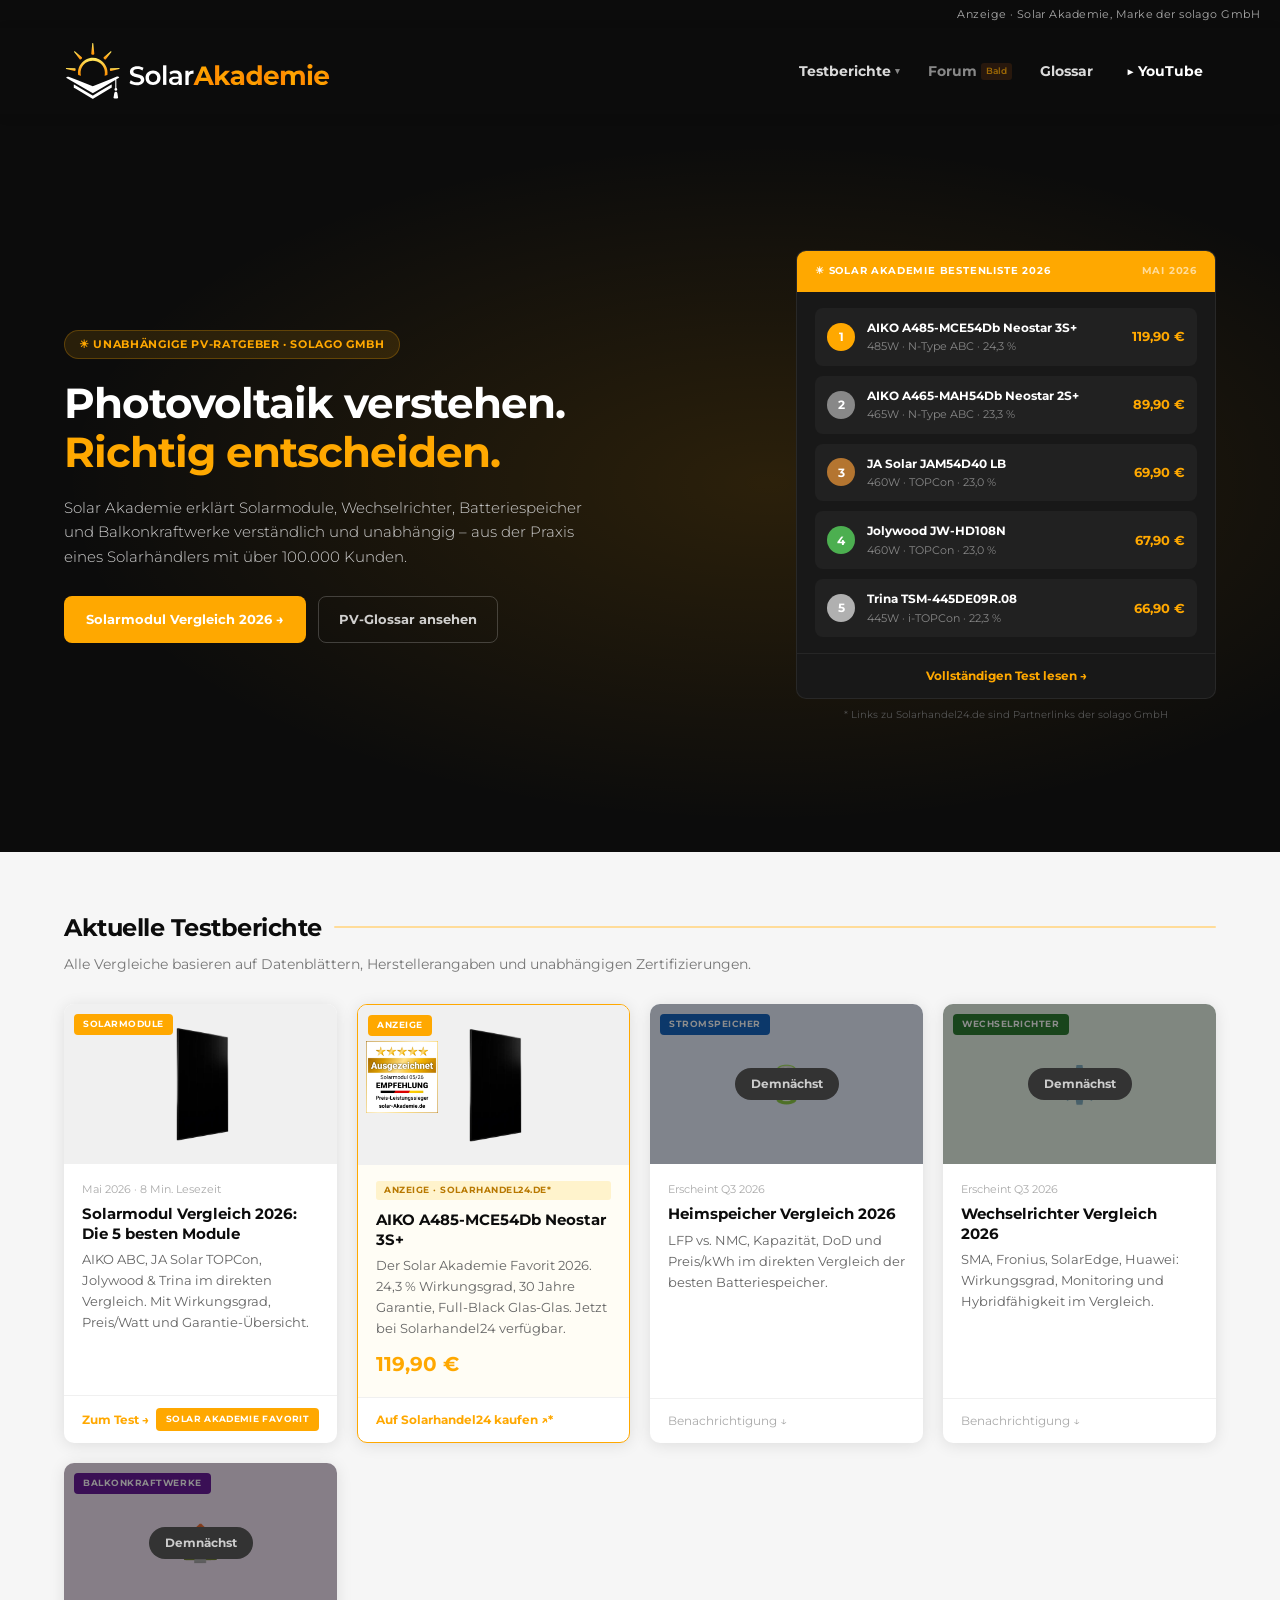
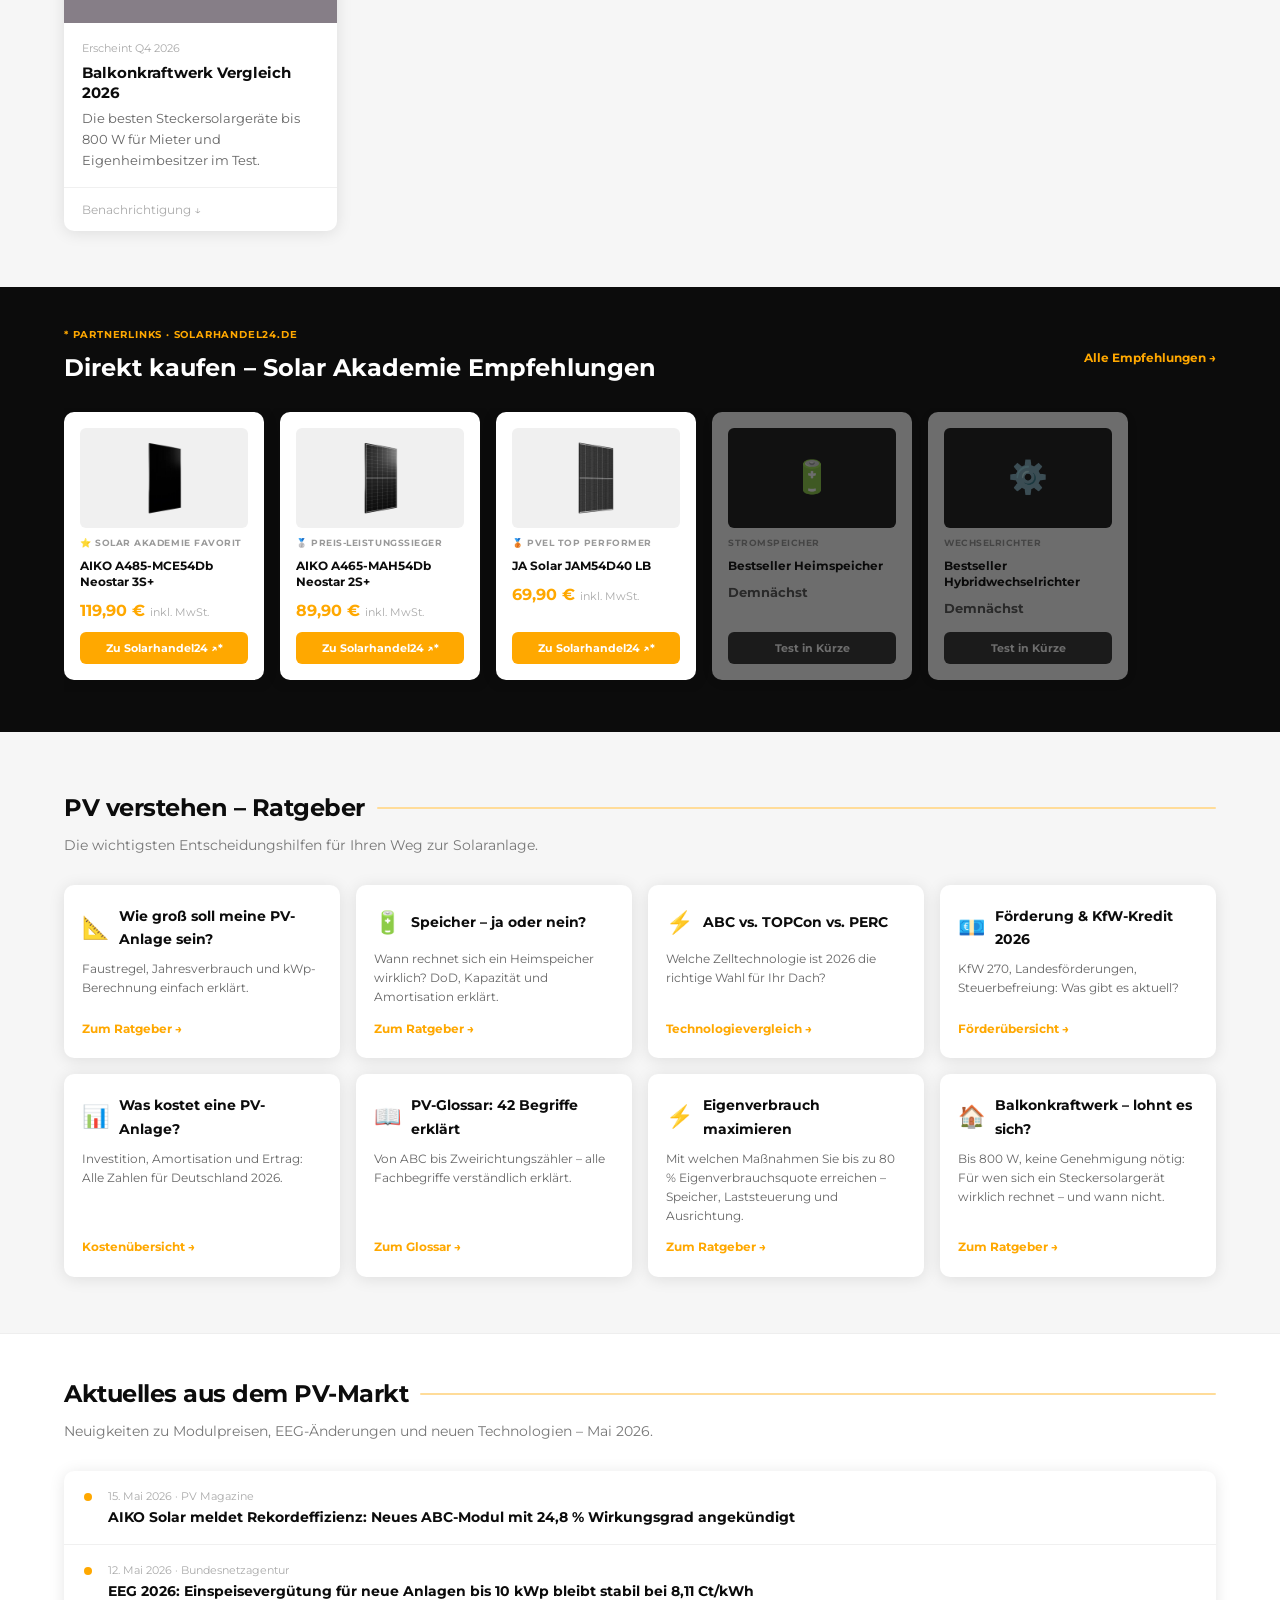
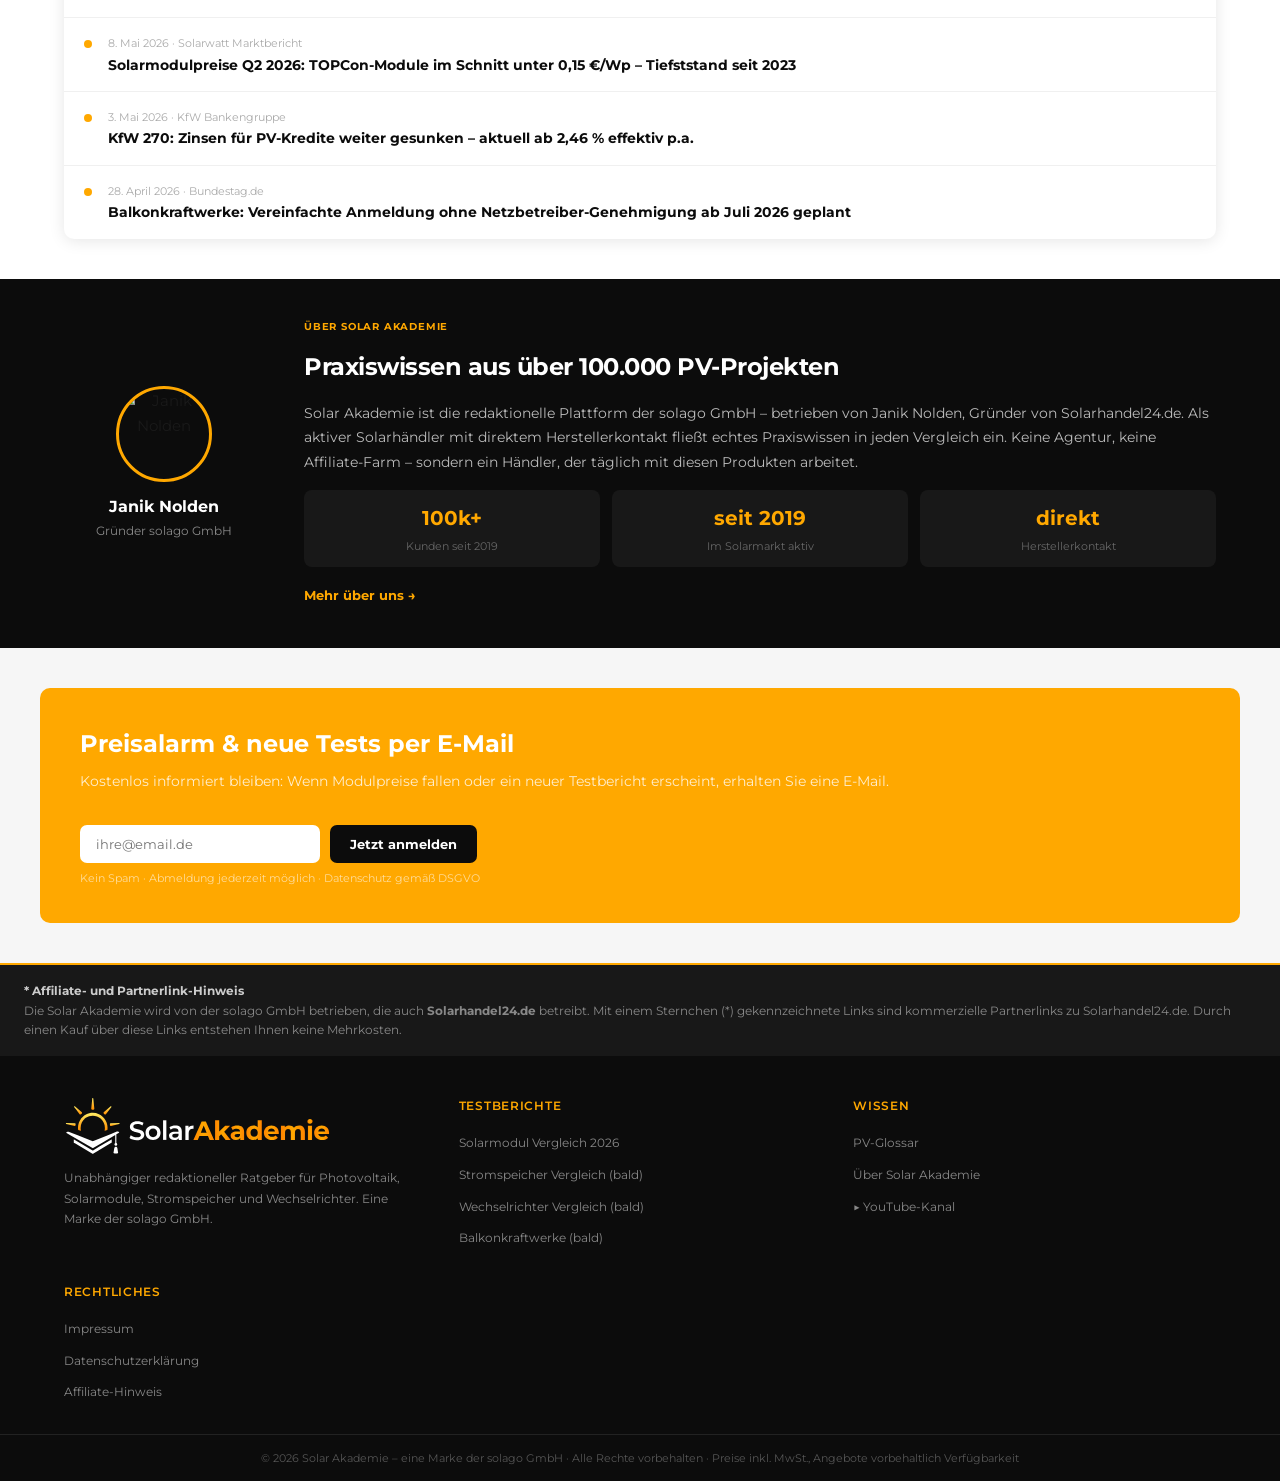
==== index.html @ c869a2ce "update: Badge index" ====
<!DOCTYPE html>
<html lang="de">
<head>
<meta charset="UTF-8">
<meta name="viewport" content="width=device-width, initial-scale=1.0">
<link rel="icon" type="image/svg+xml" href="assets/sh24_Solar-Akademie_Favicon.svg">
<title>Solar Akademie – Unabhängige PV-Ratgeber für Solarmodule, Speicher & Wechselrichter</title>
<meta name="description" content="Solar Akademie: Unabhängige Testberichte, Vergleiche und Ratgeber rund um Photovoltaik – Solarmodule, Batteriespeicher, Wechselrichter und Balkonkraftwerke. Eine Marke der solago GmbH.">
<meta name="robots" content="index, follow">
<link rel="canonical" href="https://solar-akademie.de/">
<meta property="og:title" content="Solar Akademie – Unabhängige PV-Ratgeber">
<meta property="og:description" content="Testberichte, Vergleiche und Ratgeber rund um Photovoltaik. Solarmodule, Speicher, Wechselrichter – verständlich erklärt.">
<meta property="og:type" content="website">
<meta property="og:url" content="https://solar-akademie.de/">
<meta property="og:locale" content="de_DE">
<meta property="og:site_name" content="Solar Akademie">
<meta name="twitter:card" content="summary_large_image">
<meta name="twitter:title" content="Solar Akademie – Unabhängige PV-Ratgeber">
<script type="application/ld+json">
{
  "@context": "https://schema.org",
  "@type": "WebSite",
  "name": "Solar Akademie",
  "url": "https://solar-akademie.de/",
  "description": "Unabhängige Testberichte und Ratgeber für Photovoltaik.",
  "publisher": {
    "@type": "Organization",
    "name": "Solar Akademie – eine Marke der solago GmbH",
    "url": "https://solar-akademie.de/"
  }
}
</script>
<link href="https://fonts.googleapis.com/css2?family=Montserrat:wght@300;400;700;900&display=swap" rel="stylesheet">
<link rel="stylesheet" href="assets/style.css">
</head>
<body>

<div class="ad-bar">Anzeige &middot; Solar Akademie, Marke der solago GmbH</div>

<header>
  <div class="progress-bar" id="progressBar"></div>
  <div class="header-inner">
    <a href="index.html" class="logo">
      <img src="assets/Logoentwurf_dunkel.svg" alt="Solar Akademie" class="logo-img">
    </a>
    <nav class="main-nav">
      <div class="main-nav-item has-dropdown">
        <a href="#" class="main-nav-link">Testberichte <span class="nav-arrow">▾</span></a>
        <div class="nav-dropdown">
          <div class="nav-dropdown-inner">
            <div class="nav-dropdown-group">Solarmodule</div>
            <a href="solarmodule-vergleich-2026.html" class="nav-dropdown-link">Solarmodul Vergleich 2026</a>
            <a href="#" class="nav-dropdown-link nav-dropdown-soon">Beste Full-Black Module <span class="nav-soon">Bald</span></a>
            <div class="mobile-menu-divider"></div>
            <div class="nav-dropdown-group">Speicher &amp; Wechselrichter</div>
            <a href="#" class="nav-dropdown-link nav-dropdown-soon">Stromspeicher Vergleich <span class="nav-soon">Bald</span></a>
            <a href="#" class="nav-dropdown-link nav-dropdown-soon">Wechselrichter <span class="nav-soon">Bald</span></a>
            <a href="#" class="nav-dropdown-link nav-dropdown-soon">Balkonkraftwerke <span class="nav-soon">Bald</span></a>
          </div>
        </div>
      </div>
      <a href="#" class="main-nav-link main-nav-soon">Forum <span class="nav-soon">Bald</span></a>
      <a href="glossar.html" class="main-nav-link">Glossar</a>
      <a href="https://www.youtube.com/@solar-akademie" target="_blank" rel="noopener" class="main-nav-cta">▶ YouTube</a>
    </nav>
    <button class="mobile-menu-btn" id="mobileMenuBtn" aria-label="Menü öffnen">☰</button>
  </div>
  <div class="mobile-menu" id="mobileMenu">
    <div class="mobile-menu-toggle" id="mobileTestToggle">Testberichte <span class="mob-arrow">▾</span></div>
    <div class="mobile-submenu" id="mobileTestSubmenu">
      <div class="mobile-menu-label">Solarmodule</div>
      <a href="solarmodule-vergleich-2026.html">Solarmodul Vergleich 2026</a>
      <a href="#">Beste Full-Black Module <span class="nav-soon">Bald</span></a>
      <div class="mobile-menu-label">Speicher &amp; Wechselrichter</div>
      <a href="#">Stromspeicher Vergleich <span class="nav-soon">Bald</span></a>
      <a href="#">Wechselrichter <span class="nav-soon">Bald</span></a>
      <a href="#">Balkonkraftwerke <span class="nav-soon">Bald</span></a>
    </div>
    <div class="mobile-menu-divider"></div>
    <a href="#">Forum</a>
    <a href="glossar.html">Glossar</a>
    <a href="https://www.youtube.com/@solar-akademie" target="_blank" rel="noopener">▶ YouTube</a>
  </div>
</header>

<!-- 1. HERO -->
<section class="lp-hero">
  <div class="lp-hero-inner">
    <div>
      <div class="lp-hero-eyebrow">☀ Unabhängige PV-Ratgeber · solago GmbH</div>
      <h1>Photovoltaik verstehen.<br><em>Richtig entscheiden.</em></h1>
      <p class="hero-lead">Solar Akademie erklärt Solarmodule, Wechselrichter, Batteriespeicher und Balkonkraftwerke verständlich und unabhängig – aus der Praxis eines Solarhändlers mit über 100.000 Kunden.</p>
      <div class="lp-hero-ctas">
        <a href="solarmodule-vergleich-2026.html" class="lp-hero-cta-primary">Solarmodul Vergleich 2026 →</a>
        <a href="glossar.html" class="lp-hero-cta-secondary">PV-Glossar ansehen</a>
      </div>
      <div class="lp-hero-stats" style="display: none;">
        <div><div class="lp-hero-stat-num">100k+</div><div class="lp-hero-stat-label">Kunden seit 2019</div></div>
        <div><div class="lp-hero-stat-num">5</div><div class="lp-hero-stat-label">Module im Test 2026</div></div>
        <div><div class="lp-hero-stat-num">42</div><div class="lp-hero-stat-label">Glossar-Einträge</div></div>
        <div><div class="lp-hero-stat-num">4</div><div class="lp-hero-stat-label">Kategorien geplant</div></div>
      </div>
    </div>
    <div>
      <div class="lp-hero-card">
        <div class="lp-hero-card-header">
          <span>☀ Solar Akademie Bestenliste 2026</span>
          <span style="opacity:0.6;font-size:10px;">Mai 2026</span>
        </div>
        <div class="lp-hero-card-body">
          <a href="https://solarhandel24.de/products/aiko-485w-full-black-aiko-a485-mce54db-neostar-3s" target="_blank" rel="noopener" class="lp-hero-card-item">
            <div class="lp-hero-card-rank rc-1">1</div>
            <div class="lp-hero-card-info"><div class="lp-hero-card-name">AIKO A485-MCE54Db Neostar 3S+</div><div class="lp-hero-card-sub">485W · N-Type ABC · 24,3 %</div></div>
            <div class="lp-hero-card-price">119,90 €</div>
          </a>
          <a href="https://solarhandel24.de/products/aiko-solar-465w-glas-glas-full-black-modul-aiko-a-mah54db-neostar-2s-staffelpreis" target="_blank" rel="noopener" class="lp-hero-card-item">
            <div class="lp-hero-card-rank rc-2">2</div>
            <div class="lp-hero-card-info"><div class="lp-hero-card-name">AIKO A465-MAH54Db Neostar 2S+</div><div class="lp-hero-card-sub">465W · N-Type ABC · 23,3 %</div></div>
            <div class="lp-hero-card-price">89,90 €</div>
          </a>
          <a href="https://solarhandel24.de/products/ja-solar-460w-bifazial-glas-glas-black-frame-jam54d40-staffelpreis" target="_blank" rel="noopener" class="lp-hero-card-item">
            <div class="lp-hero-card-rank rc-3">3</div>
            <div class="lp-hero-card-info"><div class="lp-hero-card-name">JA Solar JAM54D40 LB</div><div class="lp-hero-card-sub">460W · TOPCon · 23,0 %</div></div>
            <div class="lp-hero-card-price">69,90 €</div>
          </a>
          <a href="https://solarhandel24.de/products/jolywood-460w-bifazial-glas-glas-full-black-modul-jw-hd96n-r2" target="_blank" rel="noopener" class="lp-hero-card-item">
            <div class="lp-hero-card-rank rc-4">4</div>
            <div class="lp-hero-card-info"><div class="lp-hero-card-name">Jolywood JW-HD108N</div><div class="lp-hero-card-sub">460W · TOPCon · 23,0 %</div></div>
            <div class="lp-hero-card-price">67,90 €</div>
          </a>
          <a href="https://solarhandel24.de/products/trina-vertex-s-bifazial-glas-glas-full-black-445w" target="_blank" rel="noopener" class="lp-hero-card-item">
            <div class="lp-hero-card-rank rc-5">5</div>
            <div class="lp-hero-card-info"><div class="lp-hero-card-name">Trina TSM-445DE09R.08</div><div class="lp-hero-card-sub">445W · i-TOPCon · 22,3 %</div></div>
            <div class="lp-hero-card-price">66,90 €</div>
          </a>
        </div>
        <div class="lp-hero-card-footer">
          <a href="solarmodule-vergleich-2026.html" class="lp-hero-card-link">Vollständigen Test lesen →</a>
        </div>
      </div>
      <p style="font-size:10px;color:#555;text-align:center;margin-top:8px;">* Links zu Solarhandel24.de sind Partnerlinks der solago GmbH</p>
    </div>
  </div>
</section>

<!-- 2. AKTUELLE TESTBERICHTE -->
<div style="background:var(--bg);">
  <div class="lp-section">
    <div class="lp-section-title">Aktuelle Testberichte</div>
    <p class="lp-section-sub">Alle Vergleiche basieren auf Datenblättern, Herstellerangaben und unabhängigen Zertifizierungen.</p>
    <div class="lp-cards">

      <a href="solarmodule-vergleich-2026.html" class="lp-card">
        <div class="lp-card-img">
          <img src="assets/img/AIKO A485-MCE54Db.webp" alt="Solarmodul Vergleich 2026" onerror="this.parentNode.style.background='#f0f0f0'">
          <span class="lp-card-cat lp-card-cat-module">Solarmodule</span>
        </div>
        <div class="lp-card-body">
          <div class="lp-card-date">Mai 2026 · 8 Min. Lesezeit</div>
          <div class="lp-card-title">Solarmodul Vergleich 2026: Die 5 besten Module</div>
          <div class="lp-card-desc">AIKO ABC, JA Solar TOPCon, Jolywood &amp; Trina im direkten Vergleich. Mit Wirkungsgrad, Preis/Watt und Garantie-Übersicht.</div>
        </div>
        <div class="lp-card-footer">
          <span class="lp-card-read">Zum Test →</span>
          <span class="badge badge-orange" style="font-size:9px;">Solar Akademie Favorit</span>
        </div>
      </a>

      <!-- Gesponserter Inhalt -->
      <a href="https://solarhandel24.de/products/aiko-485w-full-black-aiko-a485-mce54db-neostar-3s" target="_blank" rel="noopener" class="lp-card lp-card-sponsored">
        <div class="lp-card-img">
          <img src="assets/img/AIKO A485-MCE54Db.webp" alt="AIKO 485W" onerror="this.parentNode.style.background='#f5f0e0'">
          <span class="lp-card-cat lp-card-cat-module">ANZEIGE</span>
          <img src="assets/img/sh24_Solar-Akademie_Badge-Ausgezeichnet_V2.webp" alt="Solar Akademie – Ausgezeichnet" class="lp-card-rating-badge">
        </div>
        <div class="lp-card-body">
          <div class="lp-sponsored-label">Anzeige · Solarhandel24.de*</div>
          <div class="lp-card-title">AIKO A485-MCE54Db Neostar 3S+</div>
          <div class="lp-card-desc">Der Solar Akademie Favorit 2026. 24,3 % Wirkungsgrad, 30 Jahre Garantie, Full-Black Glas-Glas. Jetzt bei Solarhandel24 verfügbar.</div>
          <div style="font-size:20px;font-weight:700;color:var(--orange);margin-top:4px;">119,90 €</div>
        </div>
        <div class="lp-card-footer">
          <span class="lp-card-read">Auf Solarhandel24 kaufen ↗*</span>
        </div>
      </a>

      <div class="lp-card" style="cursor:default;">
        <div class="lp-card-img" style="background:#e8f0fe;">
          <span class="lp-card-cat lp-card-cat-speicher">Stromspeicher</span>
          <div class="lp-card-soon-overlay"><span class="lp-card-soon-badge">Demnächst</span></div>
          <span style="font-size:36px;">🔋</span>
        </div>
        <div class="lp-card-body">
          <div class="lp-card-date">Erscheint Q3 2026</div>
          <div class="lp-card-title">Heimspeicher Vergleich 2026</div>
          <div class="lp-card-desc">LFP vs. NMC, Kapazität, DoD und Preis/kWh im direkten Vergleich der besten Batteriespeicher.</div>
        </div>
        <div class="lp-card-footer"><span style="font-size:12px;color:#aaa;">Benachrichtigung ↓</span></div>
      </div>

      <div class="lp-card" style="cursor:default;">
        <div class="lp-card-img" style="background:#e8f5e9;">
          <span class="lp-card-cat lp-card-cat-wr">Wechselrichter</span>
          <div class="lp-card-soon-overlay"><span class="lp-card-soon-badge">Demnächst</span></div>
          <span style="font-size:36px;">⚙️</span>
        </div>
        <div class="lp-card-body">
          <div class="lp-card-date">Erscheint Q3 2026</div>
          <div class="lp-card-title">Wechselrichter Vergleich 2026</div>
          <div class="lp-card-desc">SMA, Fronius, SolarEdge, Huawei: Wirkungsgrad, Monitoring und Hybridfähigkeit im Vergleich.</div>
        </div>
        <div class="lp-card-footer"><span style="font-size:12px;color:#aaa;">Benachrichtigung ↓</span></div>
      </div>

      <div class="lp-card" style="cursor:default;">
        <div class="lp-card-img" style="background:#f3e5f5;">
          <span class="lp-card-cat lp-card-cat-balkon">Balkonkraftwerke</span>
          <div class="lp-card-soon-overlay"><span class="lp-card-soon-badge">Demnächst</span></div>
          <span style="font-size:36px;">🏠</span>
        </div>
        <div class="lp-card-body">
          <div class="lp-card-date">Erscheint Q4 2026</div>
          <div class="lp-card-title">Balkonkraftwerk Vergleich 2026</div>
          <div class="lp-card-desc">Die besten Steckersolargeräte bis 800 W für Mieter und Eigenheimbesitzer im Test.</div>
        </div>
        <div class="lp-card-footer"><span style="font-size:12px;color:#aaa;">Benachrichtigung ↓</span></div>
      </div>

    </div>
  </div>
</div>

<!-- 3. PRODUKT-LEISTE -->
<div style="background:var(--black);padding:40px 0;">
  <div style="max-width:1200px;margin:0 auto;padding:0 24px;">
    <div style="display:flex;align-items:center;justify-content:space-between;margin-bottom:20px;flex-wrap:wrap;gap:8px;">
      <div>
        <div style="font-size:10px;font-weight:700;letter-spacing:0.08em;text-transform:uppercase;color:var(--orange);margin-bottom:4px;">* Partnerlinks · Solarhandel24.de</div>
        <div style="font-size:24px;font-weight:700;color:var(--white);">Direkt kaufen – Solar Akademie Empfehlungen</div>
      </div>
      <a href="solarmodule-vergleich-2026.html" style="font-size:12px;font-weight:700;color:var(--orange);text-decoration:none;">Alle Empfehlungen →</a>
    </div>
    <div class="lp-strip-wrap">
      <div class="lp-strip">
        <a href="https://solarhandel24.de/products/aiko-485w-full-black-aiko-a485-mce54db-neostar-3s" target="_blank" rel="noopener" class="lp-strip-card">
          <div class="lp-strip-img"><img src="assets/img/AIKO A485-MCE54Db.webp" alt="AIKO 485W" onerror="this.parentNode.style.background='#2a2a2a'"></div>
          <div class="lp-strip-rank">⭐ Solar Akademie Favorit</div>
          <div class="lp-strip-name">AIKO A485-MCE54Db Neostar 3S+</div>
          <div class="lp-strip-price">119,90 € <span>inkl. MwSt.</span></div>
          <span class="lp-strip-btn">Zu Solarhandel24 ↗*</span>
        </a>
        <a href="https://solarhandel24.de/products/aiko-solar-465w-glas-glas-full-black-modul-aiko-a-mah54db-neostar-2s-staffelpreis" target="_blank" rel="noopener" class="lp-strip-card">
          <div class="lp-strip-img"><img src="assets/img/AIKO A465-MAH54Db.webp" alt="AIKO 465W" onerror="this.parentNode.style.background='#2a2a2a'"></div>
          <div class="lp-strip-rank">🥈 Preis-Leistungssieger</div>
          <div class="lp-strip-name">AIKO A465-MAH54Db Neostar 2S+</div>
          <div class="lp-strip-price">89,90 € <span>inkl. MwSt.</span></div>
          <span class="lp-strip-btn">Zu Solarhandel24 ↗*</span>
        </a>
        <a href="https://solarhandel24.de/products/ja-solar-460w-bifazial-glas-glas-black-frame-jam54d40-staffelpreis" target="_blank" rel="noopener" class="lp-strip-card">
          <div class="lp-strip-img"><img src="assets/img/JA Solar JAM54D40 LB.webp" alt="JA Solar 460W" onerror="this.parentNode.style.background='#2a2a2a'"></div>
          <div class="lp-strip-rank">🥉 PVEL Top Performer</div>
          <div class="lp-strip-name">JA Solar JAM54D40 LB</div>
          <div class="lp-strip-price">69,90 € <span>inkl. MwSt.</span></div>
          <span class="lp-strip-btn">Zu Solarhandel24 ↗*</span>
        </a>
        <div class="lp-strip-card" style="opacity:0.4;cursor:default;">
          <div class="lp-strip-img" style="background:#1a1a1a;"><span style="font-size:32px;">🔋</span></div>
          <div class="lp-strip-rank">Stromspeicher</div>
          <div class="lp-strip-name">Bestseller Heimspeicher</div>
          <div class="lp-strip-price" style="font-size:13px;color:#555;">Demnächst</div>
          <span class="lp-strip-btn" style="background:#333;cursor:default;">Test in Kürze</span>
        </div>
        <div class="lp-strip-card" style="opacity:0.4;cursor:default;">
          <div class="lp-strip-img" style="background:#1a1a1a;"><span style="font-size:32px;">⚙️</span></div>
          <div class="lp-strip-rank">Wechselrichter</div>
          <div class="lp-strip-name">Bestseller Hybridwechselrichter</div>
          <div class="lp-strip-price" style="font-size:13px;color:#555;">Demnächst</div>
          <span class="lp-strip-btn" style="background:#333;cursor:default;">Test in Kürze</span>
        </div>
      </div>
    </div>
  </div>
</div>

<!-- 4. RATGEBER -->
<div style="background:var(--bg);">
  <div class="lp-section">
    <div class="lp-section-title">PV verstehen – Ratgeber</div>
    <p class="lp-section-sub">Die wichtigsten Entscheidungshilfen für Ihren Weg zur Solaranlage.</p>
    <div class="lp-ratgeber">
      <a href="glossar.html#kwp" class="lp-ratgeber-card">
        <div class="lp-ratgeber-header"><div class="lp-ratgeber-icon">📐</div>
        <div class="lp-ratgeber-title">Wie groß soll meine PV-Anlage sein?</div></div>
        <div class="lp-ratgeber-desc">Faustregel, Jahresverbrauch und kWp-Berechnung einfach erklärt.</div>
        <div class="lp-ratgeber-link">Zum Ratgeber →</div>
      </a>
      <a href="glossar.html#batteriespeicher" class="lp-ratgeber-card">
        <div class="lp-ratgeber-header"><div class="lp-ratgeber-icon">🔋</div>
        <div class="lp-ratgeber-title">Speicher – ja oder nein?</div></div>
        <div class="lp-ratgeber-desc">Wann rechnet sich ein Heimspeicher wirklich? DoD, Kapazität und Amortisation erklärt.</div>
        <div class="lp-ratgeber-link">Zum Ratgeber →</div>
      </a>
      <a href="solarmodule-vergleich-2026.html#abc-tech" class="lp-ratgeber-card">
        <div class="lp-ratgeber-header"><div class="lp-ratgeber-icon">⚡</div>
        <div class="lp-ratgeber-title">ABC vs. TOPCon vs. PERC</div></div>
        <div class="lp-ratgeber-desc">Welche Zelltechnologie ist 2026 die richtige Wahl für Ihr Dach?</div>
        <div class="lp-ratgeber-link">Technologievergleich →</div>
      </a>
      <a href="glossar.html#foerderung" class="lp-ratgeber-card">
        <div class="lp-ratgeber-header"><div class="lp-ratgeber-icon">💶</div>
        <div class="lp-ratgeber-title">Förderung & KfW-Kredit 2026</div></div>
        <div class="lp-ratgeber-desc">KfW 270, Landesförderungen, Steuerbefreiung: Was gibt es aktuell?</div>
        <div class="lp-ratgeber-link">Förderübersicht →</div>
      </a>
      <a href="glossar.html#kosten" class="lp-ratgeber-card">
        <div class="lp-ratgeber-header"><div class="lp-ratgeber-icon">📊</div>
        <div class="lp-ratgeber-title">Was kostet eine PV-Anlage?</div></div>
        <div class="lp-ratgeber-desc">Investition, Amortisation und Ertrag: Alle Zahlen für Deutschland 2026.</div>
        <div class="lp-ratgeber-link">Kostenübersicht →</div>
      </a>
      <a href="glossar.html" class="lp-ratgeber-card">
        <div class="lp-ratgeber-header"><div class="lp-ratgeber-icon">📖</div>
        <div class="lp-ratgeber-title">PV-Glossar: 42 Begriffe erklärt</div></div>
        <div class="lp-ratgeber-desc">Von ABC bis Zweirichtungszähler – alle Fachbegriffe verständlich erklärt.</div>
        <div class="lp-ratgeber-link">Zum Glossar →</div>
      </a>

      <a href="glossar.html#eigenverbrauch" class="lp-ratgeber-card">
        <div class="lp-ratgeber-header"><div class="lp-ratgeber-icon">⚡</div>
        <div class="lp-ratgeber-title">Eigenverbrauch maximieren</div></div>
        <div class="lp-ratgeber-desc">Mit welchen Maßnahmen Sie bis zu 80 % Eigenverbrauchsquote erreichen – Speicher, Laststeuerung und Ausrichtung.</div>
        <div class="lp-ratgeber-link">Zum Ratgeber →</div>
      </a>

      <a href="glossar.html#balkonkraftwerk" class="lp-ratgeber-card">
        <div class="lp-ratgeber-header"><div class="lp-ratgeber-icon">🏠</div>
        <div class="lp-ratgeber-title">Balkonkraftwerk – lohnt es sich?</div></div>
        <div class="lp-ratgeber-desc">Bis 800 W, keine Genehmigung nötig: Für wen sich ein Steckersolargerät wirklich rechnet – und wann nicht.</div>
        <div class="lp-ratgeber-link">Zum Ratgeber →</div>
      </a>
    </div>
  </div>
</div>

<!-- 5. NEWS-TICKER -->
<div class="lp-divider"></div>
<div style="background:var(--white);">
  <div class="lp-section lp-section-sm">
    <div class="lp-section-title">Aktuelles aus dem PV-Markt</div>
    <p class="lp-section-sub">Neuigkeiten zu Modulpreisen, EEG-Änderungen und neuen Technologien – Mai 2026.</p>
    <div class="lp-news">
      <a href="#" class="lp-news-item">
        <div class="lp-news-dot"></div>
        <div>
          <div class="lp-news-meta">15. Mai 2026 · PV Magazine</div>
          <div class="lp-news-title">AIKO Solar meldet Rekordeffizienz: Neues ABC-Modul mit 24,8 % Wirkungsgrad angekündigt</div>
        </div>
      </a>
      <a href="#" class="lp-news-item">
        <div class="lp-news-dot"></div>
        <div>
          <div class="lp-news-meta">12. Mai 2026 · Bundesnetzagentur</div>
          <div class="lp-news-title">EEG 2026: Einspeisevergütung für neue Anlagen bis 10 kWp bleibt stabil bei 8,11 Ct/kWh</div>
        </div>
      </a>
      <a href="#" class="lp-news-item">
        <div class="lp-news-dot"></div>
        <div>
          <div class="lp-news-meta">8. Mai 2026 · Solarwatt Marktbericht</div>
          <div class="lp-news-title">Solarmodulpreise Q2 2026: TOPCon-Module im Schnitt unter 0,15 €/Wp – Tiefststand seit 2023</div>
        </div>
      </a>
      <a href="#" class="lp-news-item">
        <div class="lp-news-dot"></div>
        <div>
          <div class="lp-news-meta">3. Mai 2026 · KfW Bankengruppe</div>
          <div class="lp-news-title">KfW 270: Zinsen für PV-Kredite weiter gesunken – aktuell ab 2,46 % effektiv p.a.</div>
        </div>
      </a>
      <a href="#" class="lp-news-item">
        <div class="lp-news-dot"></div>
        <div>
          <div class="lp-news-meta">28. April 2026 · Bundestag.de</div>
          <div class="lp-news-title">Balkonkraftwerke: Vereinfachte Anmeldung ohne Netzbetreiber-Genehmigung ab Juli 2026 geplant</div>
        </div>
      </a>
    </div>
  </div>
</div>

<!-- 6. ÜBER SOLAR AKADEMIE -->
<div class="lp-dark-bg">
  <div class="lp-section lp-section-sm">
    <div class="lp-trust">
      <div class="lp-trust-author">
        <div class="lp-trust-photo">
          <img src="https://cdn.shopify.com/s/files/1/0764/3365/4072/files/janik-nolden-reissholz.webp?v=1774336338" alt="Janik Nolden">
        </div>
        <div>
          <div class="lp-trust-name">Janik Nolden</div>
          <div class="lp-trust-role">Gründer solago GmbH</div>
        </div>
      </div>
      <div>
        <div style="font-size:10px;font-weight:700;letter-spacing:0.08em;text-transform:uppercase;color:var(--orange);margin-bottom:12px;">Über Solar Akademie</div>
        <h2 style="font-size:24px;font-weight:700;color:var(--white);letter-spacing:-0.5px;margin-bottom:14px;">Praxiswissen aus über 100.000 PV-Projekten</h2>
        <p class="lp-trust-bio">Solar Akademie ist die redaktionelle Plattform der solago GmbH – betrieben von Janik Nolden, Gründer von Solarhandel24.de. Als aktiver Solarhändler mit direktem Herstellerkontakt fließt echtes Praxiswissen in jeden Vergleich ein. Keine Agentur, keine Affiliate-Farm – sondern ein Händler, der täglich mit diesen Produkten arbeitet.</p>
        <div class="lp-trust-stats">
          <div class="lp-trust-stat"><div class="lp-trust-stat-num">100k+</div><div class="lp-trust-stat-label">Kunden seit 2019</div></div>
          <div class="lp-trust-stat"><div class="lp-trust-stat-num">seit 2019</div><div class="lp-trust-stat-label">Im Solarmarkt aktiv</div></div>
          <div class="lp-trust-stat"><div class="lp-trust-stat-num">direkt</div><div class="lp-trust-stat-label">Herstellerkontakt</div></div>
        </div>
        <a href="ueber-solar-akademie.html" style="display:inline-block;margin-top:18px;font-size:13px;font-weight:700;color:var(--orange);text-decoration:none;">Mehr über uns →</a>
      </div>
    </div>
  </div>
</div>

<!-- 7. NEWSLETTER -->
<div style="background:var(--bg);padding:40px 24px;">
  <div style="max-width:1200px;margin:0 auto;">
    <div class="lp-nl">
      <div class="lp-nl-text">
        <h3>Preisalarm &amp; neue Tests per E-Mail</h3>
        <p>Kostenlos informiert bleiben: Wenn Modulpreise fallen oder ein neuer Testbericht erscheint, erhalten Sie eine E-Mail.</p>
      </div>
      <div>
        <div class="lp-nl-form">
          <input type="email" class="lp-nl-input" placeholder="ihre@email.de">
          <button class="lp-nl-btn" type="button">Jetzt anmelden</button>
        </div>
        <div class="lp-nl-hint">Kein Spam · Abmeldung jederzeit möglich · Datenschutz gemäß DSGVO</div>
      </div>
    </div>
  </div>
</div>

<footer>
  <div class="affiliate-box">
    <strong style="color:#ccc;">* Affiliate- und Partnerlink-Hinweis</strong><br>
    Die Solar Akademie wird von der solago GmbH betrieben, die auch <strong>Solarhandel24.de</strong> betreibt. Mit einem Sternchen (*) gekennzeichnete Links sind kommerzielle Partnerlinks zu Solarhandel24.de. Durch einen Kauf über diese Links entstehen Ihnen keine Mehrkosten.
  </div>
  <div class="footer-grid">
    <div class="footer-col">
      <div style="display:flex;align-items:center;gap:10px;margin-bottom:12px;">
<img src="assets/Logoentwurf_dunkel.svg" alt="Solar Akademie" class="logo-img">
      </div>
      <p>Unabhängiger redaktioneller Ratgeber für Photovoltaik, Solarmodule, Stromspeicher und Wechselrichter. Eine Marke der solago GmbH.</p>
    </div>
    <div class="footer-col">
      <h5>Testberichte</h5>
      <ul>
        <li><a href="solarmodule-vergleich-2026.html">Solarmodul Vergleich 2026</a></li>
        <li><a href="#">Stromspeicher Vergleich (bald)</a></li>
        <li><a href="#">Wechselrichter Vergleich (bald)</a></li>
        <li><a href="#">Balkonkraftwerke (bald)</a></li>
      </ul>
    </div>
    <div class="footer-col">
      <h5>Wissen</h5>
      <ul>
        <li><a href="glossar.html">PV-Glossar</a></li>
        <li><a href="ueber-solar-akademie.html">Über Solar Akademie</a></li>
        <li><a href="https://www.youtube.com/@solar-akademie" target="_blank" rel="noopener">▶ YouTube-Kanal</a></li>
      </ul>
    </div>
    <div class="footer-col">
      <h5>Rechtliches</h5>
      <ul>
        <li><a href="impressum.html">Impressum</a></li>
        <li><a href="datenschutz.html">Datenschutzerklärung</a></li>
        <li><a href="affiliate-hinweis.html">Affiliate-Hinweis</a></li>
      </ul>
    </div>
  </div>
  <div class="footer-bottom">
    © 2026 Solar Akademie – eine Marke der solago GmbH · Alle Rechte vorbehalten · Preise inkl. MwSt., Angebote vorbehaltlich Verfügbarkeit
  </div>
</footer>

<script>
(function() {
  var bar = document.getElementById('progressBar');
  var header = document.querySelector('header');
  function setBarTop() { bar.style.top = header.offsetHeight + 'px'; }
  setBarTop();
  window.addEventListener('resize', setBarTop);
  window.addEventListener('scroll', function() {
    var s = window.scrollY;
    var h = document.documentElement.scrollHeight - document.documentElement.clientHeight;
    bar.style.width = (h > 0 ? (s / h) * 100 : 0) + '%';
  }, { passive: true });
})();
document.getElementById('mobileMenuBtn').addEventListener('click', function() {
  document.getElementById('mobileMenu').classList.toggle('open');
});
document.getElementById('mobileTestToggle').addEventListener('click', function() {
  this.classList.toggle('open');
  document.getElementById('mobileTestSubmenu').classList.toggle('open');
});
</script>

</body>
</html>
---- assets/style.css ----
/* ============================================================
   SOLAR AKADEMIE – Globales Stylesheet · solago GmbH
   ============================================================ */

/* --- TOKENS --- */
:root {
  --orange:       #ffa800;
  --orange-light: #ffdc99;
  --bg:           #f6f6f6;
  --text:         #1a1a1a;
  --black:        #0c0c0c;
  --white:        #ffffff;
  --shadow:       0 2px 16px rgba(0,0,0,0.10);
  --radius:       10px;
}

/* --- RESET --- */
*, *::before, *::after { box-sizing: border-box; margin: 0; padding: 0; }
html { overflow-x: hidden; scroll-behavior: smooth; }
body { width: 100%; max-width: 100%; overflow-x: clip; }
body { font-family: 'Montserrat', sans-serif; background: var(--bg); color: var(--text); font-size: 15px; line-height: 1.65; }

/* ============================================================
   AD BAR
   ============================================================ */
.ad-bar { background: var(--black); color: #aaa; font-size: 11px; letter-spacing: 0.04em; text-align: right; padding: 5px 20px; }

/* ============================================================
   HEADER + NAVIGATION
   ============================================================ */
header { position: sticky; top: 0; z-index: 100; background: var(--black); box-shadow: 0 2px 12px rgba(0,0,0,0.07); }
.progress-bar { position: fixed; top: 66px; left: 0; height: 2px; width: 0%; background: var(--orange); transition: width 0.08s linear; pointer-events: none; z-index: 101; }
.header-inner { max-width: 1200px; margin: 0 auto; display: flex; align-items: center; justify-content: space-between; padding: 13px 24px; gap: 16px; }
.logo { display: flex; align-items: center; gap: 11px; text-decoration: none; }
.logo-img { height: 60px; width: auto; display: block; }
.logo-sq { background: var(--orange); color: var(--white); font-weight: 700; font-size: 16px; width: 40px; height: 40px; border-radius: 8px; display: flex; align-items: center; justify-content: center; letter-spacing: -1px; flex-shrink: 0; }
.logo-text { font-weight: 700; font-size: 18px; color: var(--black); letter-spacing: -0.5px; }
.logo-text span { color: var(--orange); }
.main-nav { display: flex; align-items: center; gap: 4px; }
.main-nav-item { position: relative; }
.main-nav-link { font-size: 14px; font-weight: 700; color: rgba(255,255,255,0.85); text-decoration: none; padding: 7px 12px; border-radius: 6px; transition: background 0.15s, color 0.15s; white-space: nowrap; display: flex; align-items: center; gap: 4px; }
.main-nav-link:hover { background: rgba(255,255,255,0.08); color: var(--white); }
.nav-arrow { font-size: 9px; opacity: 0.6; }
.main-nav-soon { opacity: 0.6; }
.nav-soon { font-size: 9px; font-weight: 600; background: rgba(249,115,22,0.2); color: var(--orange); padding: 1px 5px; border-radius: 3px; }
.main-nav-cta { font-size: 14px; font-weight: 700; color: var(--white); text-decoration: none; padding: 7px 13px; border-radius: 6px; white-space: nowrap; transition: opacity 0.15s; margin-left: 4px; display: inline-flex; align-items: center; gap: 6px; }
.main-nav-cta:hover { opacity: 0.88; background: rgba(255,255,255,0.08); }
.nav-dropdown { display: none; position: absolute; top: 100%; left: 0; padding-top: 8px; width: 440px; z-index: 200; }
.nav-dropdown-inner { background: #1a1a1a; border: 1px solid rgba(255,255,255,0.08); border-radius: 10px; padding: 8px; box-shadow: 0 8px 24px rgba(0,0,0,0.3); }
.main-nav-item:hover .nav-dropdown { display: block; }
.nav-dropdown-group { font-size: 10px; font-weight: 700; color: var(--orange); letter-spacing: 0.06em; text-transform: uppercase; padding: 6px 10px 3px; }
.nav-dropdown-link { display: flex; align-items: center; justify-content: space-between; font-size: 12px; color: #ccc; text-decoration: none; padding: 7px 10px; border-radius: 6px; transition: background 0.1s, color 0.1s; }
.nav-dropdown-link:hover { background: rgba(255,255,255,0.06); color: var(--white); }
.nav-dropdown-soon { opacity: 0.55; }
.mobile-menu-btn { display: none; background: none; border: none; color: var(--white); font-size: 20px; cursor: pointer; padding: 4px 8px; }
.mobile-menu { display: none; flex-direction: column; background: #1a1a1a; border-top: 1px solid rgba(255,255,255,0.06); padding: 8px 0; }
.mobile-menu.open { display: flex; }
.mobile-menu a { font-size: 13px; color: #ccc; text-decoration: none; padding: 10px 20px; }
.mobile-menu a:hover { background: rgba(255,255,255,0.05); color: var(--white); }
.mobile-menu-divider { height: 1px; background: rgba(255,255,255,0.06); margin: 6px 0; }
.mobile-menu-label { font-size: 10px; font-weight: 700; color: #555; letter-spacing: 0.06em; text-transform: uppercase; padding: 4px 20px; }
.mobile-menu-toggle { display: flex; justify-content: space-between; align-items: center; font-size: 13px; color: #ccc; text-decoration: none; padding: 10px 20px; cursor: pointer; user-select: none; }
.mobile-menu-toggle:hover { background: rgba(255,255,255,0.05); color: var(--white); }
.mobile-menu-toggle .mob-arrow { transition: transform 0.22s; display: inline-block; font-style: normal; }
.mobile-menu-toggle.open .mob-arrow { transform: rotate(180deg); }
.mobile-submenu { display: none; flex-direction: column; background: rgba(0,0,0,0.25); border-left: 2px solid rgba(255,165,0,0.3); margin: 0 20px 4px 20px; border-radius: 0 4px 4px 0; }
.mobile-submenu.open { display: flex; }
.mobile-submenu .mobile-menu-label { padding: 8px 14px 4px; }
.mobile-submenu a { font-size: 12px; color: #aaa; padding: 8px 14px; }
.mobile-submenu a:hover { background: rgba(255,255,255,0.05); color: var(--white); }
.mobile-submenu .nav-soon { font-size: 9px; background: rgba(255,165,0,0.15); color: var(--orange); border-radius: 3px; padding: 1px 5px; margin-left: 5px; font-weight: 700; letter-spacing: 0.04em; }
.article-nav { display: flex; flex-direction: column; }
.article-nav-link { display: flex; align-items: center; gap: 10px; font-size: 12px; color: #555; text-decoration: none; padding: 8px 16px; border-left: 2px solid transparent; transition: color 0.15s, background 0.15s, border-color 0.15s; }
.article-nav-link:hover { color: var(--black); background: #fafafa; }
.article-nav-link.active { color: var(--orange); border-left-color: var(--orange); background: #fff8ea; font-weight: 700; }
.article-nav-step { font-size: 10px; color: #bbb; min-width: 14px; text-align: right; flex-shrink: 0; }
.article-nav-link.active .article-nav-step { color: var(--orange); }

/* ============================================================
   FOOTER
   ============================================================ */
footer { background: var(--black); color: #ccc; }
.affiliate-box { background: #181818; border-top: 2px solid var(--orange); padding: 16px 24px; font-size: 12px; color: #888; }
.footer-grid { max-width: 1200px; margin: 0 auto; display: grid; grid-template-columns: 1fr 1fr 1fr; gap: 32px; padding: 40px 24px 30px; }
.footer-col h5 { font-size: 12px; font-weight: 600; letter-spacing: 0.06em; text-transform: uppercase; color: var(--orange); margin-bottom: 14px; }
.footer-col p { font-size: 12px; color: #888; line-height: 1.7; }
.footer-col ul { list-style: none; display: flex; flex-direction: column; gap: 7px; }
.footer-col ul li a { font-size: 12px; color: #888; text-decoration: none; transition: color 0.12s; }
.footer-col ul li a:hover { color: var(--orange); }
.footer-bottom { text-align: center; padding: 14px 24px; border-top: 1px solid #222; font-size: 11px; color: #555; }

/* ============================================================
   BUTTONS
   ============================================================ */
.btn-orange { display: block; width: 100%; background: var(--orange); color: var(--white); font-family: 'Inter', sans-serif; font-size: 13px; font-weight: 700; border: none; border-radius: 7px; padding: 13px; text-align: center; text-decoration: none; cursor: pointer; transition: background 0.15s, transform 0.1s; }
.btn-orange:hover { background: #e09200; transform: translateY(-1px); }
.btn-secondary { display: inline-block; background: transparent; border: 1.5px solid var(--orange); color: var(--orange); font-family: 'Inter', sans-serif; font-size: 12px; font-weight: 700; border-radius: 7px; padding: 10px 20px; text-decoration: none; cursor: pointer; transition: background 0.15s, color 0.15s; white-space: nowrap; }
.btn-secondary:hover { background: var(--orange); color: var(--white); }
.btn-white { display: inline-block; background: var(--white); color: var(--orange); font-family: 'Inter', sans-serif; font-size: 13px; font-weight: 700; padding: 12px 28px; border-radius: 8px; text-decoration: none; transition: opacity 0.15s; }
.btn-white:hover { opacity: 0.9; }
.btn-datasheet { display: inline-block; padding: 9px 14px; border-radius: var(--radius); border: 1px solid #ddd; background: var(--white); color: #555; font-size: 12px; font-weight: 600; text-decoration: none; transition: border-color 0.15s, color 0.15s; white-space: nowrap; }
.btn-datasheet:hover { border-color: var(--orange); color: var(--orange); }

/* ============================================================
   BADGES & RANK CIRCLES
   ============================================================ */
.rank-circle { display: inline-flex; align-items: center; justify-content: center; border-radius: 50%; font-weight: 700; color: var(--white); width: 20px; }
.rc-1 { background: var(--orange); } .rc-2 { background: #888; } .rc-3 { background: #b47530; } .rc-4 { background: #4caf50; } .rc-5 { background: #b0b0b0; }
.badge { font-size: 10px; font-weight: 700; letter-spacing: 0.04em; padding: 4px 10px; border-radius: 4px; white-space: nowrap; text-transform: uppercase; }
.badge-orange { background: var(--orange); color: var(--white); } .badge-gray { background: #888; color: var(--white); } .badge-bronze { background: #b47530; color: var(--white); } .badge-green { background: #4caf50; color: var(--white); } .badge-lightgray { background: #d0d0d0; color: var(--text); }

/* ============================================================
   LEGAL / SUBPAGES
   ============================================================ */
.page-hero { background: var(--black); padding: 60px 24px 52px; position: relative; overflow: hidden; }
.page-hero::before { content: ''; position: absolute; inset: 0; background: radial-gradient(ellipse at 70% 50%, rgba(255,168,0,0.12) 0%, transparent 60%); pointer-events: none; }
.page-hero-inner { max-width: 1200px; margin: 0 auto; position: relative; z-index: 1; }
.breadcrumb { font-size: 12px; color: #666; margin-bottom: 14px; display: flex; align-items: center; gap: 6px; }
.breadcrumb a { color: var(--orange); text-decoration: none; }
.breadcrumb a:hover { text-decoration: underline; }
.breadcrumb-sep { color: #444; }
.page-hero h1 { font-size: clamp(28px, 5vw, 48px); font-weight: 700; color: var(--white); letter-spacing: -1.5px; line-height: 1.1; margin-bottom: 14px; }
.page-hero h1 span { color: var(--orange); }
.page-hero-meta { font-size: 13px; color: #666; }
.legal-wrap { max-width: 1200px; margin: 0 auto; padding: 40px 24px 60px; }
.legal-section { background: var(--white); border-radius: var(--radius); box-shadow: var(--shadow); padding: 30px 32px; margin-bottom: 20px; }
.legal-section h2 { font-size: 20px; font-weight: 700; color: var(--black); margin-bottom: 16px; padding-bottom: 10px; border-bottom: 2px solid var(--orange-light); }
.legal-section h3 { font-size: 13px; font-weight: 700; color: var(--black); margin: 20px 0 8px; }
.legal-section p { font-size: 14px; color: #444; line-height: 1.75; margin-bottom: 10px; }
.legal-section p:last-child { margin-bottom: 0; }
.legal-section a { color: var(--orange); text-decoration: none; }
.legal-section a:hover { text-decoration: underline; }
.legal-section ul { padding-left: 20px; margin: 8px 0 10px; }
.legal-section ul li { font-size: 13px; color: #444; line-height: 1.75; margin-bottom: 4px; }
.notice-box { background: #fff8ea; border-left: 3px solid var(--orange); border-radius: 0 8px 8px 0; padding: 14px 18px; margin: 12px 0; font-size: 12px; color: #555; line-height: 1.65; }
.info-grid { display: grid; grid-template-columns: 1fr 1fr; gap: 16px; margin-top: 8px; }
.info-box { background: var(--bg); border-radius: 8px; padding: 16px 18px; }
.info-box-label { font-size: 10px; font-weight: 700; text-transform: uppercase; letter-spacing: 0.07em; color: #aaa; margin-bottom: 6px; }
.info-box-value { font-size: 13px; font-weight: 600; color: var(--black); line-height: 1.5; }
.toc-box { background: var(--orange); border-radius: var(--radius); margin-bottom: 20px; }
.toc-box summary { list-style: none; cursor: pointer; padding: 16px 24px; display: flex; align-items: center; justify-content: space-between; user-select: none; }
.toc-box summary::-webkit-details-marker { display: none; }
.toc-box-title { font-size: 12px; font-weight: 700; text-transform: uppercase; letter-spacing: 0.07em; color: var(--white); }
.toc-box-toggle { font-size: 18px; font-weight: 300; color: var(--white); line-height: 1; transition: rotate 0.2s ease; }
.toc-box[open] .toc-box-toggle { rotate: 45deg; }
.toc-box ol { list-style: none; counter-reset: toc; display: flex; flex-direction: column; gap: 6px; padding: 0 24px 16px; }
.toc-box ol li { counter-increment: toc; display: flex; align-items: center; gap: 10px; }
.toc-box ol li::before { content: counter(toc, decimal-leading-zero); font-weight: 700; font-size: 11px; background: rgba(0,0,0,0.18); border-radius: 4px; padding: 2px 7px; min-width: 30px; text-align: center; flex-shrink: 0; color: var(--white); }
.toc-box ol li a { color: var(--white); text-decoration: none; font-size: 13px; font-weight: 600; opacity: 0.9; }
.toc-box ol li a:hover { opacity: 1; text-decoration: underline; }
.highlight-box { background: var(--orange); border-radius: var(--radius); padding: 24px 28px; margin-bottom: 20px; }
.highlight-box h2 { font-size: 18px; font-weight: 700; color: var(--white); margin-bottom: 10px; }
.highlight-box p { font-size: 13px; color: rgba(255,255,255,0.88); line-height: 1.7; }
.schnell-box { background: var(--white); border-radius: var(--radius); box-shadow: var(--shadow); padding: 22px 24px; }
.schnell-title { font-size: 20px; font-weight: 700; color: var(--black); margin-bottom: 10px; padding-bottom: 10px; border-bottom: 2px solid var(--orange-light); }
.schnell-lead { font-size: 14px; color: #444; line-height: 1.75; margin-bottom: 14px; }
.schnell-list { list-style: none; padding: 0; margin: 0; display: flex; flex-direction: column; gap: 10px; }
.schnell-list li { font-size: 13px; color: #444; line-height: 1.75; padding: 12px 14px; background: #fff8ea; border-left: 3px solid var(--orange); border-radius: 0 8px 8px 0; }
.schnell-list li strong { color: var(--orange); }
.flow-steps { display: flex; flex-direction: column; gap: 12px; margin-top: 12px; }
.flow-step { display: flex; align-items: flex-start; gap: 16px; background: var(--bg); border-radius: 8px; padding: 14px 16px; }
.flow-step-num { width: 32px; height: 32px; border-radius: 50%; background: var(--orange); color: var(--white); font-weight: 700; font-size: 14px; display: flex; align-items: center; justify-content: center; flex-shrink: 0; }
.flow-step-text { font-size: 13px; color: #444; line-height: 1.6; }
.flow-step-text strong { color: var(--black); display: block; margin-bottom: 2px; }

/* ============================================================
   ABOUT PAGE
   ============================================================ */
.about-hero { background: var(--black); padding: 60px 24px 52px; position: relative; overflow: hidden; }
.about-hero::before { content: ''; position: absolute; inset: 0; background: radial-gradient(ellipse at 70% 50%, rgba(255,168,0,0.12) 0%, transparent 60%); pointer-events: none; }
.about-hero-inner { max-width: 1200px; margin: 0 auto; position: relative; z-index: 1; }
.about-hero h1 { font-size: clamp(28px, 5vw, 48px); font-weight: 700; color: var(--white); letter-spacing: -1.5px; line-height: 1.1; margin-bottom: 16px; }
.about-hero h1 span { color: var(--orange); }
.about-hero-lead { font-size: 15px; font-weight: 300; color: #aaa; max-width: 560px; line-height: 1.7; }
.about-wrap { max-width: 1200px; margin: 0 auto; padding: 40px 24px 60px; display: flex; flex-direction: column; gap: 20px; }
.about-section { background: var(--white); border-radius: var(--radius); box-shadow: var(--shadow); padding: 30px 32px; }
.about-section h2 { font-size: 20px; font-weight: 700; color: var(--black); margin-bottom: 16px; padding-bottom: 10px; border-bottom: 2px solid var(--orange-light); }
.about-section p { font-size: 14px; color: #444; line-height: 1.75; margin-bottom: 10px; }
.about-section p:last-child { margin-bottom: 0; }
.about-section a { color: var(--orange); text-decoration: none; }
.about-section a:hover { text-decoration: underline; }
.founder-card { background: var(--black); border-radius: var(--radius); padding: 28px 32px; display: flex; align-items: flex-start; gap: 24px; }
.founder-avatar { width: 80px; height: 80px; border-radius: 50%; background: var(--orange); display: flex; align-items: center; justify-content: center; font-weight: 700; font-size: 28px; color: var(--white); flex-shrink: 0; overflow: hidden; }
.founder-avatar img, .author-avatar img, .author-card-photo img { width: 100%; height: 100%; object-fit: cover; }
.founder-info { flex: 1; }
.founder-label { font-size: 10px; font-weight: 700; letter-spacing: 0.08em; text-transform: uppercase; color: var(--orange); margin-bottom: 6px; }
.founder-name { font-size: 20px; font-weight: 700; color: var(--white); margin-bottom: 4px; }
.founder-title { font-size: 12px; color: #888; margin-bottom: 12px; }
.founder-bio { font-size: 13px; color: #bbb; line-height: 1.7; }
.value-grid { display: grid; grid-template-columns: 1fr 1fr; gap: 14px; margin-top: 4px; }
.value-card { background: var(--bg); border-radius: 8px; padding: 18px 16px; }
.value-icon { font-size: 22px; margin-bottom: 8px; }
.value-title { font-size: 14px; font-weight: 700; color: var(--black); margin-bottom: 5px; }
.value-desc { font-size: 13px; color: #666; line-height: 1.6; }
.criteria-list { display: flex; flex-direction: column; gap: 10px; margin-top: 8px; }
.criteria-item { display: flex; align-items: flex-start; gap: 12px; padding: 12px 14px; background: var(--bg); border-radius: 8px; }
.criteria-num { width: 26px; height: 26px; border-radius: 50%; background: var(--orange); color: var(--white); font-weight: 700; font-size: 12px; display: flex; align-items: center; justify-content: center; flex-shrink: 0; margin-top: 1px; }
.criteria-text strong { font-size: 13px; font-weight: 700; color: var(--black); display: block; margin-bottom: 2px; }
.criteria-text span { font-size: 12px; color: #666; }
.cta-box { background: var(--orange); border-radius: var(--radius); padding: 24px 28px; text-align: center; }
.cta-box h3 { font-size: 18px; font-weight: 700; color: var(--white); margin-bottom: 8px; }
.cta-box p { font-size: 13px; color: rgba(255,255,255,0.85); margin-bottom: 16px; }

/* ============================================================
   INDEX: HERO
   ============================================================ */
.hero { position: relative; width: 100%; min-height: 440px; display: flex; align-items: center; background: linear-gradient(120deg, #0c0c0c 60%, #1a2a0c 100%); overflow: hidden; padding: 72px 24px 64px;  }
.hero-bg { position: absolute; inset: 0; background-image: url('https://images.unsplash.com/photo-1508514177221-188b1cf16e9d?w=1400&q=80'); background-size: cover; background-position: bottom; opacity: 0.28; }
.hero-gradient { position: absolute; inset: 0; background: linear-gradient(90deg, rgba(12,12,12,0.92) 0%, rgba(12,12,12,0.55) 60%, rgba(12,12,12,0.1) 100%); }
.hero-content { position: relative; z-index: 2; width: 100%; max-width: 1200px; margin: 0 auto; padding: 64px 24px; }
.hero-content-inner { max-width: 620px; }
.eyebrow { display: inline-block; background: var(--orange); color: var(--white); font-size: 11px; font-weight: 700; letter-spacing: 0.08em; padding: 2px 14px; border-radius: 4px; margin-bottom: 18px; text-transform: uppercase; }
.hero h1 { font-size: clamp(24px, 4vw, 42px); font-weight: 700; color: var(--white); line-height: 1.18; margin-bottom: 18px; letter-spacing: -1px; }
.hero h1 em { color: var(--orange); font-style: normal; }
.hero-lead { color: #d0d0d0; font-size: 15px; font-weight: 300; max-width: 520px; margin-bottom: 26px; }
.author-chip { display: inline-flex; align-items: center; gap: 10px; background: rgba(255,255,255,0.10); border: 1px solid rgba(255,255,255,0.18); border-radius: 10px; padding: 7px 16px 7px 7px; }
.author-avatar { width: 34px; height: 34px; border-radius: 50%; background: var(--orange); display: flex; align-items: center; justify-content: center; font-weight: 700; font-size: 13px; color: var(--white); flex-shrink: 0; overflow: hidden; }
.author-name { color: var(--white); font-size: 12px; font-weight: 700; }
.author-meta { color: #aaa; font-size: 11px; }

/* ============================================================
   INDEX: LAYOUT & SIDEBAR
   ============================================================ */
.main-wrap { width: 100%; max-width: 1200px; margin: 0 auto; padding: 40px 20px; display: grid; grid-template-columns: minmax(0, 1fr) 280px; gap: 32px; align-items: start; }
@media (max-width: 1000px) { .main-wrap { grid-template-columns: minmax(0, 1fr) 240px; gap: 20px; } }
.sidebar { display: flex; flex-direction: column; gap: 22px; align-self: start; }
.sticky-wrap { display: contents; }
.sidebar-card { background: var(--white); border-radius: var(--radius); overflow: hidden; box-shadow: var(--shadow); }
.quick-buy { background: var(--black); color: var(--white); padding: 20px 18px; border-radius: var(--radius); box-shadow: var(--shadow); }
.quick-buy-label { font-size: 10px; font-weight: 700; letter-spacing: 0.1em; text-transform: uppercase; color: var(--orange); margin-bottom: 10px; }
.quick-buy-img { width: 100%; height: 130px; background: #181818; border-radius: 6px; margin-bottom: 12px; display: flex; object-fit: contain; justify-content: center; font-size: 11px; color: #555; }
.quick-buy-name { font-size: 13px; font-weight: 700; color: var(--white); margin-bottom: 4px; }
.quick-buy-price { font-size: 22px; font-weight: 700; color: var(--orange); margin-bottom: 14px; }
.quick-buy-price span { font-size: 13px; font-weight: 400; color: #aaa; }
.sidebar-card-header { background: var(--black); color: var(--white); font-size: 12px; font-weight: 700; padding: 11px 16px; letter-spacing: 0.04em; text-transform: uppercase; }
.rank-list { padding: 10px 0; }
.rank-item { display: flex; align-items: center; gap: 10px; padding: 9px 16px; border-bottom: 1px solid #f0f0f0; text-decoration: none; color: var(--text); transition: background 0.12s; font-size: 12px; }
.rank-item:last-child { border-bottom: none; }
.rank-item:hover { background: #fff8ee; }
.rank-item-name { flex: 1; font-weight: 600; font-size: 11px; line-height: 1.3; }
.rank-item-price { font-weight: 700; font-size: 12px; color: var(--orange); white-space: nowrap; }
.author-card-inner { padding: 18px 16px; display: flex; flex-direction: column; gap: 10px; }
.author-card-head { display: flex; align-items: center; gap: 12px; }
.author-card-photo { width: 54px; height: 54px; border-radius: 50%; background: var(--orange); display: flex; align-items: center; justify-content: center; font-weight: 700; font-size: 20px; color: var(--white); overflow: hidden; flex-shrink: 0; }
.author-card-name { font-weight: 700; font-size: 14px; }
.author-card-title { font-size: 11px; color: #777; margin-top: -6px; }
.author-card-bio { font-size: 12px; color: #555; line-height: 1.55; }
.author-card-stats { display: flex; gap: 8px; }
.author-stat { flex: 1; background: #fff8ea; border-radius: 8px; padding: 8px 10px; display: flex; flex-direction: column; gap: 2px; }
.author-stat-num { font-size: 13px; font-weight: 700; color: var(--orange); line-height: 1; }
.author-stat-label { font-size: 10px; color: #777; line-height: 1.3; }
.author-card-links { display: flex; flex-direction: column; gap: 6px; }
.author-link { display: block; text-align: center; padding: 7px 10px; border-radius: 6px; font-size: 11px; font-weight: 700; text-decoration: none; transition: opacity 0.15s; }
.author-link:hover { opacity: 0.85; }
.author-link-yt { background: #ff0000; color: #fff; }
.author-link-method { background: #f0f0f0; color: var(--black); }
.more-lists-inner { padding: 14px 16px; display: flex; flex-direction: column; gap: 10px; }
.more-list-item { display: flex; align-items: center; justify-content: space-between; font-size: 12px; color: #777; padding: 8px 10px; border-radius: 6px; background: var(--bg); }
.more-list-item span { font-weight: 700; color: #aaa; font-size: 10px; letter-spacing: 0.05em; text-transform: uppercase; }

/* ============================================================
   INDEX: MAIN COLUMN
   ============================================================ */
.main-col { display: flex; flex-direction: column; gap: 38px; }
section { scroll-margin-top: 90px; }
[id] { scroll-margin-top: 90px; }
.section-title { font-size: 22px; font-weight: 700; color: var(--black); margin-bottom: 18px; letter-spacing: -0.5px; display: flex; align-items: center; gap: 10px; }
.section-title::after { content: ''; flex: 1; height: 2px; background: var(--orange-light); border-radius: 2px; }
.toc { background: var(--orange); border-radius: var(--radius); color: var(--white); }
.toc summary { list-style: none; cursor: pointer; padding: 16px 22px; display: flex; align-items: center; justify-content: space-between; font-size: 13px; font-weight: 700; text-transform: uppercase; letter-spacing: 0.08em; user-select: none; }
.toc summary::-webkit-details-marker { display: none; }
.toc-toggle-icon { font-size: 18px; font-weight: 300; line-height: 1; transition: rotate 0.2s ease; }
.toc[open] .toc-toggle-icon { rotate: 45deg; }
.toc-list { list-style: none; display: flex; flex-direction: column; gap: 6px; counter-reset: toc; padding: 0 22px 16px; }
.toc-list li { counter-increment: toc; display: flex; align-items: center; gap: 10px; }
.toc-list li::before { content: counter(toc, decimal-leading-zero); font-weight: 700; font-size: 12px; background: rgba(0,0,0,0.18); border-radius: 4px; padding: 2px 7px; min-width: 30px; text-align: center; flex-shrink: 0; }
.toc-list a { color: var(--white); text-decoration: none; font-size: 14px; font-weight: 600; opacity: 0.9; }
.toc-list a:hover { opacity: 1; text-decoration: underline; }
.best-list { display: flex; flex-direction: column; gap: 12px; }
.best-item { background: var(--white); border-radius: var(--radius); box-shadow: var(--shadow); display: flex; align-items: center; gap: 16px; padding: 14px 18px; text-decoration: none; color: var(--text); transition: box-shadow 0.15s, transform 0.12s; border-left: 4px solid transparent; }
.best-item:hover { box-shadow: 0 4px 24px rgba(255,168,0,0.2); transform: translateX(3px); }
.best-item-num { width: 38px; height: 38px; border-radius: 50%; display: flex; align-items: center; justify-content: center; font-weight: 700; font-size: 16px; color: var(--white); flex-shrink: 0; }
.best-item-thumb { width: 60px; height: 60px; object-fit: contain; background: #f0f0f0; border-radius: 6px; flex-shrink: 0; display: flex; overflow: hidden; }
.best-item-info { flex: 1; }
.best-item-name { font-weight: 700; font-size: 14px; }
.best-item-sub { font-size: 12px; color: #777; }
.criteria-grid { display: grid; grid-template-columns: repeat(3, 1fr); gap: 14px; }
.criteria-card { background: var(--white); border-radius: var(--radius); padding: 18px 16px; box-shadow: var(--shadow); display: flex; flex-direction: column; gap: 8px; }
.criteria-card-header { display: flex; align-items: center; gap: 8px; }
.criteria-icon { font-size: 20px; flex-shrink: 0; }
.criteria-name { font-size: 14px; font-weight: 700; }
.criteria-desc { font-size: 13px; color: #777; line-height: 1.5; }
.award-card { background: var(--white); border-radius: var(--radius); box-shadow: 0 4px 28px rgba(0,0,0,0.12); overflow: hidden; margin-bottom: 24px; }
.award-header { display: flex; align-items: center; justify-content: space-between; padding: 13px 22px; font-weight: 700; }
.award-header-p1 { background: var(--orange); color: var(--white); }
.award-header-p2, .award-header-p3 { background: var(--black); color: var(--white); }
.award-header-rank { font-size: 22px; font-weight: 700; letter-spacing: -1px; }
.award-header-label { font-size: 11px; letter-spacing: 0.05em; text-transform: uppercase; font-weight: 700; }
.badge-sponsored { display: inline-flex; align-items: center; gap: 4px; background: rgba(255,255,255,0.12); color: rgba(255,255,255,0.7); font-size: 10px; font-weight: 600; padding: 3px 8px; border-radius: 3px; border: 1px solid rgba(255,255,255,0.2); }
.sponsored-notice { font-size: 11px; color: #888; line-height: 1.5; padding: 8px 22px 0; }
.sponsored-notice a { color: var(--orange); text-decoration: none; }
.sponsored-notice a:hover { text-decoration: underline; }
.award-body { display: grid; grid-template-columns: 220px 1fr; }
.award-img-col { padding: 22px 18px; background: #f0f0f0; display: flex; flex-direction: column; align-items: center; gap: 12px; border-right: 1px solid #eee; }
.award-img-wrap { position: relative; width: 160px; height: 160px; background: #e8e8e8; border-radius: 8px; display: flex; align-items: center; justify-content: center; overflow: hidden; }
.award-img-badge { position: absolute; top: 5px; left: 5px; width: 36px; height: 36px; border-radius: 50%; font-weight: 700; font-size: 15px; color: var(--white); display: flex; align-items: center; justify-content: center; box-shadow: 0 2px 8px rgba(0,0,0,0.2); z-index: 1; }
.award-brand { font-size: 12px; font-weight: 700; text-transform: uppercase; letter-spacing: 0.08em; color: var(--orange); }
.award-rating-badge { width: 160px; height: 160px; object-fit: contain; display: block; margin: 0 auto; }
.award-info-col { padding: 22px; display: flex; flex-direction: column; gap: 14px; }
.stars { color: var(--orange); font-size: 16px; letter-spacing: 1px; }
.stars-text { font-size: 12px; color: #555; margin-left: 6px; }
.stars-rating { font-weight: 700; color: var(--text); }
.stars-label { color: #777; }
.award-product-name { font-size: 16px; font-weight: 700; letter-spacing: -0.5px; }
.award-subtitle { font-size: 13px; color: #777; margin-top: -8px; }
.spec-pills { display: flex; flex-wrap: wrap; gap: 7px; }
.spec-pill { font-size: 11px; font-weight: 600; padding: 4px 10px; border-radius: 4px; background: #f0f0f0; color: var(--text); }
.spec-pill.highlight { background: var(--orange); color: var(--white); }
.award-desc { font-size: 14px; color: #444; line-height: 1.65; }
.trust-quote { display: flex; gap: 10px; align-items: flex-start; margin-top: 12px; padding: 12px 14px; background: #f8f8f8; border-left: 3px solid var(--orange); border-radius: 0 8px 8px 0; }
.trust-quote-icon { font-size: 16px; flex-shrink: 0; margin-top: 1px; }
.trust-quote blockquote { font-size: 12px; color: #444; line-height: 1.65; font-style: italic; margin: 0 0 4px; }
.trust-quote cite { font-size: 11px; color: #888; font-style: normal; }
.pvel-badge { display: flex; gap: 10px; align-items: flex-start; margin-top: 12px; padding: 11px 14px; background: #fff8ea; border: 1px solid #ffe0a0; border-radius: 8px; text-decoration: none; transition: border-color 0.15s, background 0.15s; }
.pvel-badge:hover { background: #fff3d0; border-color: var(--orange); }
.pvel-badge-icon { font-size: 20px; flex-shrink: 0; }
.pvel-badge-text { display: flex; flex-direction: column; gap: 3px; }
.pvel-badge-text strong { font-size: 12px; font-weight: 700; color: var(--black); }
.pvel-badge-text span { font-size: 11px; color: #666; line-height: 1.5; }
.pvel-badge-link { color: var(--orange); font-weight: 600; }
.pros-cons { display: grid; grid-template-columns: 1fr 1fr; gap: 12px; }
.pro-con-col { display: flex; flex-direction: column; gap: 5px; }
.pro-con-title { font-size: 11px; font-weight: 700; text-transform: uppercase; letter-spacing: 0.06em; color: #555; margin-bottom: 4px; }
.pro  { font-size: 12px; color: #2e7d32; display: flex; align-items: flex-start; gap: 5px; }
.con  { font-size: 12px; color: #c62828; display: flex; align-items: flex-start; gap: 5px; }
.pro::before { content: '✓'; font-weight: 700; flex-shrink: 0; margin-top: 1px; }
.con::before { content: '✗'; font-weight: 700; flex-shrink: 0; margin-top: 1px; }
.award-cta { display: flex; align-items: center; justify-content: space-between; flex-wrap: wrap; gap: 12px; padding: 14px 22px; background: #f8f8f8; border-top: 1px solid #eee; }
.award-cta-buttons { display: flex; align-items: center; gap: 10px; flex-wrap: wrap; }
.award-price { font-size: 20px; font-weight: 700; color: var(--black); }
.award-price span { font-size: 13px; font-weight: 400; color: #888; }
.glossar { display: inline; position: relative; color: inherit; border-bottom: 1px dashed var(--orange); cursor: help; white-space: nowrap; }
.glossar-tip { display: none; position: absolute; bottom: calc(100% + 8px); left: 50%; transform: translateX(-50%); width: 220px; background: var(--black); color: #eee; font-size: 11px; line-height: 1.6; padding: 9px 12px; border-radius: 8px; box-shadow: 0 4px 16px rgba(0,0,0,0.25); z-index: 200; pointer-events: none; white-space: normal; }
.glossar-tip::after { content: ''; position: absolute; top: 100%; left: 50%; transform: translateX(-50%); border: 6px solid transparent; border-top-color: var(--black); }
.glossar:hover .glossar-tip, .glossar:focus .glossar-tip { display: block; }
.glossar-tip strong { color: var(--orange); display: block; margin-bottom: 3px; font-size: 11px; }
.comptable-wrap { overflow-x: auto; -webkit-overflow-scrolling: touch; border-radius: var(--radius); box-shadow: 0 4px 24px rgba(0,0,0,0.10); background: var(--white); max-width: 100%; }
.comptable { width: 100%; border-collapse: collapse; min-width: 700px; font-size: 13px; }
.ct-label-col { width: 160px; min-width: 140px; background: var(--white); padding: 18px 16px; vertical-align: bottom; border-right: 2px solid #f0f0f0; }
.ct-brand-header { display: flex; flex-direction: column; gap: 4px; }
.ct-brand-sub { font-size: 10px; font-weight: 700; letter-spacing: 0.08em; text-transform: uppercase; color: #aaa; }
.ct-brand-title { font-size: 16px; font-weight: 700; color: var(--black); line-height: 1.2; }
.ct-prod-col { text-align: center; padding: 14px 12px 18px; border-right: 1px solid #f0f0f0; vertical-align: bottom; min-width: 130px; }
.ct-prod-col:last-child { border-right: none; }
.ct-highlight { background: #fffbf0 !important; border-left: 2px solid var(--orange) !important; border-right: 2px solid var(--orange) !important; }
.ct-badge { display: inline-block; font-size: 9px; font-weight: 700; letter-spacing: 0.06em; text-transform: uppercase; padding: 3px 8px; border-radius: 4px; margin-bottom: 10px; white-space: normal; text-align: center; line-height: 1.3; }
.ct-badge-orange { background: var(--orange); color: var(--white); }
.ct-badge-outline { background: transparent; border: 1.5px solid #ddd; color: #888; }
.ct-prod-img { width: 80px; height: 80px; background: #f5f5f5; border-radius: 8px; margin: 0 auto 10px; display: flex; object-fit: contain; }
.ct-prod-rank { font-size: 11px; font-weight: 700; color: #aaa; margin-bottom: 3px; }
.ct-rating-badge { width: 100px; height: 100px; object-fit: contain; display: block; margin: 6px auto 4px; }
.ct-prod-name { font-size: 12px; font-weight: 700; color: var(--black); line-height: 1.3; }
.comptable tbody tr { border-top: 1px solid #f0f0f0; }
.comptable td { padding: 13px 12px; text-align: center; font-size: 13px; color: var(--text); border-right: 1px solid #f0f0f0; vertical-align: middle; }
.comptable td:last-child { border-right: none; }
.ct-row-label { text-align: left !important; font-size: 12px; font-weight: 600; color: #555; background: var(--white); border-right: 2px solid #f0f0f0 !important; padding: 13px 16px !important; line-height: 1.4; }
.ct-row-sublabel { display: block; font-size: 10px; font-weight: 400; color: #aaa; text-transform: uppercase; letter-spacing: 0.04em; margin-top: 2px; }
.ct-row-alt { background: #fafafa; }
.ct-row-alt .ct-highlight { background: #fff8ea !important; }
.ct-best { color: var(--orange) !important; }
.ct-price-cell { font-size: 16px; font-weight: 700; color: var(--black); }
.ct-highlight.ct-price-cell { color: var(--orange) !important; }
.ct-row-cta td { padding: 16px 12px !important; border-top: 2px solid #eee; }
.ct-btn { display: inline-block; font-family: 'Inter', sans-serif; font-size: 11px; font-weight: 700; padding: 10px 14px; border-radius: 8px; text-decoration: none; white-space: nowrap; transition: opacity 0.15s, transform 0.1s; }
.ct-btn:hover { opacity: 0.85; transform: translateY(-1px); }
.ct-btn-primary { background: var(--orange); color: var(--white); } .ct-btn-dark { background: var(--black); color: var(--white); } .ct-btn-disabled { background: #eee; color: #aaa; cursor: default; }
.tech-boxes { display: grid; grid-template-columns: 1fr 1fr; gap: 20px; margin-bottom: 24px; }
.tech-box { background: var(--white); border-radius: var(--radius); box-shadow: var(--shadow); padding: 22px 20px; }
.tech-box h4 { font-size: 16px; font-weight: 700; margin-bottom: 10px; }
.tech-box p  { font-size: 14px; color: #555; line-height: 1.65; }
.yt-grid { display: grid; grid-template-columns: 1fr 1fr; gap: 20px; }
.yt-card { display: flex; flex-direction: column; }
.yt-intro { font-size: 12px; color: #555; line-height: 1.6; margin-bottom: 10px; padding: 10px 12px; background: #f8f8f8; border-left: 3px solid var(--orange); border-radius: 0 6px 6px 0; }
.yt-wrapper { background: var(--black); border-radius: var(--radius) var(--radius) 0 0; overflow: hidden; }
.yt-wrapper iframe { display: block; width: 100%; height: 240px; border: none; }
.yt-label { font-size: 11px; text-align: center; padding: 8px; background: var(--black); color: var(--white); border-radius: 0 0 var(--radius) var(--radius); }
.fazit-infobox { background: var(--white); border-radius: var(--radius); box-shadow: var(--shadow); padding: 20px 22px; margin-bottom: 18px; font-size: 14px; line-height: 1.7; color: #333; }
.fazit-card { background: var(--black); border-radius: var(--radius); padding: 22px; }
.fazit-winner-row { display: flex; align-items: center; gap: 18px; flex-wrap: wrap; }
.fazit-winner-img { width: 90px; height: 90px; background: #222; border-radius: 8px; flex-shrink: 0; display: flex; object-fit: contain; overflow: hidden; }
.fazit-winner-info { flex: 1; }
.fazit-winner-label { font-size: 10px; font-weight: 700; letter-spacing: 0.08em; text-transform: uppercase; color: var(--orange); margin-bottom: 4px; }
.fazit-winner-name { font-size: 16px; font-weight: 700; color: var(--white); margin-bottom: 6px; }
.fazit-winner-specs { display: flex; flex-wrap: wrap; gap: 6px; margin-bottom: 10px; }
.fazit-spec { font-size: 11px; background: rgba(255,255,255,0.08); color: #ccc; padding: 3px 9px; border-radius: 14px; }
.fazit-price { font-size: 22px; font-weight: 700; color: var(--orange); }
.fazit-price span { font-size: 13px; font-weight: 400; color: #888; }

/* ============================================================
   FAQ
   ============================================================ */
.faq-list { display: flex; flex-direction: column; border-radius: var(--radius); overflow: hidden; box-shadow: var(--shadow); }
.faq-item { background: var(--white); border-bottom: 1px solid #f0f0f0; }
.faq-item:last-child { border-bottom: none; }
.faq-item summary { list-style: none; }
.faq-item summary::-webkit-details-marker { display: none; }
.faq-question { width: 100%; display: flex; align-items: center; justify-content: space-between; gap: 16px; padding: 18px 22px; cursor: pointer; font-size: 16px; font-weight: 700; color: var(--black); line-height: 1.4; transition: background 0.15s, color 0.15s; user-select: none; }
.faq-question:hover { background: #fff8ea; }
.faq-item[open] > .faq-question { background: #fff8ea; color: var(--orange); }
.faq-icon { flex-shrink: 0; width: 26px; height: 26px; background: var(--orange); color: var(--white); border-radius: 50%; display: flex; align-items: center; justify-content: center; font-size: 20px; font-weight: 400; line-height: 26px; transition: background 0.15s, rotate 0.25s ease; }
.faq-icon::before { content: '+'; display: block; line-height: 1; }
.faq-item[open] .faq-icon { background: var(--black); rotate: 45deg; }
.faq-answer { padding: 22px 20px; }
.faq-answer p { font-size: 14px; color: #444; line-height: 1.75; margin: 0; }
.faq-answer p strong { color: var(--black); }

/* ============================================================
   GLOSSAR PAGE
   ============================================================ */
.glossar-search-wrap { margin-bottom: 28px; }
.glossar-search { width: 100%; padding: 12px 16px; font-size: 14px; font-family: inherit; border: 2px solid #e5e5e5; border-radius: 8px; outline: none; transition: border-color 0.15s; }
.glossar-search:focus { border-color: var(--orange); }
.glossar-alpha-nav { display: flex; flex-wrap: wrap; gap: 6px; margin-bottom: 28px; }
.glossar-alpha-nav a { font-size: 12px; font-weight: 700; width: 32px; height: 32px; display: flex; align-items: center; justify-content: center; border-radius: 6px; text-decoration: none; color: var(--black); background: var(--bg); transition: background 0.15s, color 0.15s; }
.glossar-alpha-nav a:hover, .glossar-alpha-nav a.active { background: var(--orange); color: var(--white); }
.glossar-alpha-nav a.disabled { opacity: 0.3; pointer-events: none; }
.glossar-group { margin-bottom: 36px; }
.glossar-group-letter { font-size: 28px; font-weight: 700; color: var(--orange); margin-bottom: 12px; padding-bottom: 8px; border-bottom: 2px solid var(--orange); letter-spacing: -1px; }
.glossar-entries { display: flex; flex-direction: column; gap: 2px; }
.glossar-entry { background: var(--white); border-radius: 8px; box-shadow: 0 1px 4px rgba(0,0,0,0.06); overflow: hidden; }
.glossar-entry summary { list-style: none; cursor: pointer; padding: 14px 18px; display: flex; align-items: center; justify-content: space-between; gap: 12px; user-select: none; }
.glossar-entry summary::-webkit-details-marker { display: none; }
.glossar-entry-term { font-size: 14px; font-weight: 700; color: var(--black); }
.glossar-entry-short { font-size: 12px; color: #888; margin-left: 8px; font-weight: 400; }
.glossar-entry-icon { font-size: 18px; color: var(--orange); font-weight: 300; flex-shrink: 0; transition: rotate 0.2s ease; }
.glossar-entry[open] .glossar-entry-icon { rotate: 45deg; }
.glossar-entry[open] summary, .glossar-entry summary:hover { background: #fff8ea; }
.glossar-entry-body { padding: 0 18px 16px; border-top: 1px solid #f0f0f0; }
.glossar-entry-body p { font-size: 13px; color: #444; line-height: 1.75; margin: 12px 0 0; }
.glossar-tags { display: flex; gap: 6px; flex-wrap: wrap; margin-top: 10px; }
.glossar-tag { font-size: 10px; font-weight: 700; padding: 3px 8px; border-radius: 4px; background: #f0f0f0; color: #666; }
.glossar-tag.orange { background: rgba(249,115,22,0.12); color: var(--orange); }
.glossar-no-results { text-align: center; color: #aaa; font-size: 14px; padding: 40px 0; display: none; }
.overflow-guard { overflow-x: clip; }

/* ============================================================
   RESPONSIVE
   ============================================================ */
@media (max-width: 880px) {
  .main-wrap { grid-template-columns: 1fr !important; display: block !important; padding: 16px !important; }
  .main-nav { display: none; }
  .mobile-menu-btn { display: block; }
  .sidebar { display: none !important; }
}
@media (max-width: 640px) {
  .header-inner { padding: 10px 16px; }
  .footer-grid { grid-template-columns: 1fr; gap: 20px; padding: 24px 16px; }
  .affiliate-box { padding: 12px 16px; }
  .hero { min-height: 280px; }
  .hero-content { padding: 28px 16px; }
  .hero h1 { font-size: 22px; letter-spacing: -0.5px; }
  .hero-lead { font-size: 13px; }
  .main-col { gap: 28px; }
  .criteria-grid { grid-template-columns: 1fr 1fr; }
  .criteria-card { padding: 16px; }
  .best-item { padding: 12px 14px; gap: 10px; }
  .best-item-info { flex: 1 1 0%; min-width: 0; }
  .best-item-info .badge { font-size: 8px; padding: 2px 7px; align-self: flex-start; }
  .best-item-name { font-size: 13px; overflow: hidden; text-overflow: ellipsis; white-space: nowrap; }
  .best-item-sub { font-size: 10px; color: #777; overflow: hidden; text-overflow: ellipsis; white-space: nowrap; }
  .award-body { grid-template-columns: 1fr; }
  .award-img-col { flex-direction: row; align-items: center; gap: 14px; border-right: none; border-bottom: 1px solid #eee; padding: 14px 16px; }
  .award-rating-badge { width: 70px; height: 70px; margin: 0; }
  .award-img-wrap { width: 80px !important; height: 80px !important; flex-shrink: 0; }
  .award-info-col { padding: 16px; }
  .pros-cons { grid-template-columns: 1fr; }
  .award-cta { flex-direction: column; padding: 14px 16px; }
  .award-cta-buttons { width: 100%; flex-direction: column; }
  .award-cta .btn-orange, .award-cta .btn-secondary, .award-cta .btn-datasheet { width: 100% !important; display: block !important; text-align: center !important; }
  .tech-boxes, .yt-grid { grid-template-columns: 1fr; gap: 14px; }
  .tech-box { padding: 18px 16px; }
  .yt-wrapper iframe { aspect-ratio: 16/9; height: auto; }
  .fazit-card { padding: 16px; }
  .fazit-winner-row { flex-direction: column; align-items: flex-start; gap: 14px; }
  .fazit-winner-row .btn-orange { width: 100%; }
  .legal-wrap { padding: 16px; }
  .legal-section { padding: 18px 16px; }
  .highlight-box { padding: 18px 16px; }
  .page-hero { padding: 28px 16px 24px; }
  .info-grid { grid-template-columns: 1fr; }
  .about-hero { padding: 32px 16px 28px; }
  .about-wrap { padding: 16px; gap: 16px; }
  .about-section { padding: 18px 16px; }
  .founder-card { flex-direction: column; padding: 20px 16px; gap: 16px; }
  .value-grid { grid-template-columns: 1fr; }
  .cta-box { padding: 18px 16px; }
  .glossar-alpha-nav a { width: 28px; height: 28px; font-size: 11px; }

  /* Prevent any element from exceeding viewport width */
  img, iframe, video, table { max-width: 100%; }
  pre, code { white-space: pre-wrap; word-break: break-word; }

  /* Header */
  .header-inner { padding: 10px 14px; }
  .logo-img { height: 44px; }

  /* Hero */
  .hero { padding: 48px 14px 40px; min-height: auto; }
  .hero-content { padding: 0; }
  .hero-content-inner { max-width: 100%; }

  /* Main layout */
  .main-wrap { padding: 12px !important; }
  .main-col { gap: 20px; }

  /* Bestenliste items */
  .best-item { padding: 10px 12px; gap: 8px; flex-wrap: nowrap; }
  .best-item-thumb { width: 44px; height: 44px; flex-shrink: 0; }
  .best-item-num { width: 30px; height: 30px; font-size: 13px; flex-shrink: 0; }
  .best-item-info { min-width: 0; overflow: hidden; }
  .best-item-name { font-size: 12px; white-space: nowrap; overflow: hidden; text-overflow: ellipsis; }
  .best-item-sub { font-size: 10px; white-space: nowrap; overflow: hidden; text-overflow: ellipsis; }

  /* Criteria grid: 1 column on small screens */
  .criteria-grid { grid-template-columns: 1fr; }

  /* Award cards */
  .award-card { overflow: hidden; }
  .award-info-col { padding: 14px; }
  .award-cta { padding: 12px 14px; gap: 10px; }
  .spec-pills { gap: 5px; }
  .spec-pill { font-size: 10px; padding: 3px 8px; }

  /* Comparison table: scroll hint */
  .comptable-wrap { border-radius: 8px; }
  .section-title { font-size: 18px; }

  /* Legal pages */
  .legal-wrap { padding: 12px; }
  .legal-section { padding: 16px 14px; }
  .flow-step { gap: 12px; padding: 12px 12px; }

  /* About page */
  .about-wrap { padding: 12px; }
  .about-section { padding: 16px 14px; }
  .founder-card { padding: 16px 14px; gap: 14px; }
  .value-grid { grid-template-columns: 1fr; gap: 10px; }

  /* Footer */
  .footer-grid { padding: 20px 14px; }
  .affiliate-box { padding: 10px 14px; font-size: 11px; }

  /* Glossar */
  .glossar-alpha-nav { gap: 4px; }
  .glossar-alpha-nav a { width: 26px; height: 26px; font-size: 10px; }

  /* LP sections */
  .lp-section { padding: 28px 14px; }
  .lp-hero { padding: 32px 14px; }
  .lp-nl { padding: 20px 14px; }
}

/* ============================================================
   EXTRA SMALL (max-width: 380px)
   ============================================================ */
@media (max-width: 380px) {
  .logo-img { height: 36px; }
  .hero h1 { font-size: 18px; }
  .hero-lead { font-size: 12px; }
  .best-item-thumb { display: none; }
  .award-header-rank { font-size: 17px; }
  .award-header-label { font-size: 9px; }
  .award-price { font-size: 16px; }
  .section-title { font-size: 16px; }
  .legal-section h2 { font-size: 16px; }
  .about-section h2 { font-size: 16px; }
  .criteria-card { padding: 12px; }
  .flow-step-num { width: 26px; height: 26px; font-size: 12px; flex-shrink: 0; }
  .fazit-price { font-size: 18px; }
  .lp-trust-stats { grid-template-columns: 1fr 1fr 1fr; }
}

/* ============================================================
   LANDINGPAGE
   ============================================================ */

/* Hero LP */
.lp-hero { background: var(--black); padding: 72px 24px 64px; position: relative; overflow: hidden; }
.lp-hero::before { content: ''; position: absolute; inset: 0; background: radial-gradient(ellipse at 60% 50%, rgba(255,168,0,0.13) 0%, transparent 65%); pointer-events: none; }
.lp-hero-inner { max-width: 1200px; margin: 0 auto; display: grid; grid-template-columns: 1fr 420px; gap: 48px; align-items: center; position: relative; z-index: 1; padding: 64px 24px; }
.lp-hero-eyebrow { display: inline-flex; align-items: center; gap: 8px; background: rgba(255,168,0,0.12); border: 1px solid rgba(255,168,0,0.25); border-radius: 20px; padding: 4px 14px; font-size: 11px; font-weight: 700; color: var(--orange); letter-spacing: 0.06em; text-transform: uppercase; margin-bottom: 20px; }
.lp-hero h1 { font-size: clamp(24px, 4vw, 42px); font-weight: 700; color: var(--white); letter-spacing: -1px; line-height: 1.18; margin-bottom: 18px; }
.lp-hero h1 em { color: var(--orange); font-style: normal; }
.lp-hero-lead { font-size: 16px; font-weight: 300; color: #bbb; line-height: 1.7; margin-bottom: 28px; max-width: 480px; }
.lp-hero-ctas { display: flex; gap: 12px; flex-wrap: wrap; }
.lp-hero-cta-primary { display: inline-flex; align-items: center; gap: 8px; background: var(--orange); color: var(--white); font-size: 13px; font-weight: 700; padding: 13px 22px; border-radius: 8px; text-decoration: none; transition: background 0.15s, transform 0.1s; }
.lp-hero-cta-primary:hover { background: #e09200; transform: translateY(-1px); }
.lp-hero-cta-secondary { display: inline-flex; align-items: center; gap: 8px; background: transparent; border: 1.5px solid rgba(255,255,255,0.2); color: rgba(255,255,255,0.8); font-size: 13px; font-weight: 700; padding: 12px 20px; border-radius: 8px; text-decoration: none; transition: border-color 0.15s, color 0.15s; }
.lp-hero-cta-secondary:hover { border-color: rgba(255,255,255,0.5); color: var(--white); }
.lp-hero-stats { display: flex; gap: 28px; margin-top: 32px; padding-top: 28px; border-top: 1px solid rgba(255,255,255,0.08); flex-wrap: wrap; }
.lp-hero-stat-num { font-size: 24px; font-weight: 700; color: var(--orange); line-height: 1; }
.lp-hero-stat-label { font-size: 11px; color: #666; margin-top: 3px; }

/* Hero Sidebar Card */
.lp-hero-card { background: #181818; border: 1px solid rgba(255,255,255,0.07); border-radius: var(--radius); overflow: hidden; }
.lp-hero-card-header { background: var(--orange); padding: 12px 18px; font-size: 10px; font-weight: 700; letter-spacing: 0.08em; text-transform: uppercase; color: var(--white); display: flex; align-items: center; justify-content: space-between; }
.lp-hero-card-body { padding: 16px 18px; display: flex; flex-direction: column; gap: 10px; }
.lp-hero-card-item { display: flex; align-items: center; gap: 12px; padding: 10px 12px; background: rgba(255,255,255,0.04); border-radius: 8px; text-decoration: none; transition: background 0.15s; }
.lp-hero-card-item:hover { background: rgba(255,255,255,0.08); }
.lp-hero-card-rank { width: 28px; height: 28px; border-radius: 50%; display: flex; align-items: center; justify-content: center; font-weight: 700; font-size: 12px; color: var(--white); flex-shrink: 0; }
.lp-hero-card-info { flex: 1; min-width: 0; }
.lp-hero-card-name { font-size: 12px; font-weight: 700; color: var(--white); white-space: nowrap; overflow: hidden; text-overflow: ellipsis; }
.lp-hero-card-sub { font-size: 11px; color: #888; }
.lp-hero-card-price { font-size: 13px; font-weight: 700; color: var(--orange); white-space: nowrap; }
.lp-hero-card-footer { padding: 12px 18px; border-top: 1px solid rgba(255,255,255,0.06); }
.lp-hero-card-link { display: block; text-align: center; font-size: 12px; font-weight: 700; color: var(--orange); text-decoration: none; }
.lp-hero-card-link:hover { text-decoration: underline; }

/* Section wrapper */
.lp-section { max-width: 1200px; margin: 0 auto; padding: 56px 24px; }
.lp-section-sm { padding-top: 40px; padding-bottom: 40px; }
.lp-section-title { font-size: 24px; font-weight: 700; color: var(--black); letter-spacing: -0.5px; display: flex; align-items: center; gap: 12px; margin-bottom: 6px; }
.lp-section-title::after { content: ''; flex: 1; height: 2px; background: var(--orange-light); border-radius: 2px; }
.lp-section-sub { font-size: 14px; color: #777; margin-bottom: 28px; }
.lp-divider { background: #eee; height: 1px; }
.lp-dark-bg { background: var(--black); }
.lp-orange-bg { background: var(--orange); }

/* Test cards grid */
.lp-cards { display: grid; grid-template-columns: repeat(auto-fill, minmax(260px, 1fr)); gap: 20px; }
.lp-card { background: var(--white); border-radius: var(--radius); box-shadow: var(--shadow); overflow: hidden; display: flex; flex-direction: column; transition: transform 0.15s, box-shadow 0.15s; text-decoration: none; color: var(--text); }
.lp-card:hover { transform: translateY(-3px); box-shadow: 0 8px 32px rgba(0,0,0,0.14); }
.lp-card-img { width: 100%; height: 160px; background: #f0f0f0; display: flex; align-items: center; justify-content: center; font-size: 11px; color: #bbb; overflow: hidden; position: relative; }
.lp-card-img img { height: 100%; }
.lp-card-cat { position: absolute; top: 10px; left: 10px; font-size: 9px; font-weight: 700; letter-spacing: 0.06em; text-transform: uppercase; padding: 3px 9px; border-radius: 4px; }
.lp-card-rating-badge { position: absolute; bottom: 8px; left: 8px; width: 72px; height: 72px; object-fit: contain; }
.lp-card-cat-module { background: var(--orange); color: var(--white); }
.lp-card-cat-speicher { background: #1565c0; color: var(--white); }
.lp-card-cat-wr { background: #2e7d32; color: var(--white); }
.lp-card-cat-balkon { background: #6a1b9a; color: var(--white); }
.lp-card-cat-soon { background: #444; color: #ccc; }
.lp-card-body { padding: 16px 18px; flex: 1; display: flex; flex-direction: column; gap: 6px; }
.lp-card-date { font-size: 11px; color: #aaa; }
.lp-card-title { font-size: 15px; font-weight: 700; color: var(--black); line-height: 1.3; }
.lp-card-desc { font-size: 13px; color: #666; line-height: 1.6; flex: 1; }
.lp-card-footer { padding: 12px 18px; border-top: 1px solid #f0f0f0; display: flex; align-items: center; justify-content: space-between; }
.lp-card-read { font-size: 12px; font-weight: 700; color: var(--orange); }
.lp-card-soon-overlay { position: absolute; inset: 0; background: rgba(0,0,0,0.45); display: flex; align-items: center; justify-content: center; }
.lp-card-soon-badge { font-size: 12px; font-weight: 700; background: #333; color: #ccc; padding: 6px 16px; border-radius: 20px; }

/* Sponsored card */
.lp-card-sponsored { border: 1.5px solid var(--orange); }
.lp-card-sponsored .lp-card-body { background: #fffdf5; }
.lp-sponsored-label { font-size: 9px; font-weight: 700; letter-spacing: 0.06em; text-transform: uppercase; color: #b87800; background: #fff3cc; padding: 2px 8px; border-radius: 3px; display: inline-block; margin-bottom: 4px; }

/* Product strip */
.lp-strip-wrap { overflow-x: auto; -webkit-overflow-scrolling: touch; padding-bottom: 8px; }
.lp-strip { display: flex; gap: 16px; padding: 4px 0; min-width: max-content; }
.lp-strip-card { background: var(--white); border-radius: var(--radius); box-shadow: var(--shadow); padding: 16px; width: 200px; flex-shrink: 0; display: flex; flex-direction: column; gap: 8px; text-decoration: none; color: var(--text); transition: transform 0.15s; }
.lp-strip-card:hover { transform: translateY(-2px); }
.lp-strip-img { width: 100%; height: 100px; background: #f0f0f0; border-radius: 6px; display: flex; align-items: center; justify-content: center; overflow: hidden; }
.lp-strip-img img { width: 100%; height: 100%; object-fit: contain; }
.lp-strip-rank { font-size: 9px; font-weight: 700; letter-spacing: 0.06em; text-transform: uppercase; color: #999; }
.lp-strip-name { font-size: 12px; font-weight: 700; color: var(--black); line-height: 1.3; }
.lp-strip-price { font-size: 16px; font-weight: 700; color: var(--orange); }
.lp-strip-price span { font-size: 11px; font-weight: 400; color: #aaa; }
.lp-strip-btn { display: block; text-align: center; font-size: 11px; font-weight: 700; background: var(--orange); color: var(--white); padding: 7px; border-radius: 6px; text-decoration: none; margin-top: auto; }

/* News */
.lp-news { display: flex; flex-direction: column; gap: 0; background: var(--white); border-radius: var(--radius); box-shadow: var(--shadow); overflow: hidden; }
.lp-news-item { display: flex; align-items: flex-start; gap: 16px; padding: 16px 20px; border-bottom: 1px solid #f0f0f0; text-decoration: none; color: var(--text); transition: background 0.12s; }
.lp-news-item:last-child { border-bottom: none; }
.lp-news-item:hover { background: #fffbf0; }
.lp-news-dot { width: 8px; height: 8px; border-radius: 50%; background: var(--orange); flex-shrink: 0; margin-top: 6px; }
.lp-news-meta { font-size: 11px; color: #aaa; margin-bottom: 3px; }
.lp-news-title { font-size: 14px; font-weight: 700; color: var(--black); line-height: 1.4; }
.lp-news-src { font-size: 11px; color: #aaa; margin-top: 3px; }

/* Ratgeber */
.lp-ratgeber { display: grid; grid-template-columns: repeat(auto-fill, minmax(220px, 1fr)); gap: 16px; }
.lp-ratgeber-card { background: var(--white); border-radius: var(--radius); padding: 20px 18px; box-shadow: var(--shadow); display: flex; flex-direction: column; gap: 8px; text-decoration: none; color: var(--text); transition: transform 0.15s; }
.lp-ratgeber-card:hover { transform: translateY(-2px); }
.lp-ratgeber-header { display: flex; align-items: center; gap: 10px; }
.lp-ratgeber-icon { font-size: 22px; flex-shrink: 0; }
.lp-ratgeber-title { font-size: 14px; font-weight: 700; color: var(--black); }
.lp-ratgeber-desc { font-size: 12px; color: #666; line-height: 1.6; flex: 1; }
.lp-ratgeber-link { font-size: 12px; font-weight: 700; color: var(--orange); margin-top: 4px; }

/* Trust strip */
.lp-trust { display: grid; grid-template-columns: 200px 1fr; gap: 40px; align-items: center; }
.lp-trust-author { display: flex; flex-direction: column; align-items: center; gap: 12px; text-align: center; }
.lp-trust-photo { width: 96px; height: 96px; border-radius: 50%; overflow: hidden; border: 3px solid var(--orange); }
.lp-trust-photo img { width: 100%; height: 100%; object-fit: cover; }
.lp-trust-name { font-size: 16px; font-weight: 700; color: var(--white); }
.lp-trust-role { font-size: 12px; color: #888; }
.lp-trust-bio { font-size: 14px; color: #bbb; line-height: 1.75; margin-bottom: 16px; }
.lp-trust-stats { display: grid; grid-template-columns: repeat(3, 1fr); gap: 12px; }
.lp-trust-stat { background: rgba(255,255,255,0.05); border-radius: 8px; padding: 12px; text-align: center; }
.lp-trust-stat-num { font-size: 20px; font-weight: 700; color: var(--orange); }
.lp-trust-stat-label { font-size: 11px; color: #666; margin-top: 2px; }

/* Newsletter */
.lp-nl { background: var(--orange); border-radius: var(--radius); padding: 36px 40px; display: flex; align-items: center; justify-content: space-between; gap: 32px; flex-wrap: wrap; }
.lp-nl-text h3 { font-size: 24px; font-weight: 700; color: var(--white); margin-bottom: 6px; }
.lp-nl-text p { font-size: 14px; color: rgba(255,255,255,0.8); }
.lp-nl-form { display: flex; gap: 10px; flex-wrap: wrap; }
.lp-nl-input { padding: 11px 16px; border: none; border-radius: 7px; font-size: 13px; font-family: inherit; min-width: 240px; outline: none; }
.lp-nl-btn { padding: 11px 20px; background: var(--black); color: var(--white); font-size: 13px; font-weight: 700; border: none; border-radius: 7px; cursor: pointer; font-family: inherit; white-space: nowrap; transition: opacity 0.15s; }
.lp-nl-btn:hover { opacity: 0.85; }
.lp-nl-hint { font-size: 11px; color: rgba(255,255,255,0.6); margin-top: 6px; width: 100%; }

/* Responsive LP */
@media (max-width: 900px) {
  .lp-hero-inner { grid-template-columns: 1fr; }
  .lp-hero-card { display: none; }
  .lp-trust { grid-template-columns: 1fr; }
  .lp-trust-author { flex-direction: row; text-align: left; }
}
@media (max-width: 640px) {
  .lp-hero { padding: 40px 16px 36px; }
  .lp-section { padding: 36px 16px; }
  .lp-cards { grid-template-columns: 1fr; }
  .lp-ratgeber { grid-template-columns: 1fr; }
  .lp-trust-stats { grid-template-columns: 1fr 1fr; }
  .lp-nl { padding: 24px 20px; }
  .lp-nl-input { min-width: 0; width: 100%; }
  .lp-nl-btn { width: 100%; }
  .lp-hero-stats { gap: 20px; }
  .lp-hero-inner { padding: 32px 16px; }
}

/* Fazit badge + CTA */
.fazit-winner-cta { display: flex; flex-direction: column; align-items: center; gap: 10px; flex-shrink: 0; }
.fazit-rating-badge { width: 120px; height: 120px; object-fit: contain; display: block; }
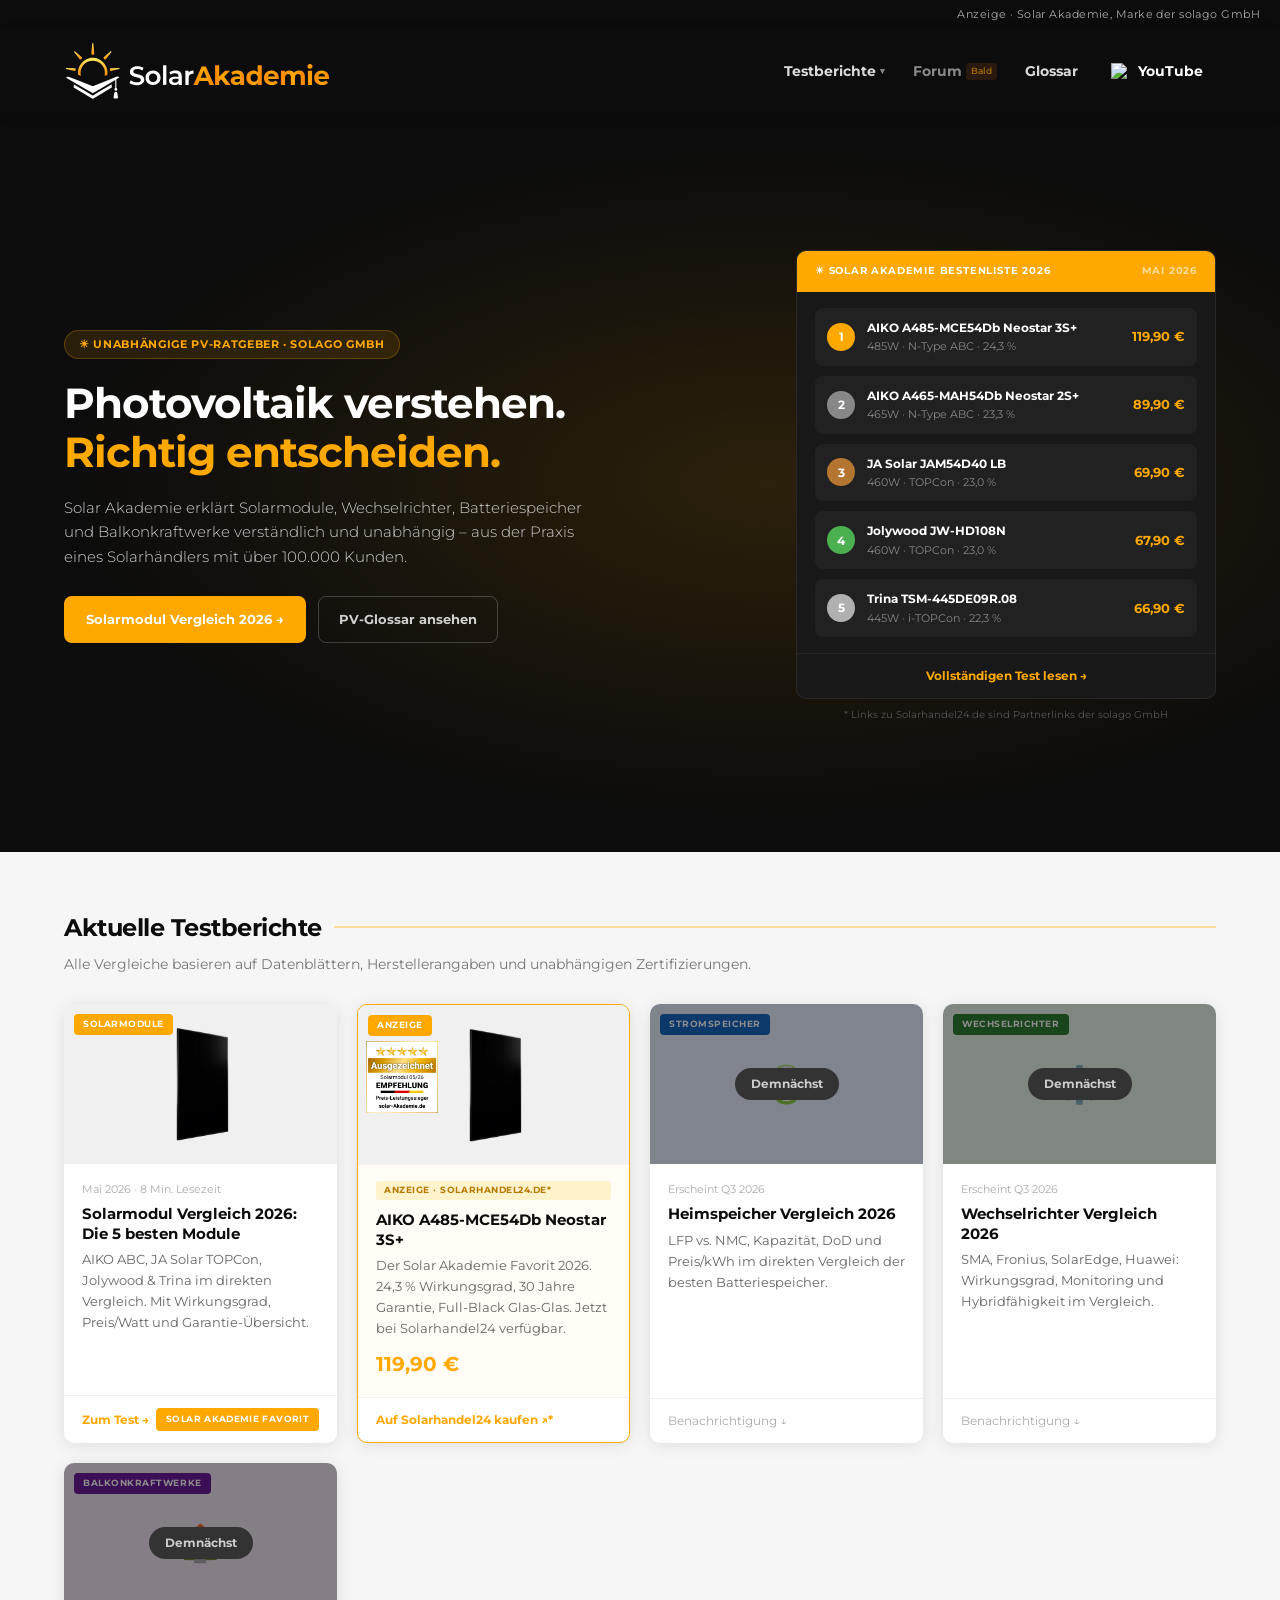
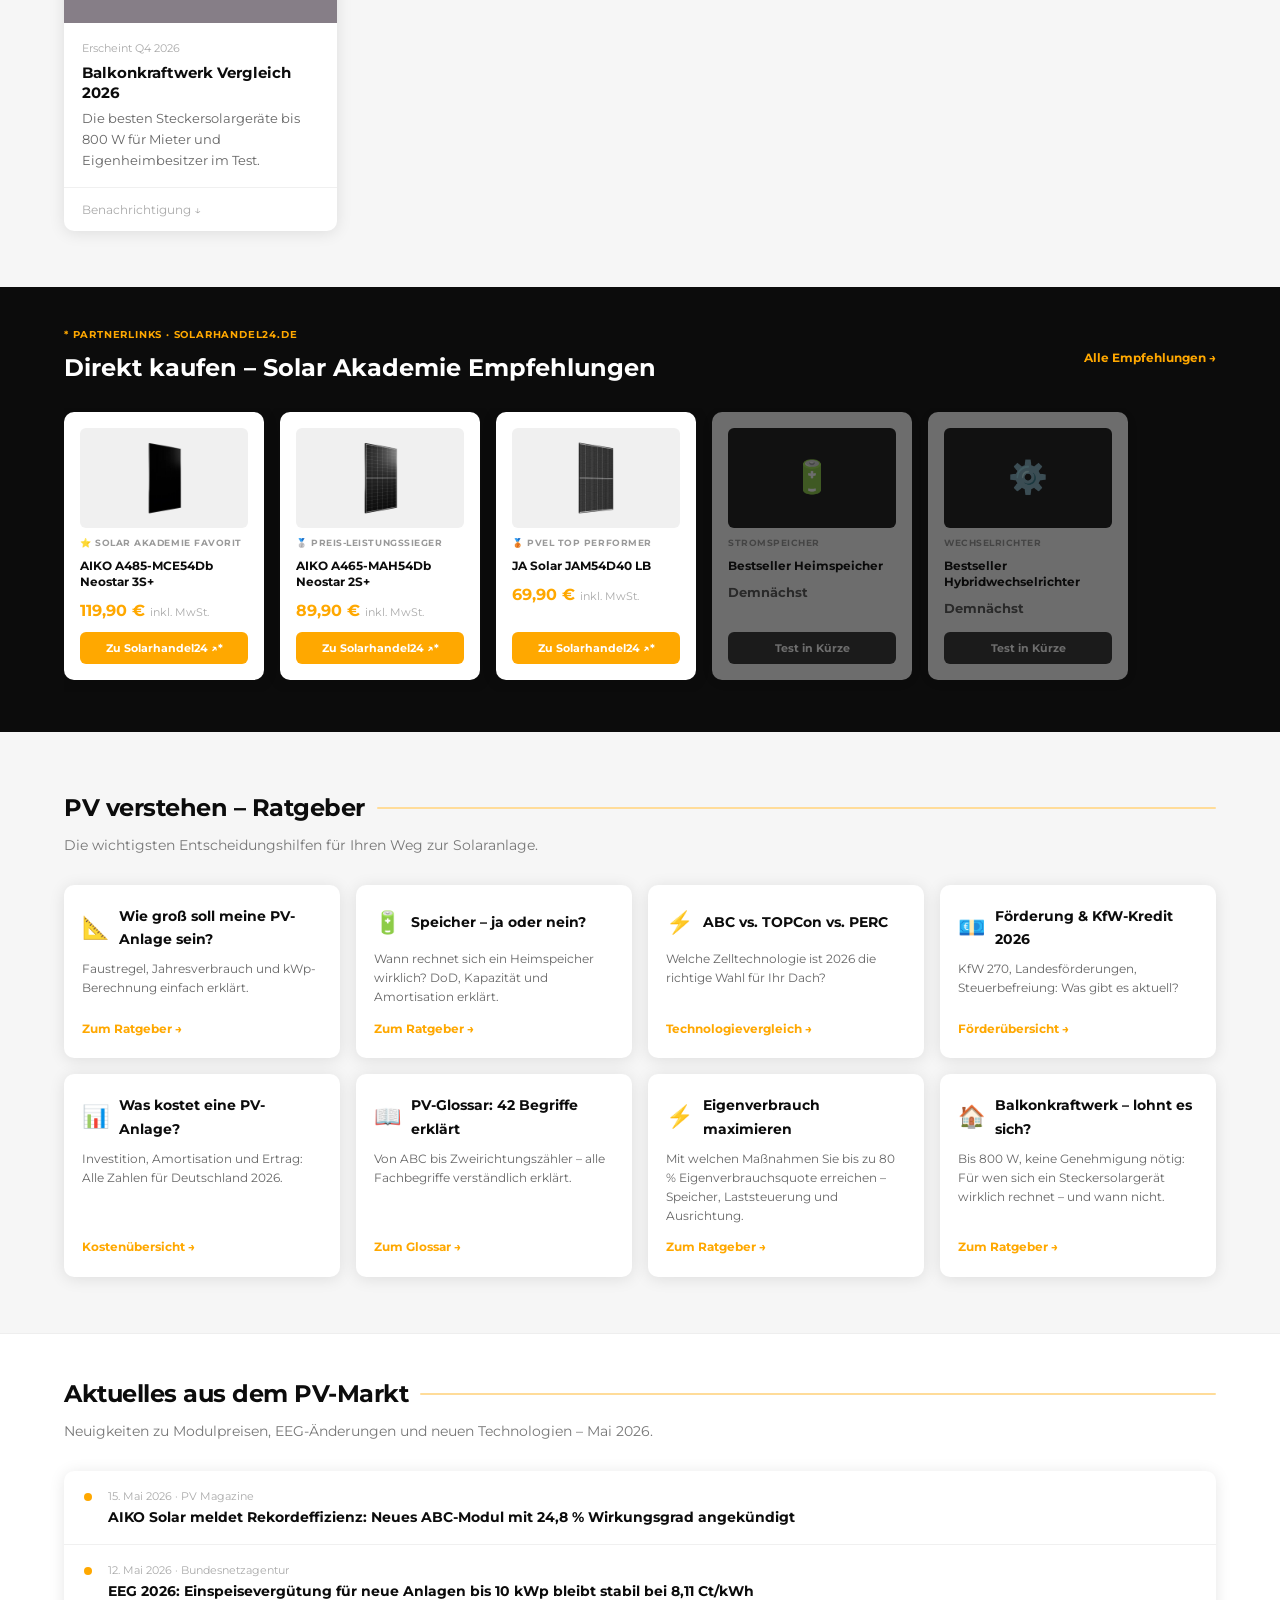
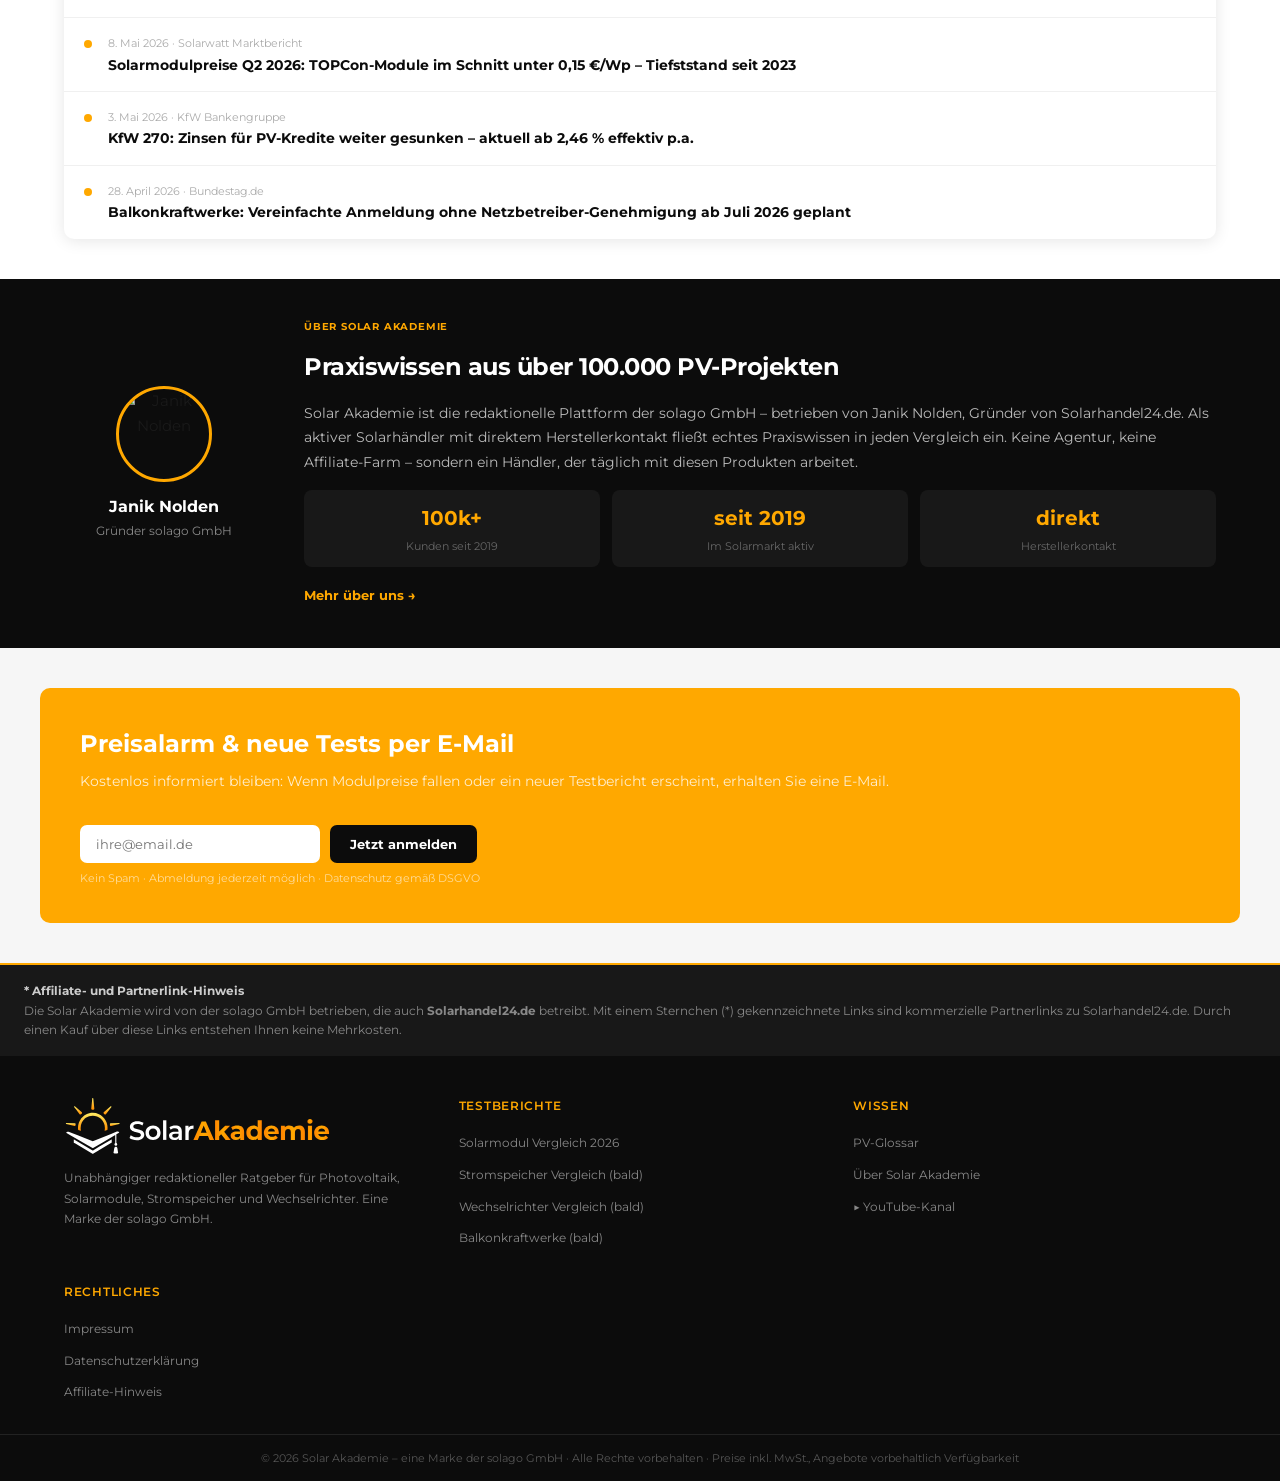
==== commit 908368a2: "add: Forum" ====
--- a/index.html
+++ b/index.html
@@ -37,6 +37,7 @@
 
 <div class="ad-bar">Anzeige &middot; Solar Akademie, Marke der solago GmbH</div>
 
+<!-- HEADER -->
 <header>
   <div class="progress-bar" id="progressBar"></div>
   <div class="header-inner">
@@ -46,25 +47,24 @@
     <nav class="main-nav">
       <div class="main-nav-item has-dropdown">
         <a href="#" class="main-nav-link">Testberichte <span class="nav-arrow">▾</span></a>
-        <div class="nav-dropdown">
-          <div class="nav-dropdown-inner">
-            <div class="nav-dropdown-group">Solarmodule</div>
-            <a href="solarmodule-vergleich-2026.html" class="nav-dropdown-link">Solarmodul Vergleich 2026</a>
-            <a href="#" class="nav-dropdown-link nav-dropdown-soon">Beste Full-Black Module <span class="nav-soon">Bald</span></a>
-            <div class="mobile-menu-divider"></div>
-            <div class="nav-dropdown-group">Speicher &amp; Wechselrichter</div>
-            <a href="#" class="nav-dropdown-link nav-dropdown-soon">Stromspeicher Vergleich <span class="nav-soon">Bald</span></a>
-            <a href="#" class="nav-dropdown-link nav-dropdown-soon">Wechselrichter <span class="nav-soon">Bald</span></a>
-            <a href="#" class="nav-dropdown-link nav-dropdown-soon">Balkonkraftwerke <span class="nav-soon">Bald</span></a>
-          </div>
-        </div>
+        <div class="nav-dropdown"><div class="nav-dropdown-inner">
+          <div class="nav-dropdown-group">Solarmodule</div>
+          <a href="#" class="nav-dropdown-link">Solarmodul Vergleich 2026</a>
+          <a href="#" class="nav-dropdown-link nav-dropdown-soon">Beste Full-Black Module <span class="nav-soon">Bald</span></a>
+          <div class="mobile-menu-divider"></div>
+          <div class="nav-dropdown-group">Speicher &amp; Wechselrichter</div>
+          <a href="#" class="nav-dropdown-link nav-dropdown-soon">Stromspeicher Vergleich <span class="nav-soon">Bald</span></a>
+          <a href="#" class="nav-dropdown-link nav-dropdown-soon">Wechselrichter <span class="nav-soon">Bald</span></a>
+          <a href="#" class="nav-dropdown-link nav-dropdown-soon">Balkonkraftwerke <span class="nav-soon">Bald</span></a>
+        </div></div>
       </div>
       <a href="#" class="main-nav-link main-nav-soon">Forum <span class="nav-soon">Bald</span></a>
       <a href="glossar.html" class="main-nav-link">Glossar</a>
-      <a href="https://www.youtube.com/@solar-akademie" target="_blank" rel="noopener" class="main-nav-cta">▶ YouTube</a>
+      <a href="https://www.youtube.com/@solar-akademie" target="_blank" rel="noopener" class="main-nav-cta"><img src="https://icon.go-intern.de/simple-icons/youtube.svg?color=FF0000" alt="YouTube" style="width:16px;height:16px;vertical-align:middle;margin-right:5px;"> YouTube</a>
     </nav>
     <button class="mobile-menu-btn" id="mobileMenuBtn" aria-label="Menü öffnen">☰</button>
   </div>
+  <!-- Mobile Menu -->
   <div class="mobile-menu" id="mobileMenu">
     <div class="mobile-menu-toggle" id="mobileTestToggle">Testberichte <span class="mob-arrow">▾</span></div>
     <div class="mobile-submenu" id="mobileTestSubmenu">
@@ -79,8 +79,7 @@
     <div class="mobile-menu-divider"></div>
     <a href="#">Forum</a>
     <a href="glossar.html">Glossar</a>
-    <a href="https://www.youtube.com/@solar-akademie" target="_blank" rel="noopener">▶ YouTube</a>
-  </div>
+    <a href="https://www.youtube.com/@solar-akademie" target="_blank" rel="noopener"><img src="https://icon.go-intern.de/simple-icons/youtube.svg?color=FF0000" alt="YouTube" style="width:14px;height:14px;vertical-align:middle;margin-right:6px;"> YouTube</a>
 </header>
 
 <!-- 1. HERO -->
--- a/assets/style.css
+++ b/assets/style.css
@@ -157,6 +157,25 @@
 .schnell-list { list-style: none; padding: 0; margin: 0; display: flex; flex-direction: column; gap: 10px; }
 .schnell-list li { font-size: 13px; color: #444; line-height: 1.75; padding: 12px 14px; background: #fff8ea; border-left: 3px solid var(--orange); border-radius: 0 8px 8px 0; }
 .schnell-list li strong { color: var(--orange); }
+.flow-steps { display: flex; flex-direction: column; gap: 12px; margin-top: 12px; }
+.flow-step { display: flex; align-items: flex-start; gap: 16px; background: var(--bg); border-radius: 8px; padding: 14px 16px; }
+.flow-step-num { width: 32px; height: 32px; border-radius: 50%; background: var(--orange); color: var(--white); font-weight: 700; font-size: 14px; display: flex; align-items: center; justify-content: center; flex-shrink: 0; }
+.flow-step-text { font-size: 13px; color: #444; line-height: 1.6; }
+.flow-step-text strong { color: var(--black); display: block; margin-bottom: 2px; }
+
+/* ============================================================
+   ARTICLE TEXT BLOCKS (Ratgeber)
+   ============================================================ */
+.article-text-block { background: var(--white); border-radius: var(--radius); box-shadow: var(--shadow); padding: 28px 32px; margin-bottom: 16px; }
+.article-text-block h3 { font-size: 18px; font-weight: 700; color: var(--black); margin-bottom: 14px; padding-bottom: 10px; border-bottom: 2px solid var(--orange-light); letter-spacing: -0.3px; }
+.article-text-block p { font-size: 14px; color: #444; line-height: 1.8; margin-bottom: 12px; }
+.article-text-block p:last-child { margin-bottom: 0; }
+.article-text-block p strong { color: var(--black); }
+.article-text-block .notice-box { margin-top: 14px; }
+@media (max-width: 640px) {
+  .article-text-block { padding: 18px 16px; }
+  .article-text-block h3 { font-size: 16px; }
+}
 .flow-steps { display: flex; flex-direction: column; gap: 12px; margin-top: 12px; }
 .flow-step { display: flex; align-items: flex-start; gap: 16px; background: var(--bg); border-radius: 8px; padding: 14px 16px; }
 .flow-step-num { width: 32px; height: 32px; border-radius: 50%; background: var(--orange); color: var(--white); font-weight: 700; font-size: 14px; display: flex; align-items: center; justify-content: center; flex-shrink: 0; }
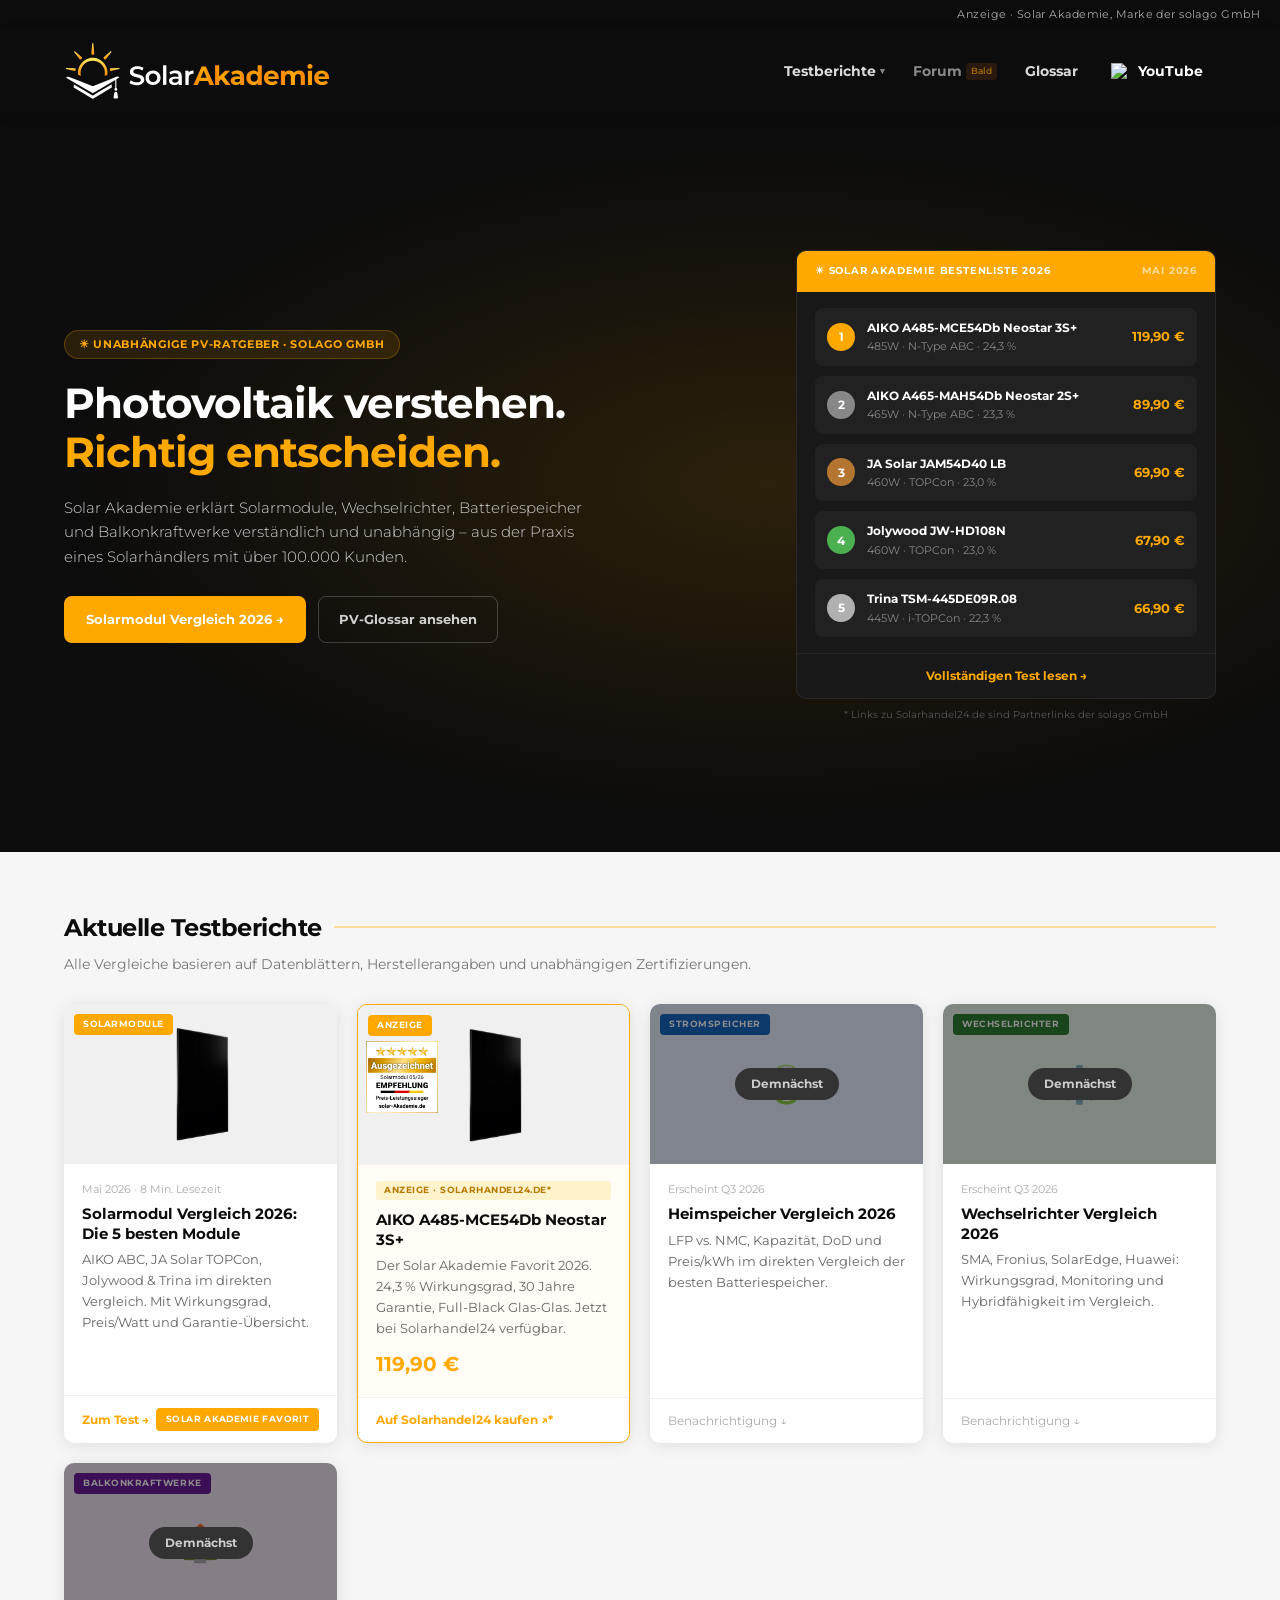
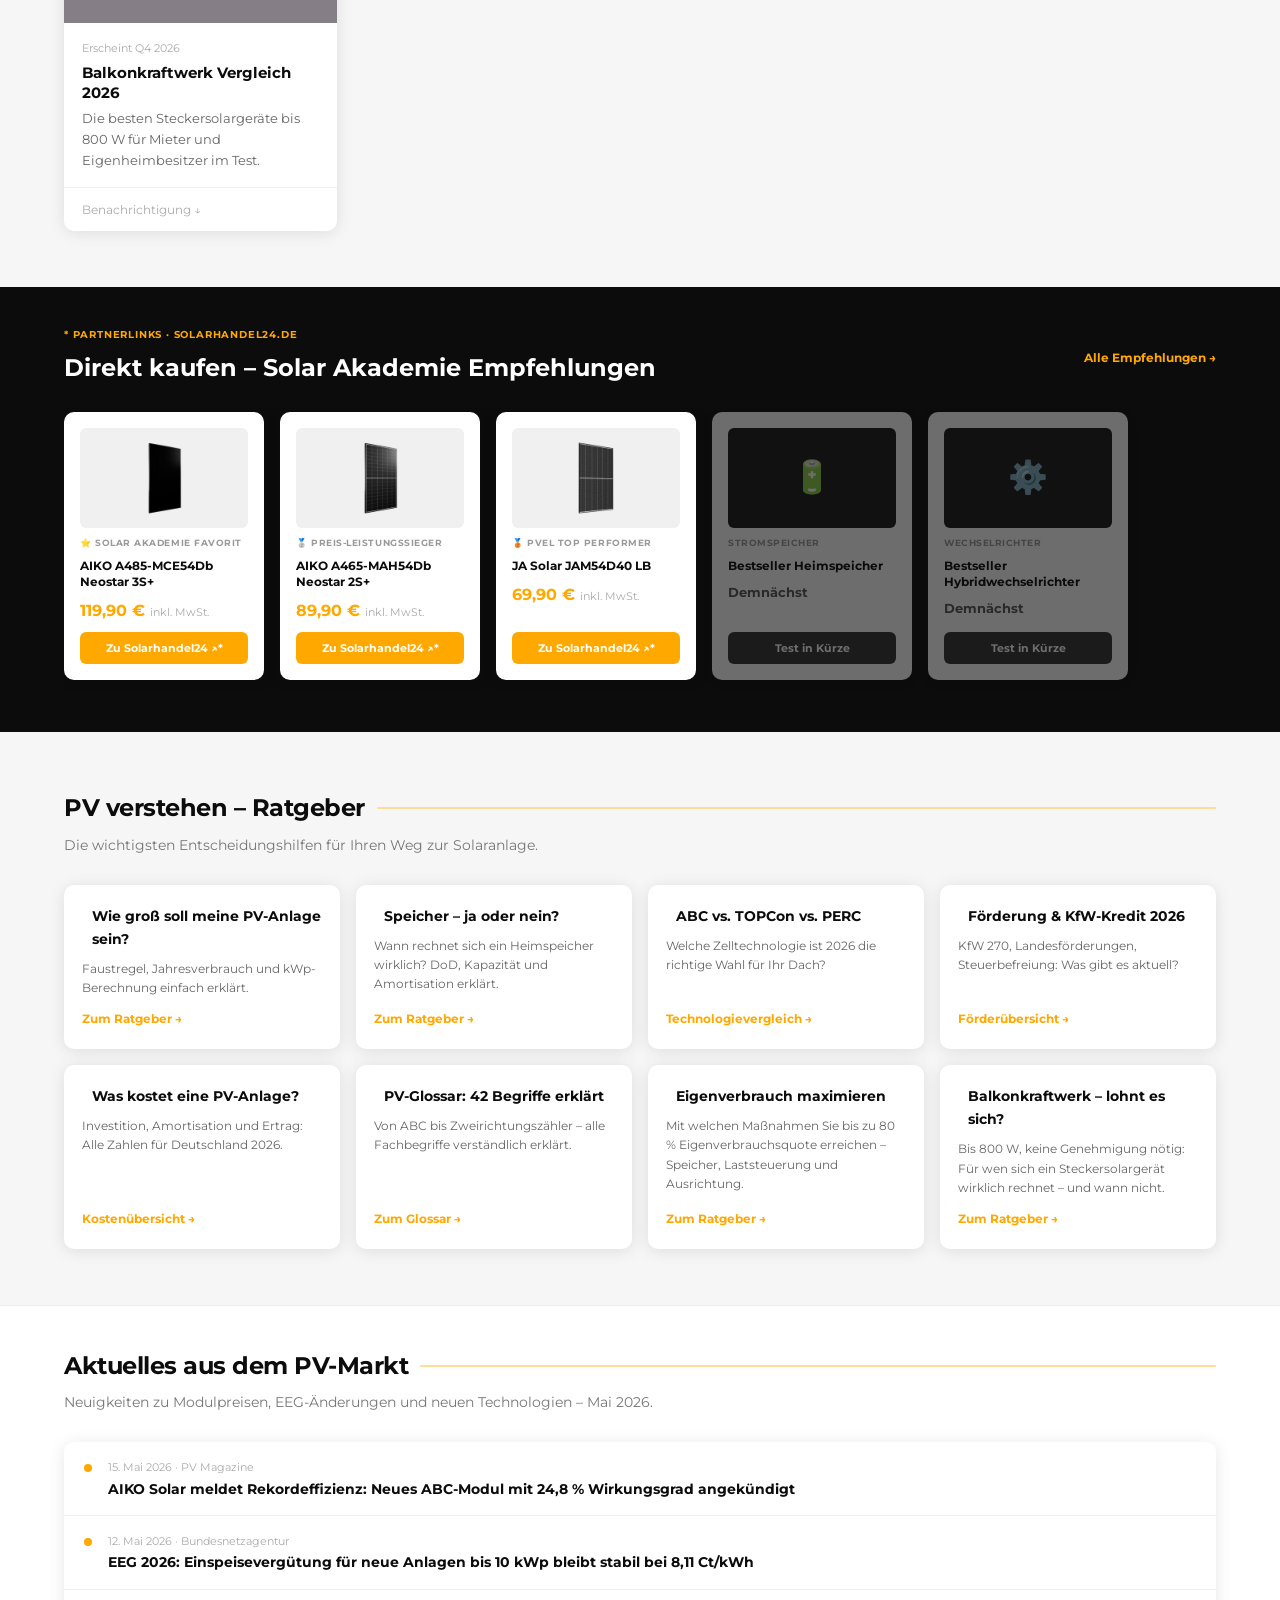
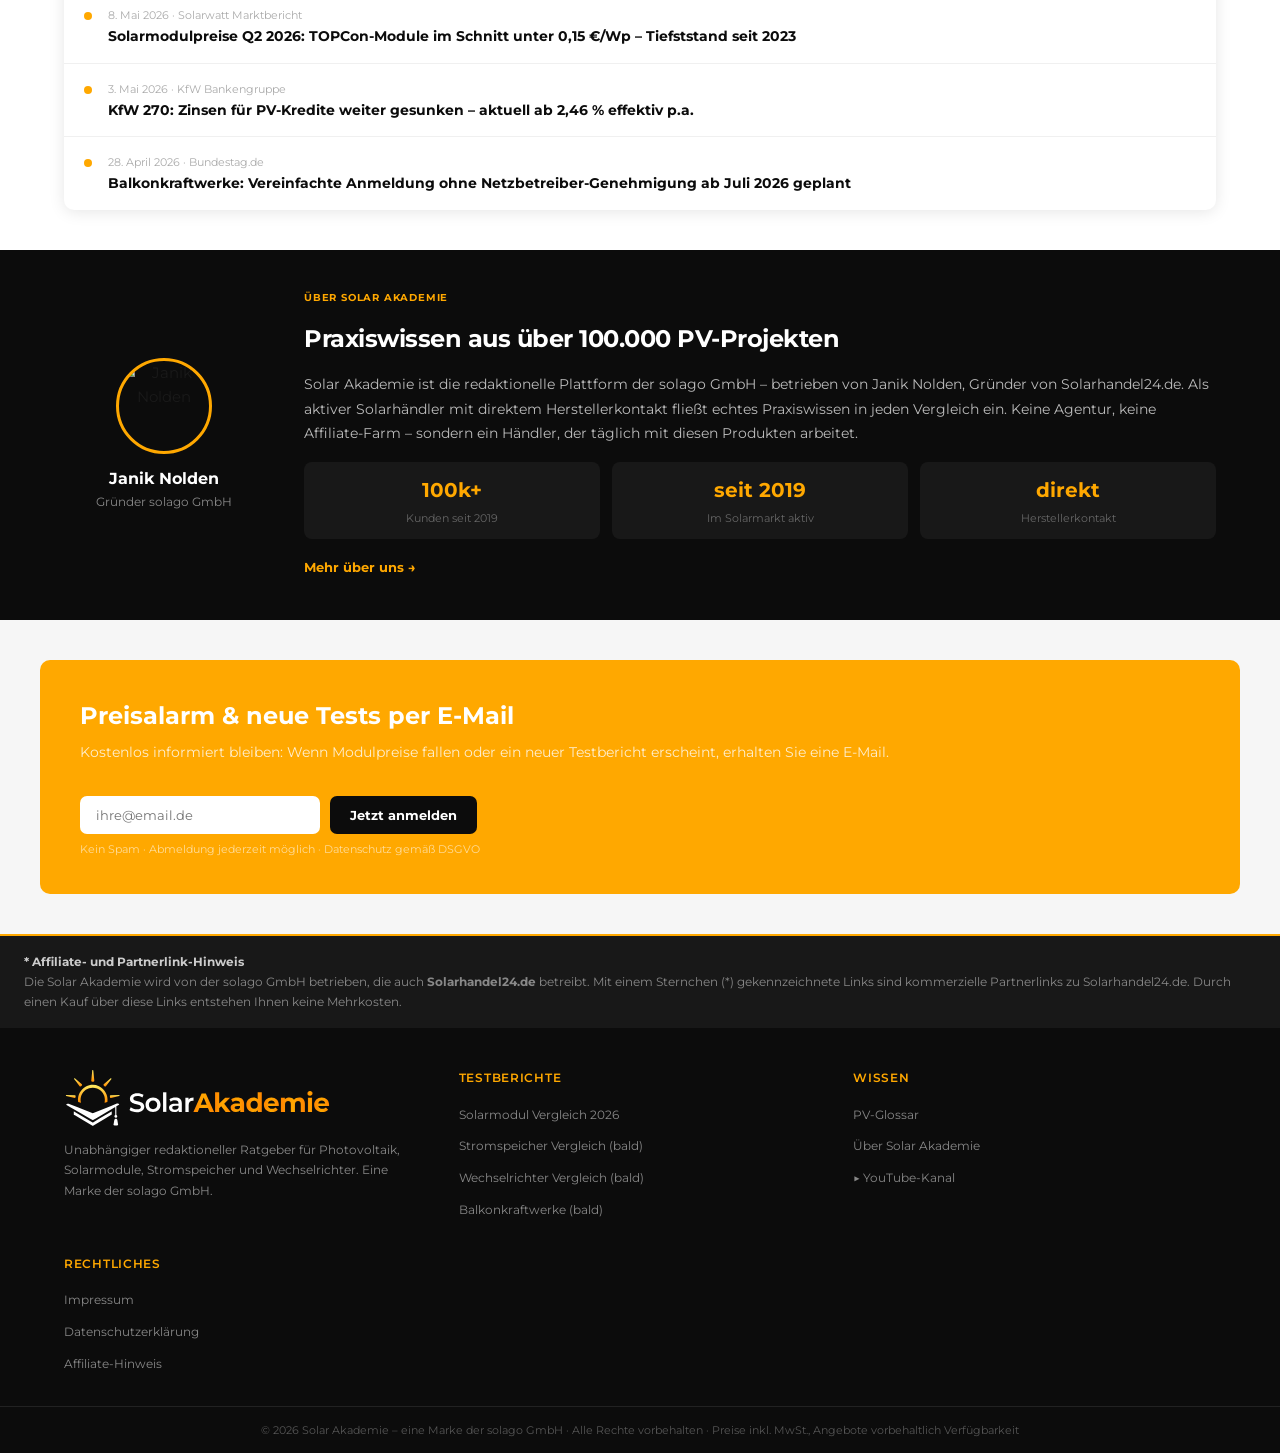
==== commit 8d865065: "fix: Emojis entfernt" ====
--- a/index.html
+++ b/index.html
@@ -49,7 +49,7 @@
         <a href="#" class="main-nav-link">Testberichte <span class="nav-arrow">▾</span></a>
         <div class="nav-dropdown"><div class="nav-dropdown-inner">
           <div class="nav-dropdown-group">Solarmodule</div>
-          <a href="#" class="nav-dropdown-link">Solarmodul Vergleich 2026</a>
+          <a href="solarmodule-vergleich-2026.html" class="nav-dropdown-link">Solarmodul Vergleich 2026</a>
           <a href="#" class="nav-dropdown-link nav-dropdown-soon">Beste Full-Black Module <span class="nav-soon">Bald</span></a>
           <div class="mobile-menu-divider"></div>
           <div class="nav-dropdown-group">Speicher &amp; Wechselrichter</div>
@@ -288,51 +288,51 @@
     <p class="lp-section-sub">Die wichtigsten Entscheidungshilfen für Ihren Weg zur Solaranlage.</p>
     <div class="lp-ratgeber">
       <a href="glossar.html#kwp" class="lp-ratgeber-card">
-        <div class="lp-ratgeber-header"><div class="lp-ratgeber-icon">📐</div>
+        <div class="lp-ratgeber-header"><div class="lp-ratgeber-icon"></div>
         <div class="lp-ratgeber-title">Wie groß soll meine PV-Anlage sein?</div></div>
         <div class="lp-ratgeber-desc">Faustregel, Jahresverbrauch und kWp-Berechnung einfach erklärt.</div>
         <div class="lp-ratgeber-link">Zum Ratgeber →</div>
       </a>
       <a href="glossar.html#batteriespeicher" class="lp-ratgeber-card">
-        <div class="lp-ratgeber-header"><div class="lp-ratgeber-icon">🔋</div>
+        <div class="lp-ratgeber-header"><div class="lp-ratgeber-icon"></div>
         <div class="lp-ratgeber-title">Speicher – ja oder nein?</div></div>
         <div class="lp-ratgeber-desc">Wann rechnet sich ein Heimspeicher wirklich? DoD, Kapazität und Amortisation erklärt.</div>
         <div class="lp-ratgeber-link">Zum Ratgeber →</div>
       </a>
       <a href="solarmodule-vergleich-2026.html#abc-tech" class="lp-ratgeber-card">
-        <div class="lp-ratgeber-header"><div class="lp-ratgeber-icon">⚡</div>
+        <div class="lp-ratgeber-header"><div class="lp-ratgeber-icon"></div>
         <div class="lp-ratgeber-title">ABC vs. TOPCon vs. PERC</div></div>
         <div class="lp-ratgeber-desc">Welche Zelltechnologie ist 2026 die richtige Wahl für Ihr Dach?</div>
         <div class="lp-ratgeber-link">Technologievergleich →</div>
       </a>
       <a href="glossar.html#foerderung" class="lp-ratgeber-card">
-        <div class="lp-ratgeber-header"><div class="lp-ratgeber-icon">💶</div>
+        <div class="lp-ratgeber-header"><div class="lp-ratgeber-icon"></div>
         <div class="lp-ratgeber-title">Förderung & KfW-Kredit 2026</div></div>
         <div class="lp-ratgeber-desc">KfW 270, Landesförderungen, Steuerbefreiung: Was gibt es aktuell?</div>
         <div class="lp-ratgeber-link">Förderübersicht →</div>
       </a>
       <a href="glossar.html#kosten" class="lp-ratgeber-card">
-        <div class="lp-ratgeber-header"><div class="lp-ratgeber-icon">📊</div>
+        <div class="lp-ratgeber-header"><div class="lp-ratgeber-icon"></div>
         <div class="lp-ratgeber-title">Was kostet eine PV-Anlage?</div></div>
         <div class="lp-ratgeber-desc">Investition, Amortisation und Ertrag: Alle Zahlen für Deutschland 2026.</div>
         <div class="lp-ratgeber-link">Kostenübersicht →</div>
       </a>
       <a href="glossar.html" class="lp-ratgeber-card">
-        <div class="lp-ratgeber-header"><div class="lp-ratgeber-icon">📖</div>
+        <div class="lp-ratgeber-header"><div class="lp-ratgeber-icon"></div>
         <div class="lp-ratgeber-title">PV-Glossar: 42 Begriffe erklärt</div></div>
         <div class="lp-ratgeber-desc">Von ABC bis Zweirichtungszähler – alle Fachbegriffe verständlich erklärt.</div>
         <div class="lp-ratgeber-link">Zum Glossar →</div>
       </a>
 
       <a href="glossar.html#eigenverbrauch" class="lp-ratgeber-card">
-        <div class="lp-ratgeber-header"><div class="lp-ratgeber-icon">⚡</div>
+        <div class="lp-ratgeber-header"><div class="lp-ratgeber-icon"></div>
         <div class="lp-ratgeber-title">Eigenverbrauch maximieren</div></div>
         <div class="lp-ratgeber-desc">Mit welchen Maßnahmen Sie bis zu 80 % Eigenverbrauchsquote erreichen – Speicher, Laststeuerung und Ausrichtung.</div>
         <div class="lp-ratgeber-link">Zum Ratgeber →</div>
       </a>
 
       <a href="glossar.html#balkonkraftwerk" class="lp-ratgeber-card">
-        <div class="lp-ratgeber-header"><div class="lp-ratgeber-icon">🏠</div>
+        <div class="lp-ratgeber-header"><div class="lp-ratgeber-icon"></div>
         <div class="lp-ratgeber-title">Balkonkraftwerk – lohnt es sich?</div></div>
         <div class="lp-ratgeber-desc">Bis 800 W, keine Genehmigung nötig: Für wen sich ein Steckersolargerät wirklich rechnet – und wann nicht.</div>
         <div class="lp-ratgeber-link">Zum Ratgeber →</div>
--- a/assets/style.css
+++ b/assets/style.css
@@ -92,11 +92,11 @@
 /* ============================================================
    BUTTONS
    ============================================================ */
-.btn-orange { display: block; width: 100%; background: var(--orange); color: var(--white); font-family: 'Inter', sans-serif; font-size: 13px; font-weight: 700; border: none; border-radius: 7px; padding: 13px; text-align: center; text-decoration: none; cursor: pointer; transition: background 0.15s, transform 0.1s; }
+.btn-orange { display: block; width: 100%; background: var(--orange); color: var(--white); font-family: 'Montserrat', sans-serif; font-size: 13px; font-weight: 700; border: none; border-radius: 7px; padding: 13px; text-align: center; text-decoration: none; cursor: pointer; transition: background 0.15s, transform 0.1s; }
 .btn-orange:hover { background: #e09200; transform: translateY(-1px); }
-.btn-secondary { display: inline-block; background: transparent; border: 1.5px solid var(--orange); color: var(--orange); font-family: 'Inter', sans-serif; font-size: 12px; font-weight: 700; border-radius: 7px; padding: 10px 20px; text-decoration: none; cursor: pointer; transition: background 0.15s, color 0.15s; white-space: nowrap; }
+.btn-secondary { display: inline-block; background: transparent; border: 1.5px solid var(--orange); color: var(--orange); font-family: 'Montserrat', sans-serif; font-size: 12px; font-weight: 700; border-radius: 7px; padding: 10px 20px; text-decoration: none; cursor: pointer; transition: background 0.15s, color 0.15s; white-space: nowrap; }
 .btn-secondary:hover { background: var(--orange); color: var(--white); }
-.btn-white { display: inline-block; background: var(--white); color: var(--orange); font-family: 'Inter', sans-serif; font-size: 13px; font-weight: 700; padding: 12px 28px; border-radius: 8px; text-decoration: none; transition: opacity 0.15s; }
+.btn-white { display: inline-block; background: var(--white); color: var(--orange); font-family: 'Montserrat', sans-serif; font-size: 13px; font-weight: 700; padding: 12px 28px; border-radius: 8px; text-decoration: none; transition: opacity 0.15s; }
 .btn-white:hover { opacity: 0.9; }
 .btn-datasheet { display: inline-block; padding: 9px 14px; border-radius: var(--radius); border: 1px solid #ddd; background: var(--white); color: #555; font-size: 12px; font-weight: 600; text-decoration: none; transition: border-color 0.15s, color 0.15s; white-space: nowrap; }
 .btn-datasheet:hover { border-color: var(--orange); color: var(--orange); }
@@ -266,7 +266,7 @@
 .author-card-bio { font-size: 12px; color: #555; line-height: 1.55; }
 .author-card-stats { display: flex; gap: 8px; }
 .author-stat { flex: 1; background: #fff8ea; border-radius: 8px; padding: 8px 10px; display: flex; flex-direction: column; gap: 2px; }
-.author-stat-num { font-size: 13px; font-weight: 700; color: var(--orange); line-height: 1; }
+.author-stat-num { font-size: 16px; font-weight: 700; color: var(--orange); line-height: 1; }
 .author-stat-label { font-size: 10px; color: #777; line-height: 1.3; }
 .author-card-links { display: flex; flex-direction: column; gap: 6px; }
 .author-link { display: block; text-align: center; padding: 7px 10px; border-radius: 6px; font-size: 11px; font-weight: 700; text-decoration: none; transition: opacity 0.15s; }
@@ -390,7 +390,7 @@
 .ct-price-cell { font-size: 16px; font-weight: 700; color: var(--black); }
 .ct-highlight.ct-price-cell { color: var(--orange) !important; }
 .ct-row-cta td { padding: 16px 12px !important; border-top: 2px solid #eee; }
-.ct-btn { display: inline-block; font-family: 'Inter', sans-serif; font-size: 11px; font-weight: 700; padding: 10px 14px; border-radius: 8px; text-decoration: none; white-space: nowrap; transition: opacity 0.15s, transform 0.1s; }
+.ct-btn { display: inline-block; font-family: 'Montserrat', sans-serif; font-size: 11px; font-weight: 700; padding: 10px 14px; border-radius: 8px; text-decoration: none; white-space: nowrap; transition: opacity 0.15s, transform 0.1s; }
 .ct-btn:hover { opacity: 0.85; transform: translateY(-1px); }
 .ct-btn-primary { background: var(--orange); color: var(--white); } .ct-btn-dark { background: var(--black); color: var(--white); } .ct-btn-disabled { background: #eee; color: #aaa; cursor: default; }
 .tech-boxes { display: grid; grid-template-columns: 1fr 1fr; gap: 20px; margin-bottom: 24px; }
@@ -750,4 +750,123 @@
 
 /* Fazit badge + CTA */
 .fazit-winner-cta { display: flex; flex-direction: column; align-items: center; gap: 10px; flex-shrink: 0; }
-.fazit-rating-badge { width: 120px; height: 120px; object-fit: contain; display: block; }+.fazit-rating-badge { width: 120px; height: 120px; object-fit: contain; display: block; }
+/* ============================================================
+   SIDEBAR: COMPACT QUICK-BUY CARD
+   ============================================================ */
+.quick-buy.quick-buy-compact {
+  display: block;
+  text-decoration: none;
+  padding: 14px 16px;
+  border-radius: 10px;
+  background: linear-gradient(135deg, #1a1a2e 0%, #16213e 100%);
+  border: 1px solid rgba(255,165,0,0.25);
+  transition: border-color 0.2s, box-shadow 0.2s, background 0.2s;
+  cursor: pointer;
+  margin-bottom: 14px;
+}
+.quick-buy.quick-buy-compact:hover {
+  border-color: rgba(255,165,0,0.7);
+  box-shadow: 0 4px 20px rgba(255,140,0,0.18);
+  background: linear-gradient(135deg, #1e1e38 0%, #1a2540 100%);
+}
+.quick-buy.quick-buy-compact .quick-buy-label {
+  font-size: 10px;
+  font-weight: 700;
+  text-transform: uppercase;
+  letter-spacing: 0.08em;
+  color: var(--orange);
+  margin-bottom: 10px;
+  padding: 0;
+  background: none;
+}
+.quick-buy-compact-row {
+  display: flex;
+  align-items: center;
+  gap: 12px;
+  margin-bottom: 10px;
+}
+.quick-buy-compact-img {
+  flex-shrink: 0;
+  width: 54px;
+  height: 54px;
+  border-radius: 6px;
+  background: #e7e7e7;
+  display: flex;
+  align-items: center;
+  justify-content: center;
+  overflow: hidden;
+}
+.quick-buy-compact-img img {
+  width: 100%;
+  height: 100%;
+  object-fit: contain;
+  padding: 4px;
+}
+.quick-buy-compact-info {
+  flex: 1;
+  min-width: 0;
+}
+.quick-buy.quick-buy-compact .quick-buy-name {
+  font-size: 12px;
+  font-weight: 700;
+  color: #fff;
+  line-height: 1.35;
+  margin: 0 0 3px;
+  padding: 0;
+  white-space: normal;
+}
+.quick-buy-sub {
+  font-size: 10px;
+  color: #888;
+  line-height: 1.4;
+}
+.quick-buy-compact-footer {
+  display: flex;
+  align-items: center;
+  justify-content: space-between;
+  border-top: 1px solid rgba(255,255,255,0.07);
+  padding-top: 10px;
+}
+.quick-buy.quick-buy-compact .quick-buy-price {
+  font-size: 14px;
+  color: var(--orange);
+  margin: 0;
+  padding: 0;
+}
+.quick-buy.quick-buy-compact .quick-buy-price span {
+  font-size: 10px;
+  font-weight: 400;
+  color: #777;
+  margin-left: 3px;
+}
+.quick-buy-arrow {
+  font-size: 11px;
+  font-weight: 600;
+  color: rgba(255,165,0,0.7);
+  transition: color 0.2s, transform 0.2s;
+}
+.quick-buy.quick-buy-compact:hover .quick-buy-arrow {
+  color: var(--orange);
+}
+
+/* ============================================================
+   SIDEBAR: STICKY NAV + AUTOR
+   ============================================================ */
+
+/* align-self: stretch gibt der Sidebar die volle Grid-Höhe –
+   Voraussetzung dafür, dass position:sticky darin funktioniert */
+.sidebar {
+  align-self: stretch !important;
+  display: block;
+}
+.sticky-wrap {
+  display: contents;
+}
+.sidebar-sticky-block-wrap {
+  position: sticky;
+  top: 80px; /* wird per JS auf die tatsächliche Header-Höhe gesetzt */
+  display: flex;
+  flex-direction: column;
+  gap: 14px;
+}
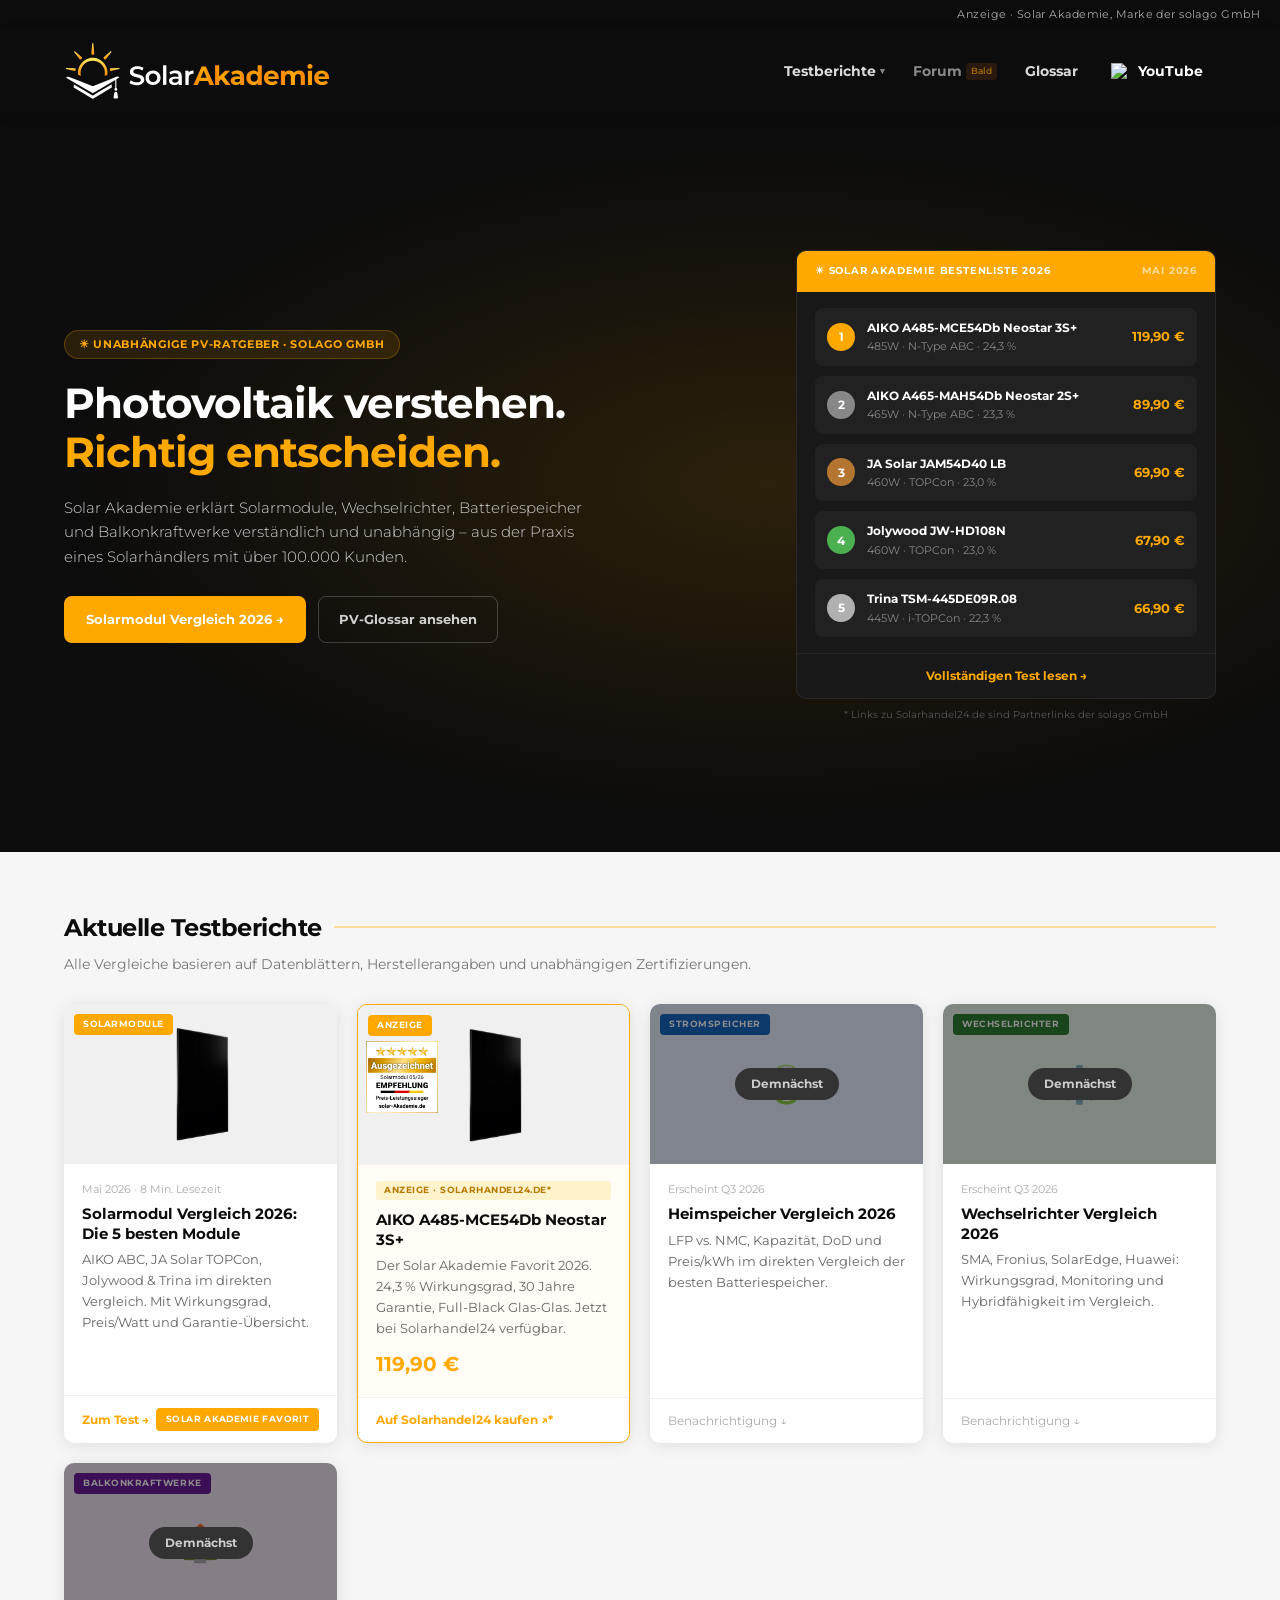
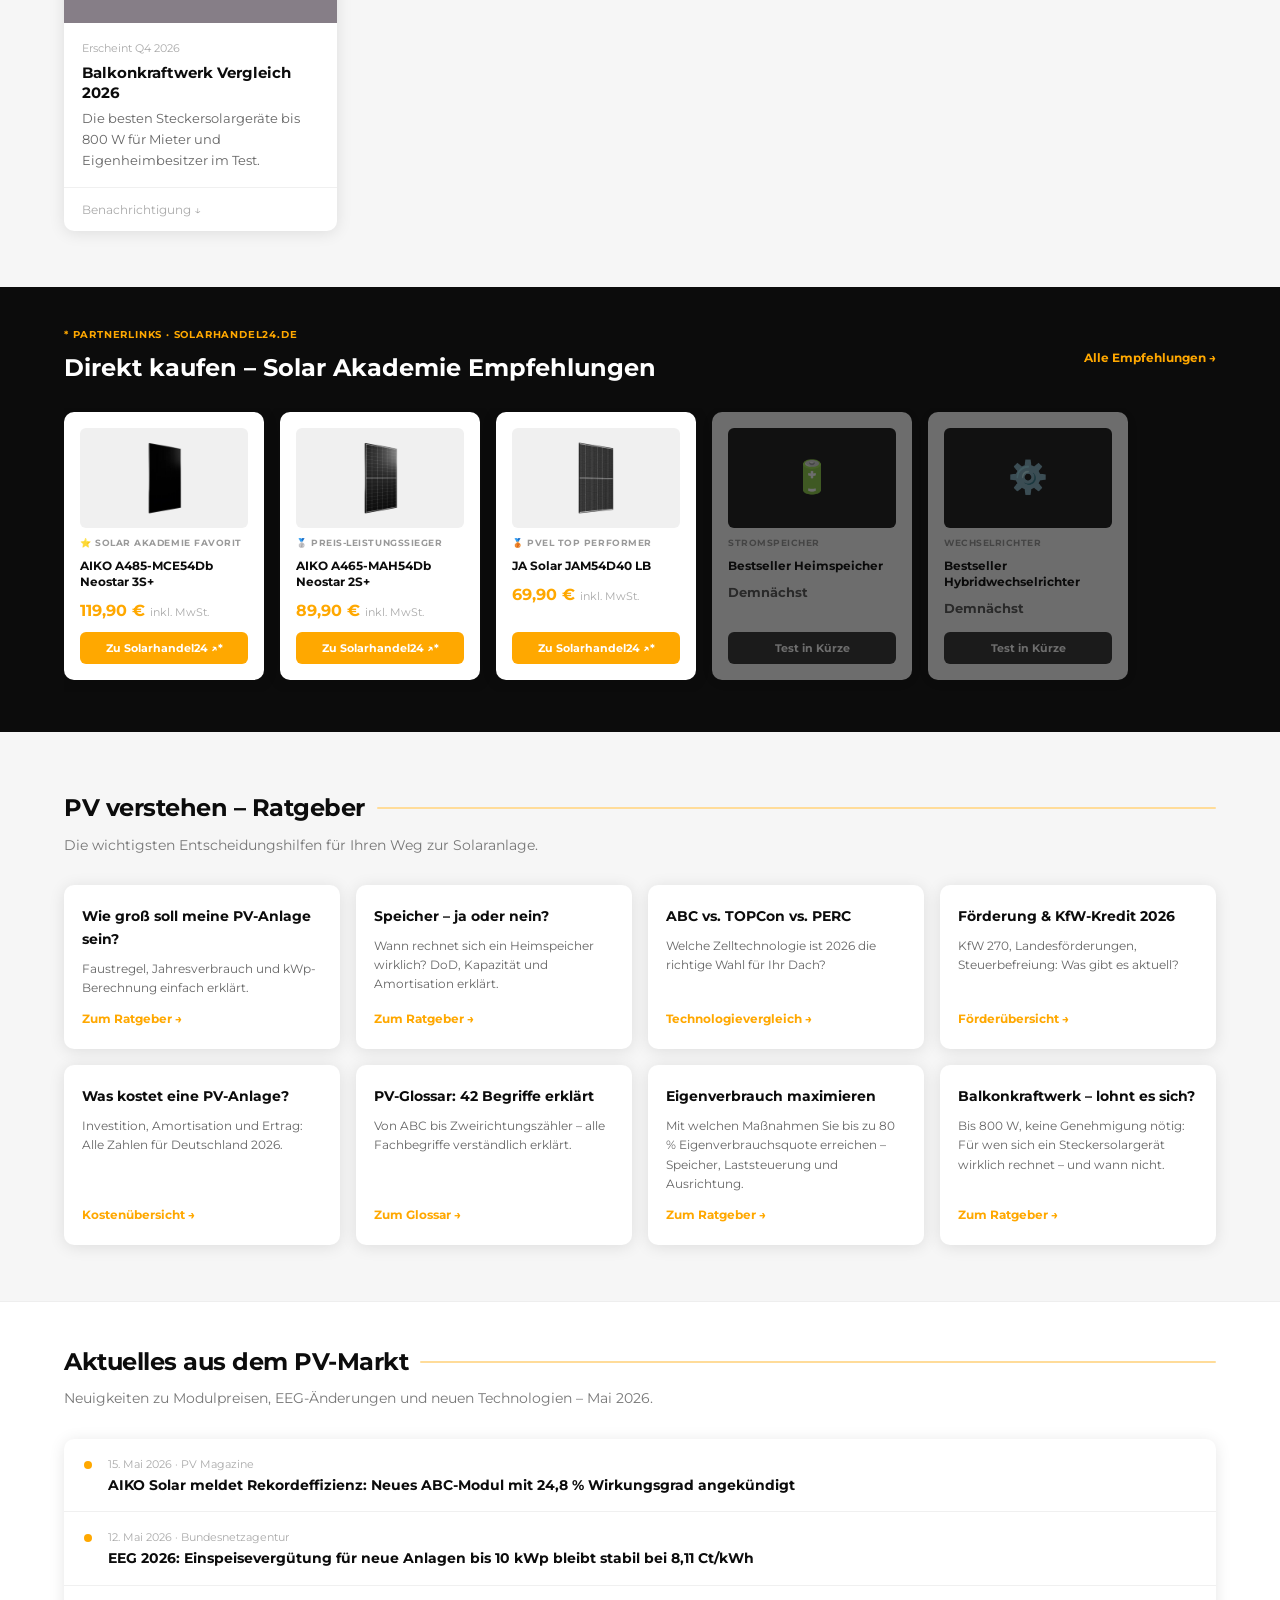
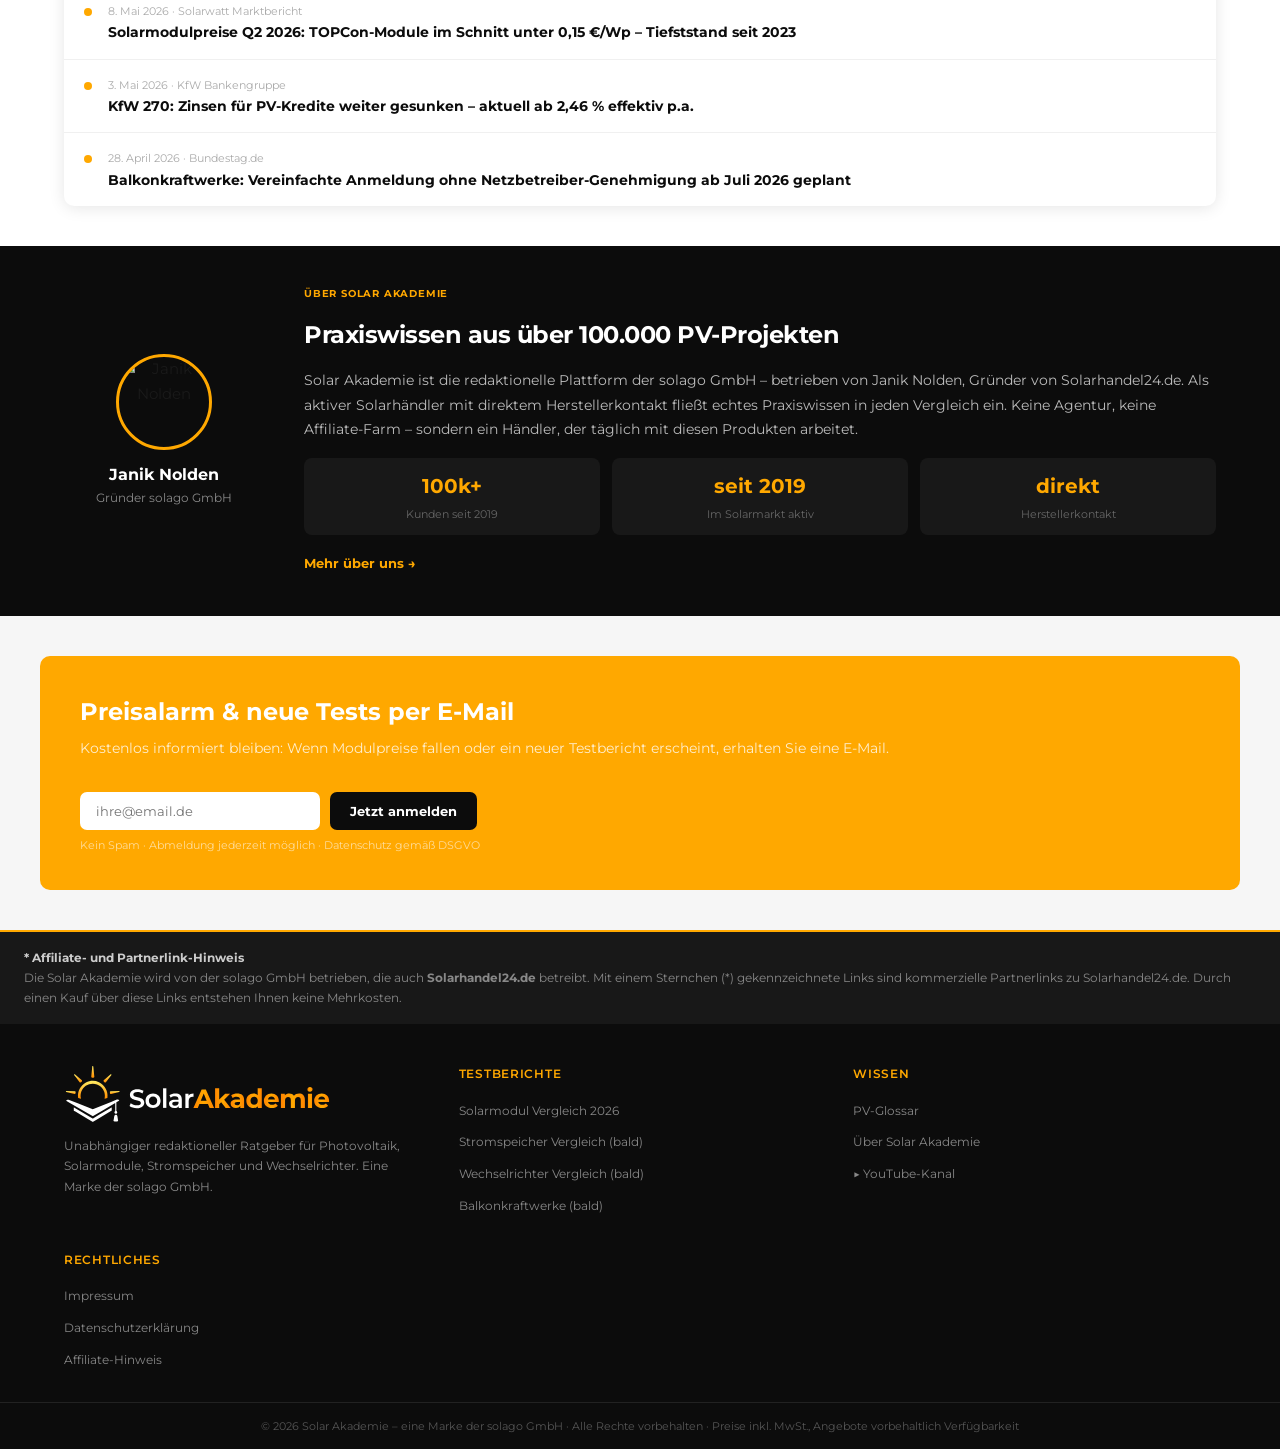
==== commit 27104a0c: "fix: Emojis entfernt" ====
--- a/index.html
+++ b/index.html
@@ -288,51 +288,51 @@
     <p class="lp-section-sub">Die wichtigsten Entscheidungshilfen für Ihren Weg zur Solaranlage.</p>
     <div class="lp-ratgeber">
       <a href="glossar.html#kwp" class="lp-ratgeber-card">
-        <div class="lp-ratgeber-header"><div class="lp-ratgeber-icon"></div>
+        <div class="lp-ratgeber-header">
         <div class="lp-ratgeber-title">Wie groß soll meine PV-Anlage sein?</div></div>
         <div class="lp-ratgeber-desc">Faustregel, Jahresverbrauch und kWp-Berechnung einfach erklärt.</div>
         <div class="lp-ratgeber-link">Zum Ratgeber →</div>
       </a>
       <a href="glossar.html#batteriespeicher" class="lp-ratgeber-card">
-        <div class="lp-ratgeber-header"><div class="lp-ratgeber-icon"></div>
+        <div class="lp-ratgeber-header">
         <div class="lp-ratgeber-title">Speicher – ja oder nein?</div></div>
         <div class="lp-ratgeber-desc">Wann rechnet sich ein Heimspeicher wirklich? DoD, Kapazität und Amortisation erklärt.</div>
         <div class="lp-ratgeber-link">Zum Ratgeber →</div>
       </a>
       <a href="solarmodule-vergleich-2026.html#abc-tech" class="lp-ratgeber-card">
-        <div class="lp-ratgeber-header"><div class="lp-ratgeber-icon"></div>
+        <div class="lp-ratgeber-header">
         <div class="lp-ratgeber-title">ABC vs. TOPCon vs. PERC</div></div>
         <div class="lp-ratgeber-desc">Welche Zelltechnologie ist 2026 die richtige Wahl für Ihr Dach?</div>
         <div class="lp-ratgeber-link">Technologievergleich →</div>
       </a>
       <a href="glossar.html#foerderung" class="lp-ratgeber-card">
-        <div class="lp-ratgeber-header"><div class="lp-ratgeber-icon"></div>
+        <div class="lp-ratgeber-header">
         <div class="lp-ratgeber-title">Förderung & KfW-Kredit 2026</div></div>
         <div class="lp-ratgeber-desc">KfW 270, Landesförderungen, Steuerbefreiung: Was gibt es aktuell?</div>
         <div class="lp-ratgeber-link">Förderübersicht →</div>
       </a>
       <a href="glossar.html#kosten" class="lp-ratgeber-card">
-        <div class="lp-ratgeber-header"><div class="lp-ratgeber-icon"></div>
+        <div class="lp-ratgeber-header">
         <div class="lp-ratgeber-title">Was kostet eine PV-Anlage?</div></div>
         <div class="lp-ratgeber-desc">Investition, Amortisation und Ertrag: Alle Zahlen für Deutschland 2026.</div>
         <div class="lp-ratgeber-link">Kostenübersicht →</div>
       </a>
       <a href="glossar.html" class="lp-ratgeber-card">
-        <div class="lp-ratgeber-header"><div class="lp-ratgeber-icon"></div>
+        <div class="lp-ratgeber-header">
         <div class="lp-ratgeber-title">PV-Glossar: 42 Begriffe erklärt</div></div>
         <div class="lp-ratgeber-desc">Von ABC bis Zweirichtungszähler – alle Fachbegriffe verständlich erklärt.</div>
         <div class="lp-ratgeber-link">Zum Glossar →</div>
       </a>
 
       <a href="glossar.html#eigenverbrauch" class="lp-ratgeber-card">
-        <div class="lp-ratgeber-header"><div class="lp-ratgeber-icon"></div>
+        <div class="lp-ratgeber-header">
         <div class="lp-ratgeber-title">Eigenverbrauch maximieren</div></div>
         <div class="lp-ratgeber-desc">Mit welchen Maßnahmen Sie bis zu 80 % Eigenverbrauchsquote erreichen – Speicher, Laststeuerung und Ausrichtung.</div>
         <div class="lp-ratgeber-link">Zum Ratgeber →</div>
       </a>
 
       <a href="glossar.html#balkonkraftwerk" class="lp-ratgeber-card">
-        <div class="lp-ratgeber-header"><div class="lp-ratgeber-icon"></div>
+        <div class="lp-ratgeber-header">
         <div class="lp-ratgeber-title">Balkonkraftwerk – lohnt es sich?</div></div>
         <div class="lp-ratgeber-desc">Bis 800 W, keine Genehmigung nötig: Für wen sich ein Steckersolargerät wirklich rechnet – und wann nicht.</div>
         <div class="lp-ratgeber-link">Zum Ratgeber →</div>
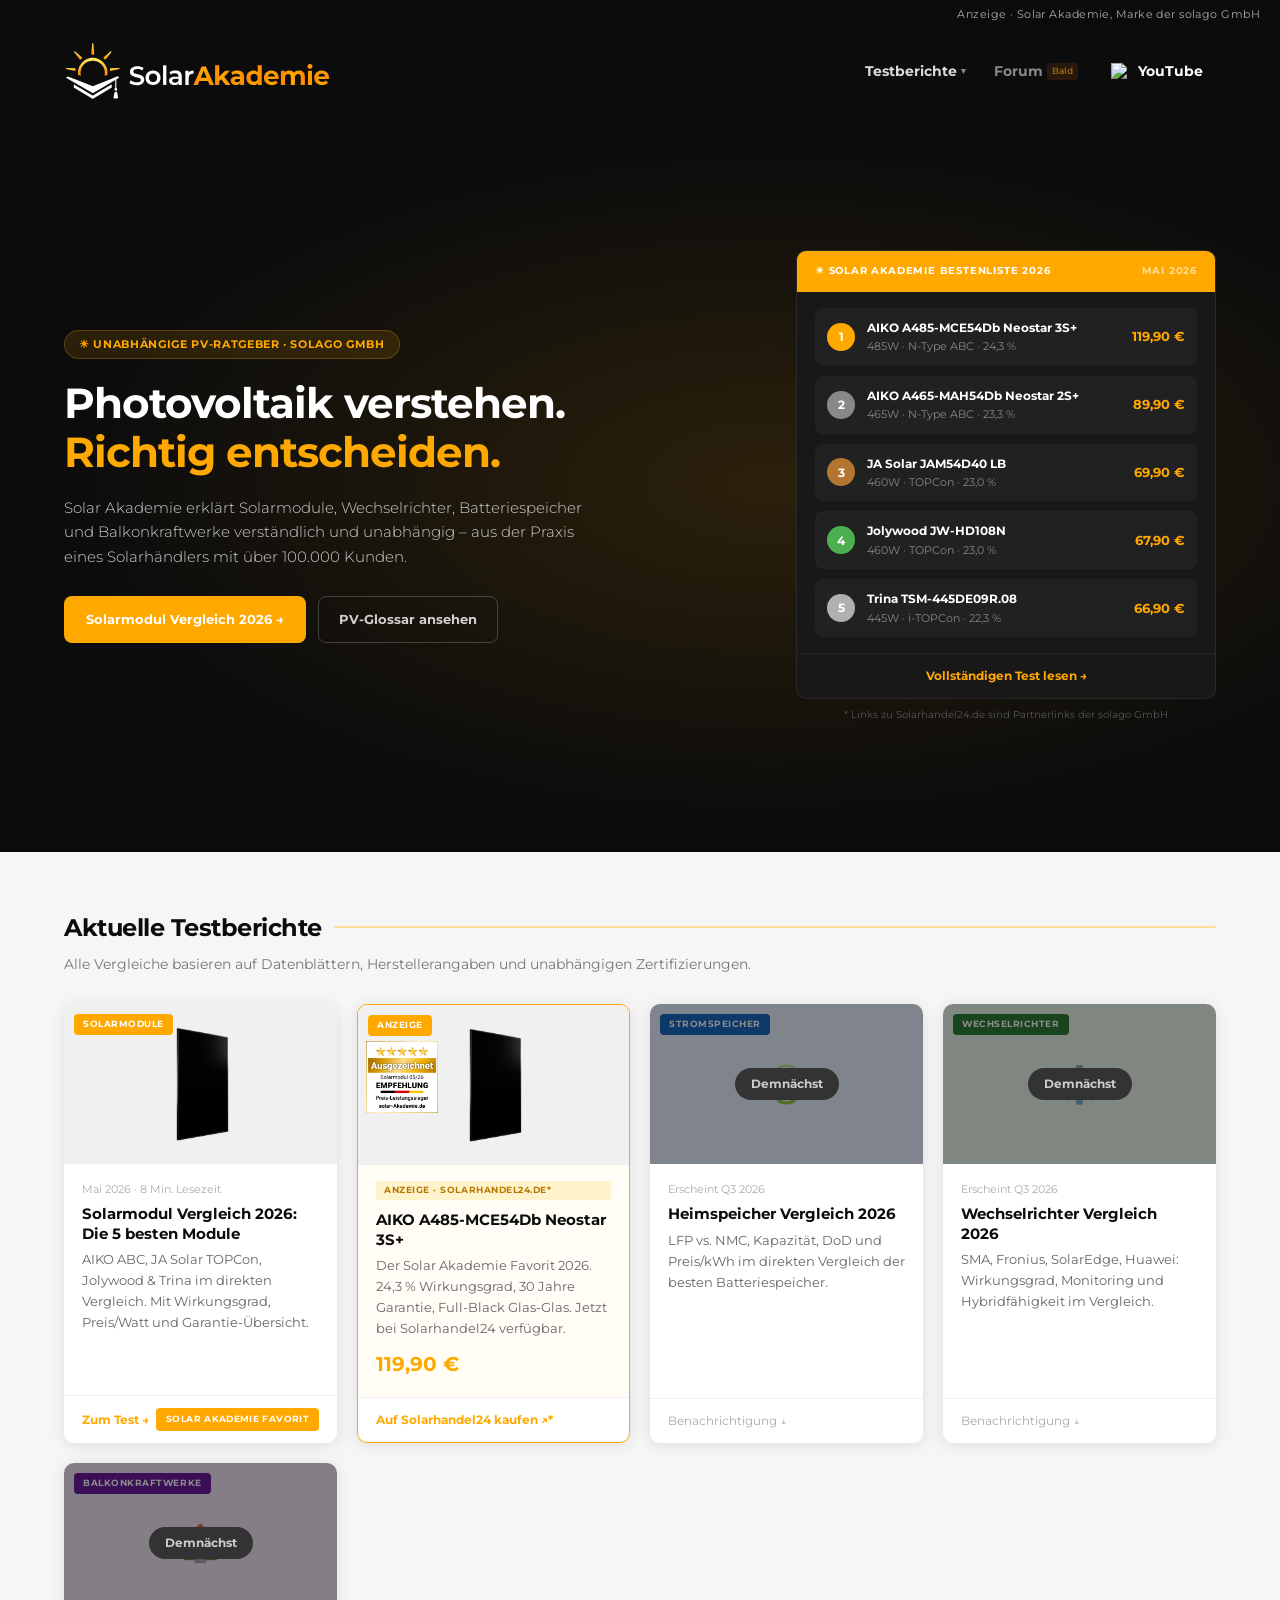
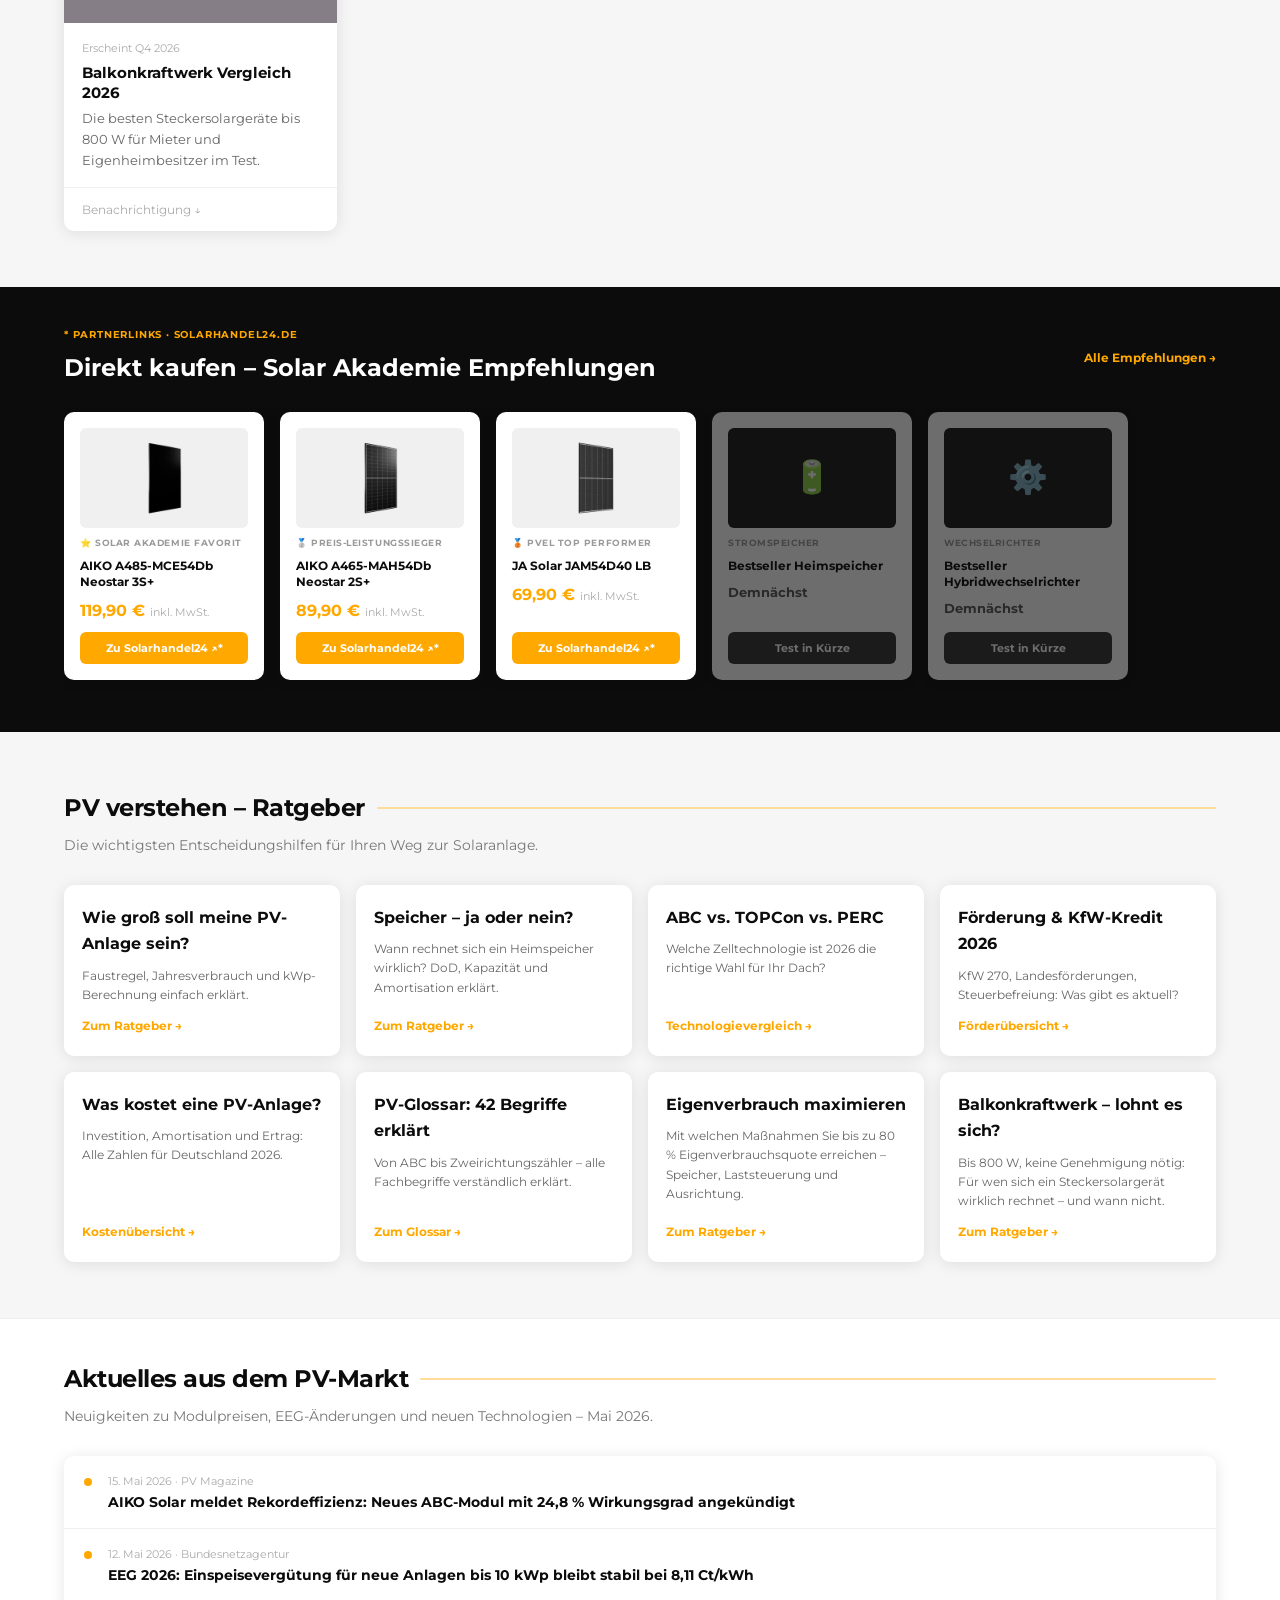
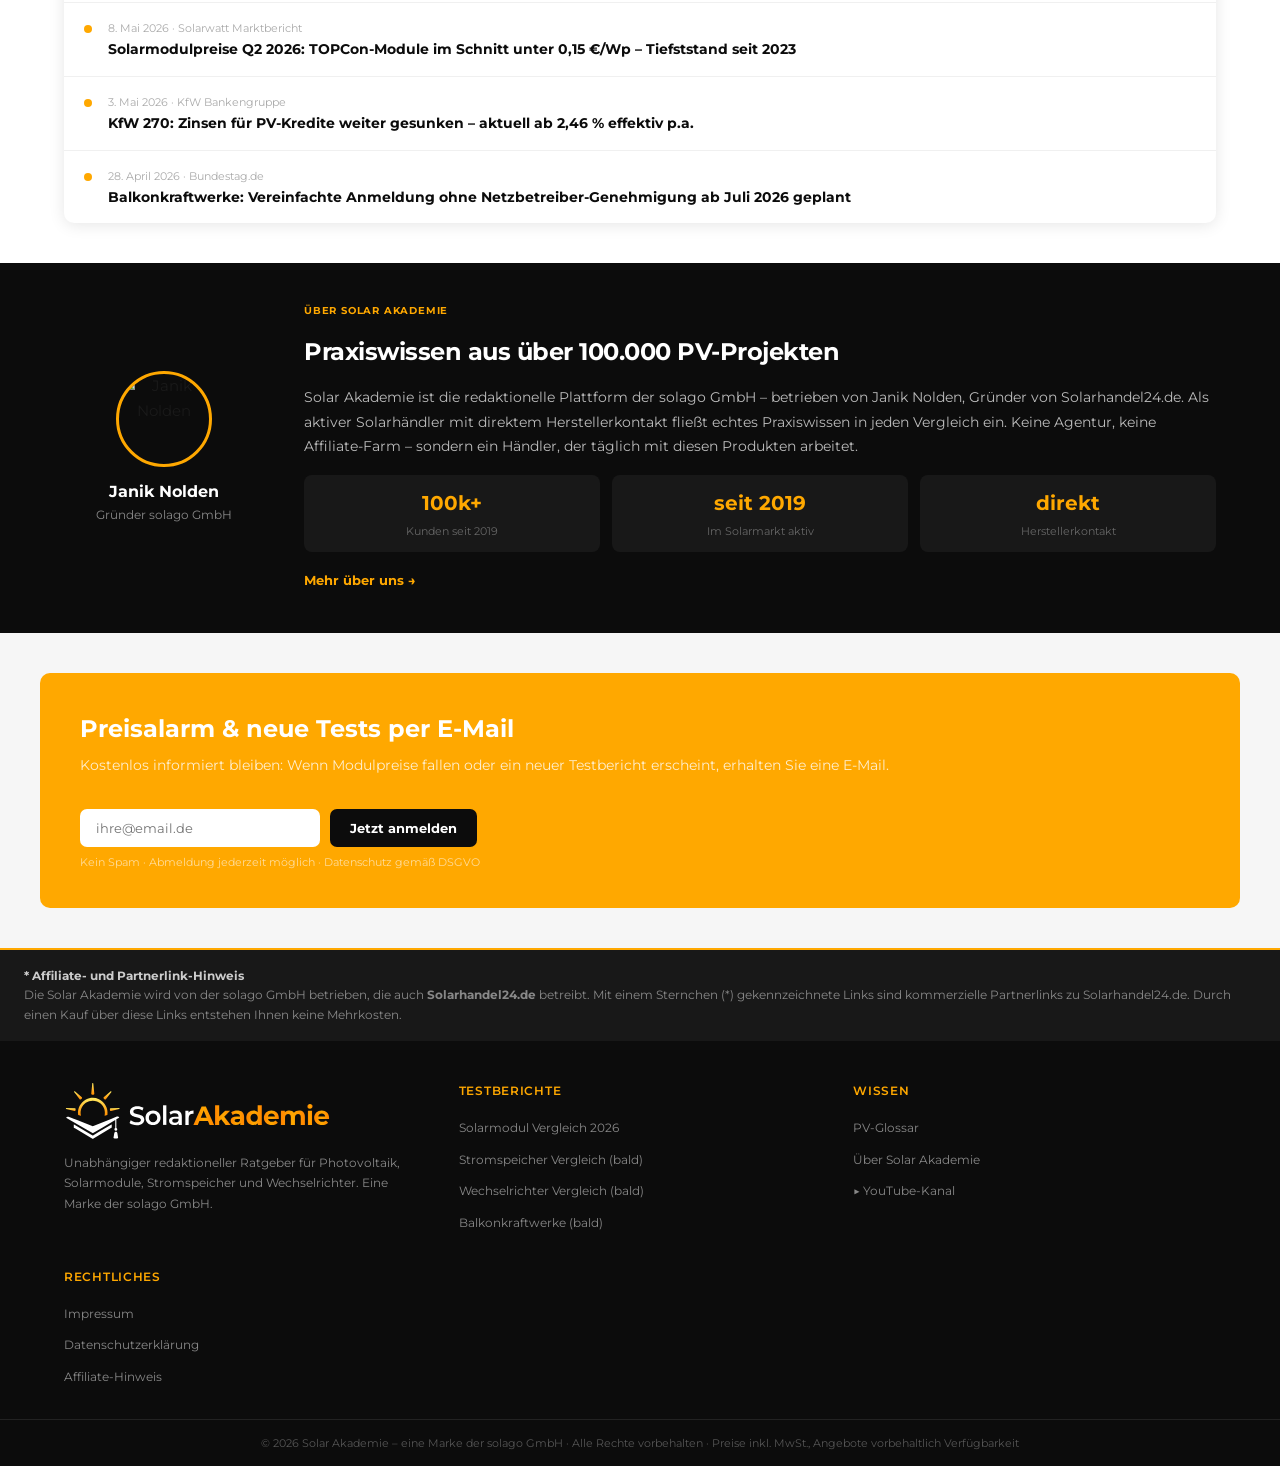
==== commit ad1cd510: "fix: Emojis entfernt" ====
--- a/index.html
+++ b/index.html
@@ -59,7 +59,6 @@
         </div></div>
       </div>
       <a href="#" class="main-nav-link main-nav-soon">Forum <span class="nav-soon">Bald</span></a>
-      <a href="glossar.html" class="main-nav-link">Glossar</a>
       <a href="https://www.youtube.com/@solar-akademie" target="_blank" rel="noopener" class="main-nav-cta"><img src="https://icon.go-intern.de/simple-icons/youtube.svg?color=FF0000" alt="YouTube" style="width:16px;height:16px;vertical-align:middle;margin-right:5px;"> YouTube</a>
     </nav>
     <button class="mobile-menu-btn" id="mobileMenuBtn" aria-label="Menü öffnen">☰</button>
@@ -78,7 +77,6 @@
     </div>
     <div class="mobile-menu-divider"></div>
     <a href="#">Forum</a>
-    <a href="glossar.html">Glossar</a>
     <a href="https://www.youtube.com/@solar-akademie" target="_blank" rel="noopener"><img src="https://icon.go-intern.de/simple-icons/youtube.svg?color=FF0000" alt="YouTube" style="width:14px;height:14px;vertical-align:middle;margin-right:6px;"> YouTube</a>
 </header>
 
--- a/assets/style.css
+++ b/assets/style.css
@@ -307,7 +307,7 @@
 .criteria-card { background: var(--white); border-radius: var(--radius); padding: 18px 16px; box-shadow: var(--shadow); display: flex; flex-direction: column; gap: 8px; }
 .criteria-card-header { display: flex; align-items: center; gap: 8px; }
 .criteria-icon { font-size: 20px; flex-shrink: 0; }
-.criteria-name { font-size: 14px; font-weight: 700; }
+.criteria-name { font-size: 16px; font-weight: 700; }
 .criteria-desc { font-size: 13px; color: #777; line-height: 1.5; }
 .award-card { background: var(--white); border-radius: var(--radius); box-shadow: 0 4px 28px rgba(0,0,0,0.12); overflow: hidden; margin-bottom: 24px; }
 .award-header { display: flex; align-items: center; justify-content: space-between; padding: 13px 22px; font-weight: 700; }
@@ -701,7 +701,7 @@
 .lp-ratgeber-card:hover { transform: translateY(-2px); }
 .lp-ratgeber-header { display: flex; align-items: center; gap: 10px; }
 .lp-ratgeber-icon { font-size: 22px; flex-shrink: 0; }
-.lp-ratgeber-title { font-size: 14px; font-weight: 700; color: var(--black); }
+.lp-ratgeber-title { font-size: 16px; font-weight: 700; color: var(--black); }
 .lp-ratgeber-desc { font-size: 12px; color: #666; line-height: 1.6; flex: 1; }
 .lp-ratgeber-link { font-size: 12px; font-weight: 700; color: var(--orange); margin-top: 4px; }
 
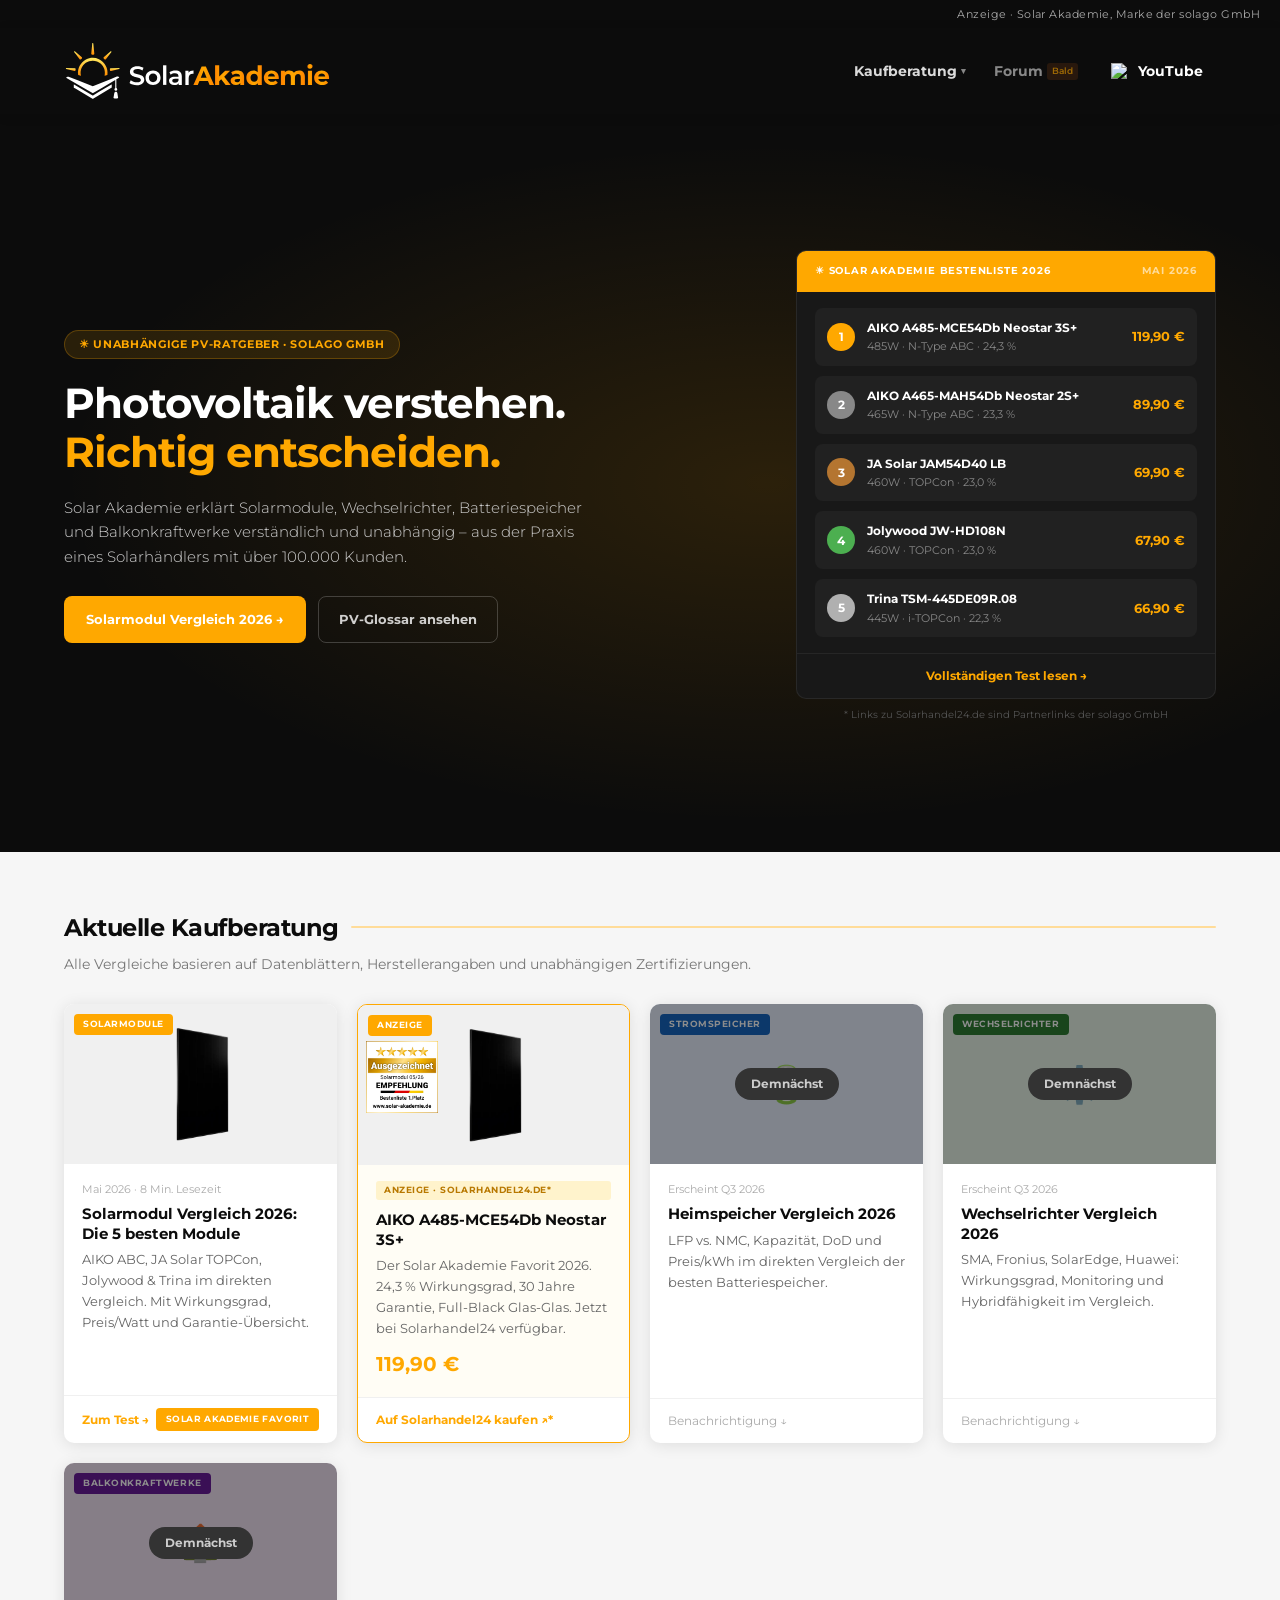
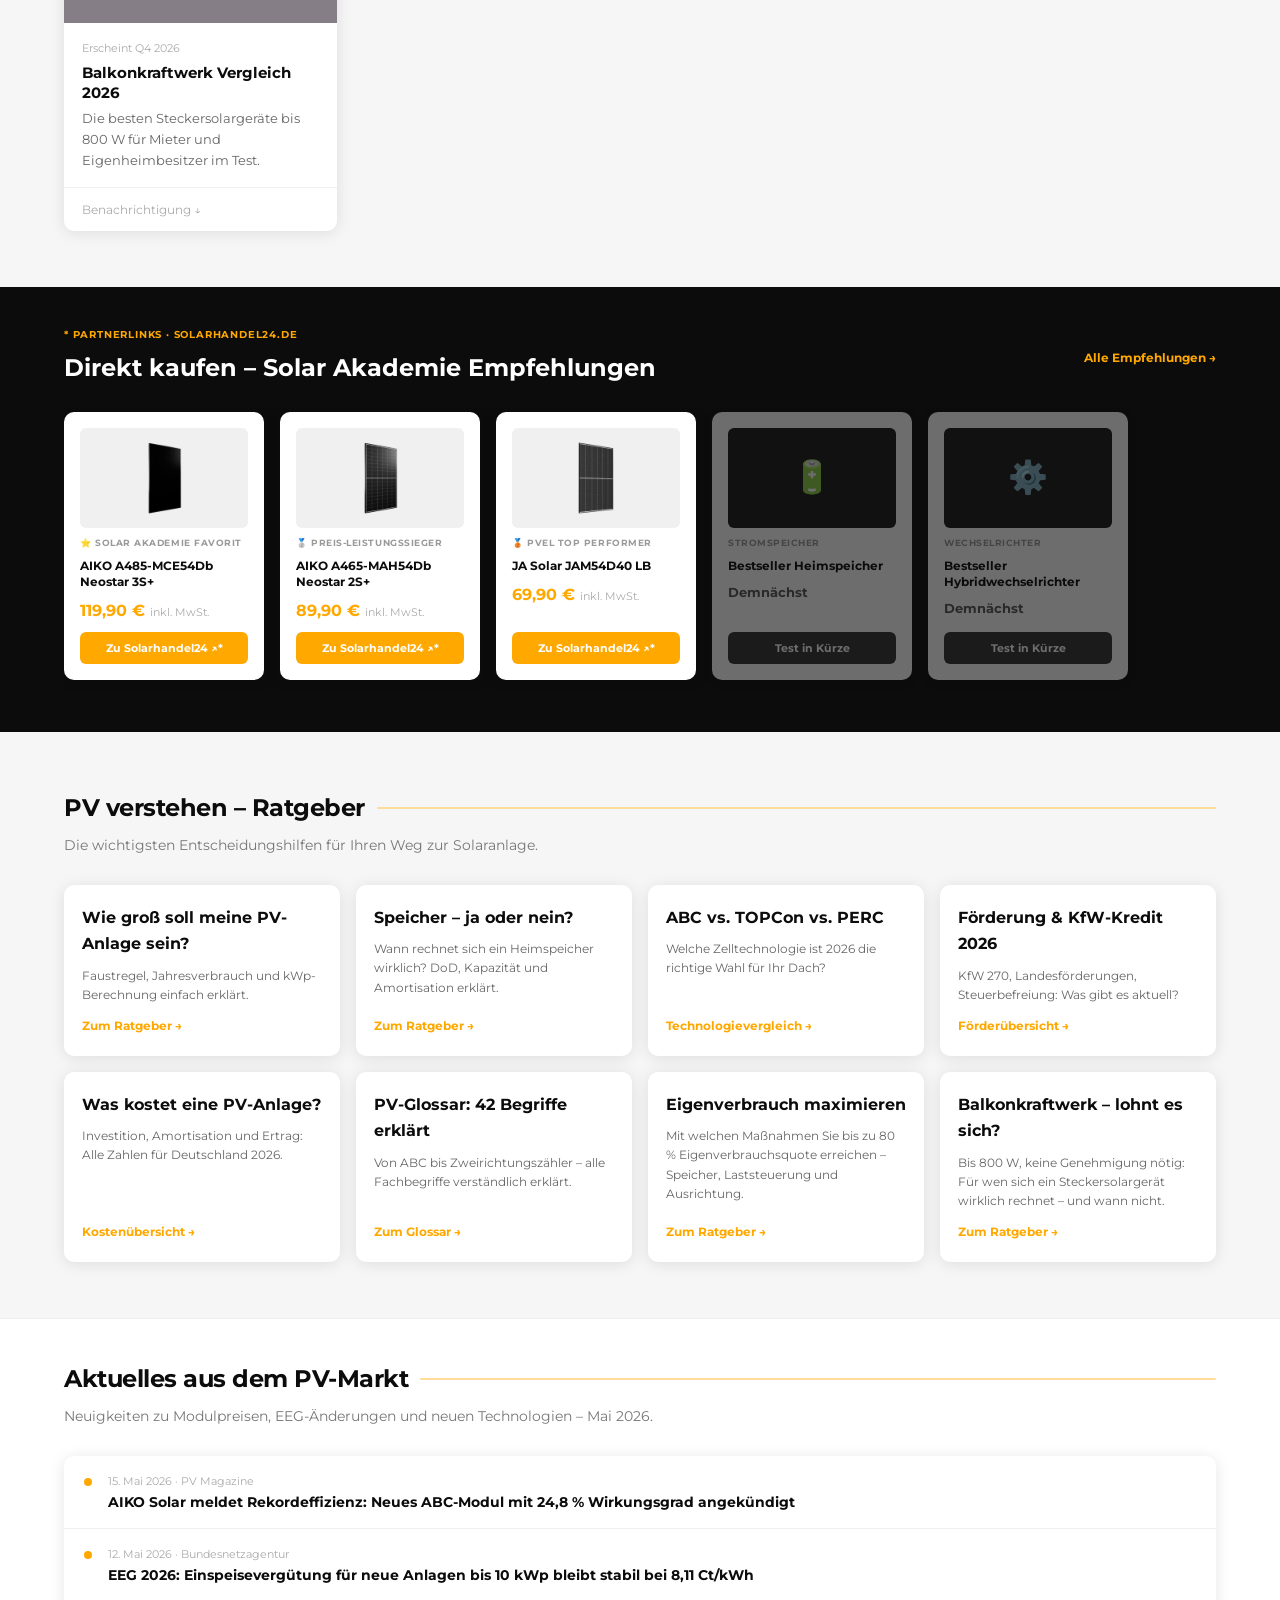
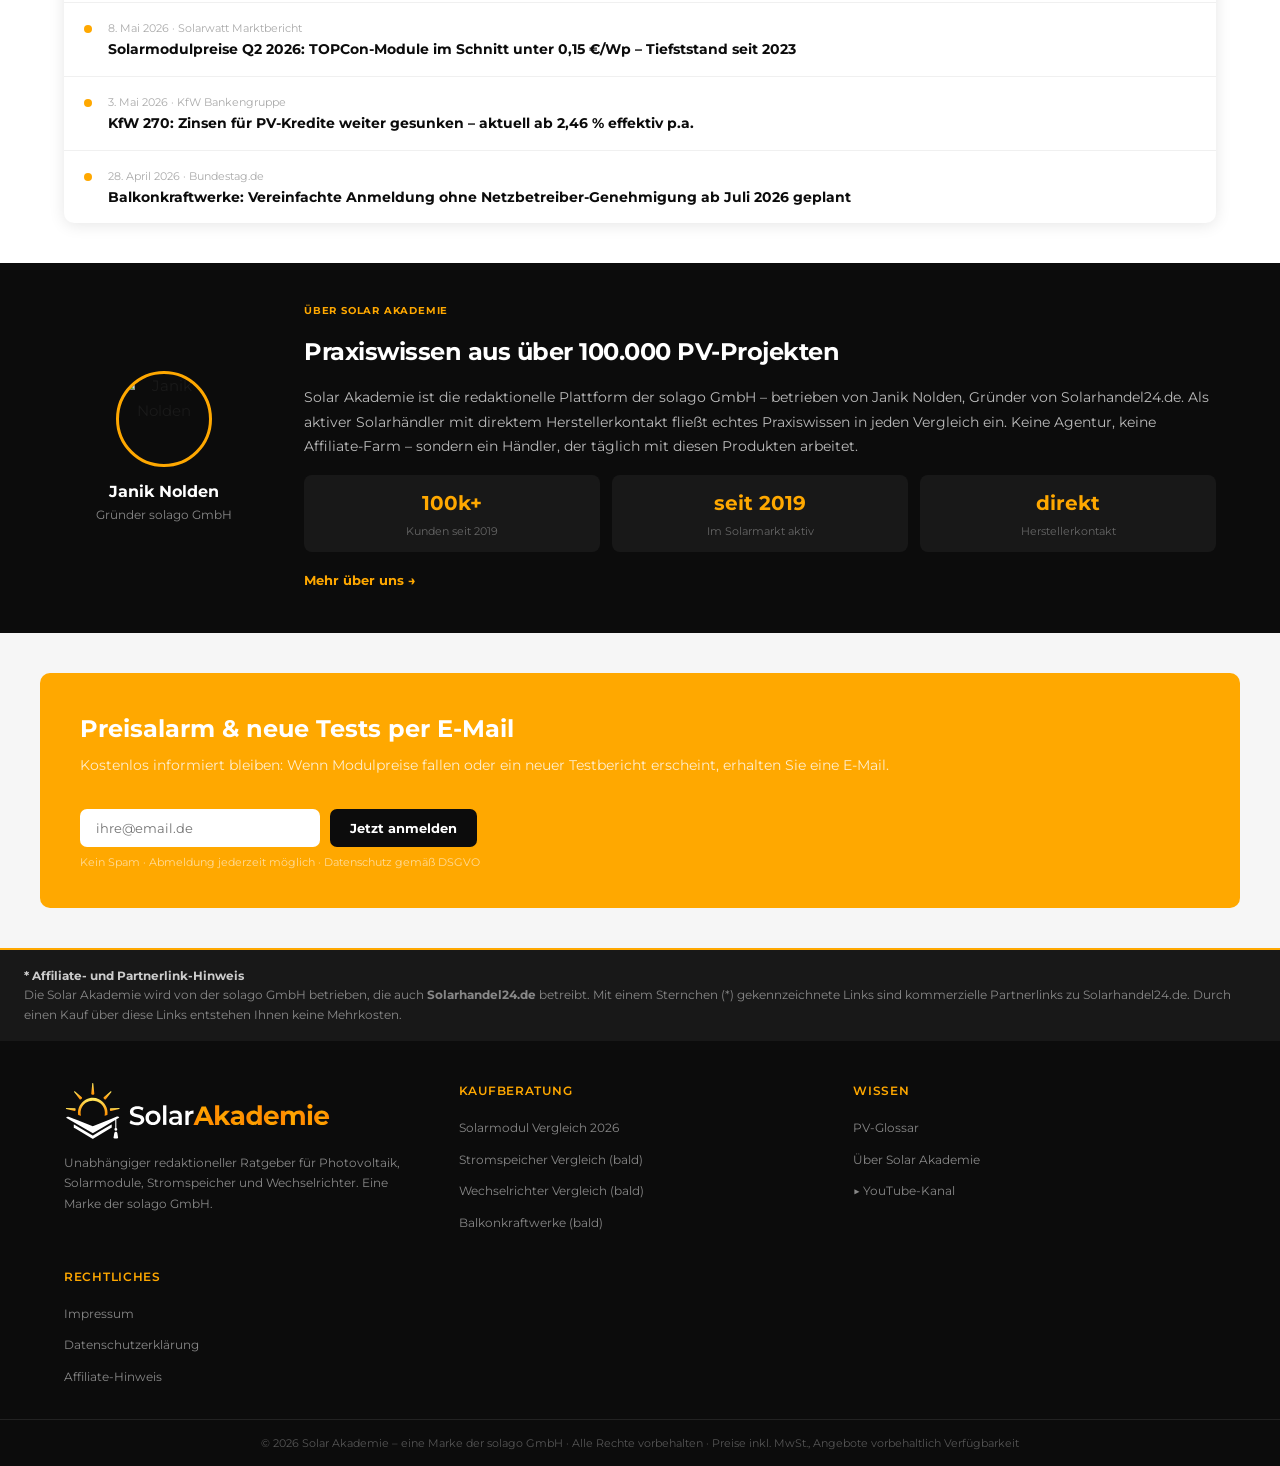
==== commit a7232f9e: "fix: Texte" ====
--- a/index.html
+++ b/index.html
@@ -5,11 +5,11 @@
 <meta name="viewport" content="width=device-width, initial-scale=1.0">
 <link rel="icon" type="image/svg+xml" href="assets/sh24_Solar-Akademie_Favicon.svg">
 <title>Solar Akademie – Unabhängige PV-Ratgeber für Solarmodule, Speicher & Wechselrichter</title>
-<meta name="description" content="Solar Akademie: Unabhängige Testberichte, Vergleiche und Ratgeber rund um Photovoltaik – Solarmodule, Batteriespeicher, Wechselrichter und Balkonkraftwerke. Eine Marke der solago GmbH.">
+<meta name="description" content="Solar Akademie: Kaufberatung, Vergleiche und Ratgeber rund um Photovoltaik – Solarmodule, Batteriespeicher, Wechselrichter und Balkonkraftwerke. Eine Marke der solago GmbH.">
 <meta name="robots" content="index, follow">
 <link rel="canonical" href="https://solar-akademie.de/">
 <meta property="og:title" content="Solar Akademie – Unabhängige PV-Ratgeber">
-<meta property="og:description" content="Testberichte, Vergleiche und Ratgeber rund um Photovoltaik. Solarmodule, Speicher, Wechselrichter – verständlich erklärt.">
+<meta property="og:description" content="Kaufberatung, Vergleiche und Ratgeber rund um Photovoltaik. Solarmodule, Speicher, Wechselrichter – verständlich erklärt.">
 <meta property="og:type" content="website">
 <meta property="og:url" content="https://solar-akademie.de/">
 <meta property="og:locale" content="de_DE">
@@ -22,7 +22,7 @@
   "@type": "WebSite",
   "name": "Solar Akademie",
   "url": "https://solar-akademie.de/",
-  "description": "Unabhängige Testberichte und Ratgeber für Photovoltaik.",
+  "description": "Kaufberatung und Ratgeber für Photovoltaik.",
   "publisher": {
     "@type": "Organization",
     "name": "Solar Akademie – eine Marke der solago GmbH",
@@ -46,7 +46,7 @@
     </a>
     <nav class="main-nav">
       <div class="main-nav-item has-dropdown">
-        <a href="#" class="main-nav-link">Testberichte <span class="nav-arrow">▾</span></a>
+        <a href="#" class="main-nav-link">Kaufberatung <span class="nav-arrow">▾</span></a>
         <div class="nav-dropdown"><div class="nav-dropdown-inner">
           <div class="nav-dropdown-group">Solarmodule</div>
           <a href="solarmodule-vergleich-2026.html" class="nav-dropdown-link">Solarmodul Vergleich 2026</a>
@@ -65,7 +65,7 @@
   </div>
   <!-- Mobile Menu -->
   <div class="mobile-menu" id="mobileMenu">
-    <div class="mobile-menu-toggle" id="mobileTestToggle">Testberichte <span class="mob-arrow">▾</span></div>
+    <div class="mobile-menu-toggle" id="mobileTestToggle">Kaufberatung <span class="mob-arrow">▾</span></div>
     <div class="mobile-submenu" id="mobileTestSubmenu">
       <div class="mobile-menu-label">Solarmodule</div>
       <a href="solarmodule-vergleich-2026.html">Solarmodul Vergleich 2026</a>
@@ -143,7 +143,7 @@
 <!-- 2. AKTUELLE TESTBERICHTE -->
 <div style="background:var(--bg);">
   <div class="lp-section">
-    <div class="lp-section-title">Aktuelle Testberichte</div>
+    <div class="lp-section-title">Aktuelle Kaufberatung</div>
     <p class="lp-section-sub">Alle Vergleiche basieren auf Datenblättern, Herstellerangaben und unabhängigen Zertifizierungen.</p>
     <div class="lp-cards">
 
@@ -445,7 +445,7 @@
       <p>Unabhängiger redaktioneller Ratgeber für Photovoltaik, Solarmodule, Stromspeicher und Wechselrichter. Eine Marke der solago GmbH.</p>
     </div>
     <div class="footer-col">
-      <h5>Testberichte</h5>
+      <h5>Kaufberatung</h5>
       <ul>
         <li><a href="solarmodule-vergleich-2026.html">Solarmodul Vergleich 2026</a></li>
         <li><a href="#">Stromspeicher Vergleich (bald)</a></li>
--- a/assets/style.css
+++ b/assets/style.css
@@ -314,7 +314,7 @@
 .award-header-p1 { background: var(--orange); color: var(--white); }
 .award-header-p2, .award-header-p3 { background: var(--black); color: var(--white); }
 .award-header-rank { font-size: 22px; font-weight: 700; letter-spacing: -1px; }
-.award-header-label { font-size: 11px; letter-spacing: 0.05em; text-transform: uppercase; font-weight: 700; }
+.award-header-label { font-size: 18px; letter-spacing: 0.05em; text-transform: uppercase; font-weight: 700; }
 .badge-sponsored { display: inline-flex; align-items: center; gap: 4px; background: rgba(255,255,255,0.12); color: rgba(255,255,255,0.7); font-size: 10px; font-weight: 600; padding: 3px 8px; border-radius: 3px; border: 1px solid rgba(255,255,255,0.2); }
 .sponsored-notice { font-size: 11px; color: #888; line-height: 1.5; padding: 8px 22px 0; }
 .sponsored-notice a { color: var(--orange); text-decoration: none; }
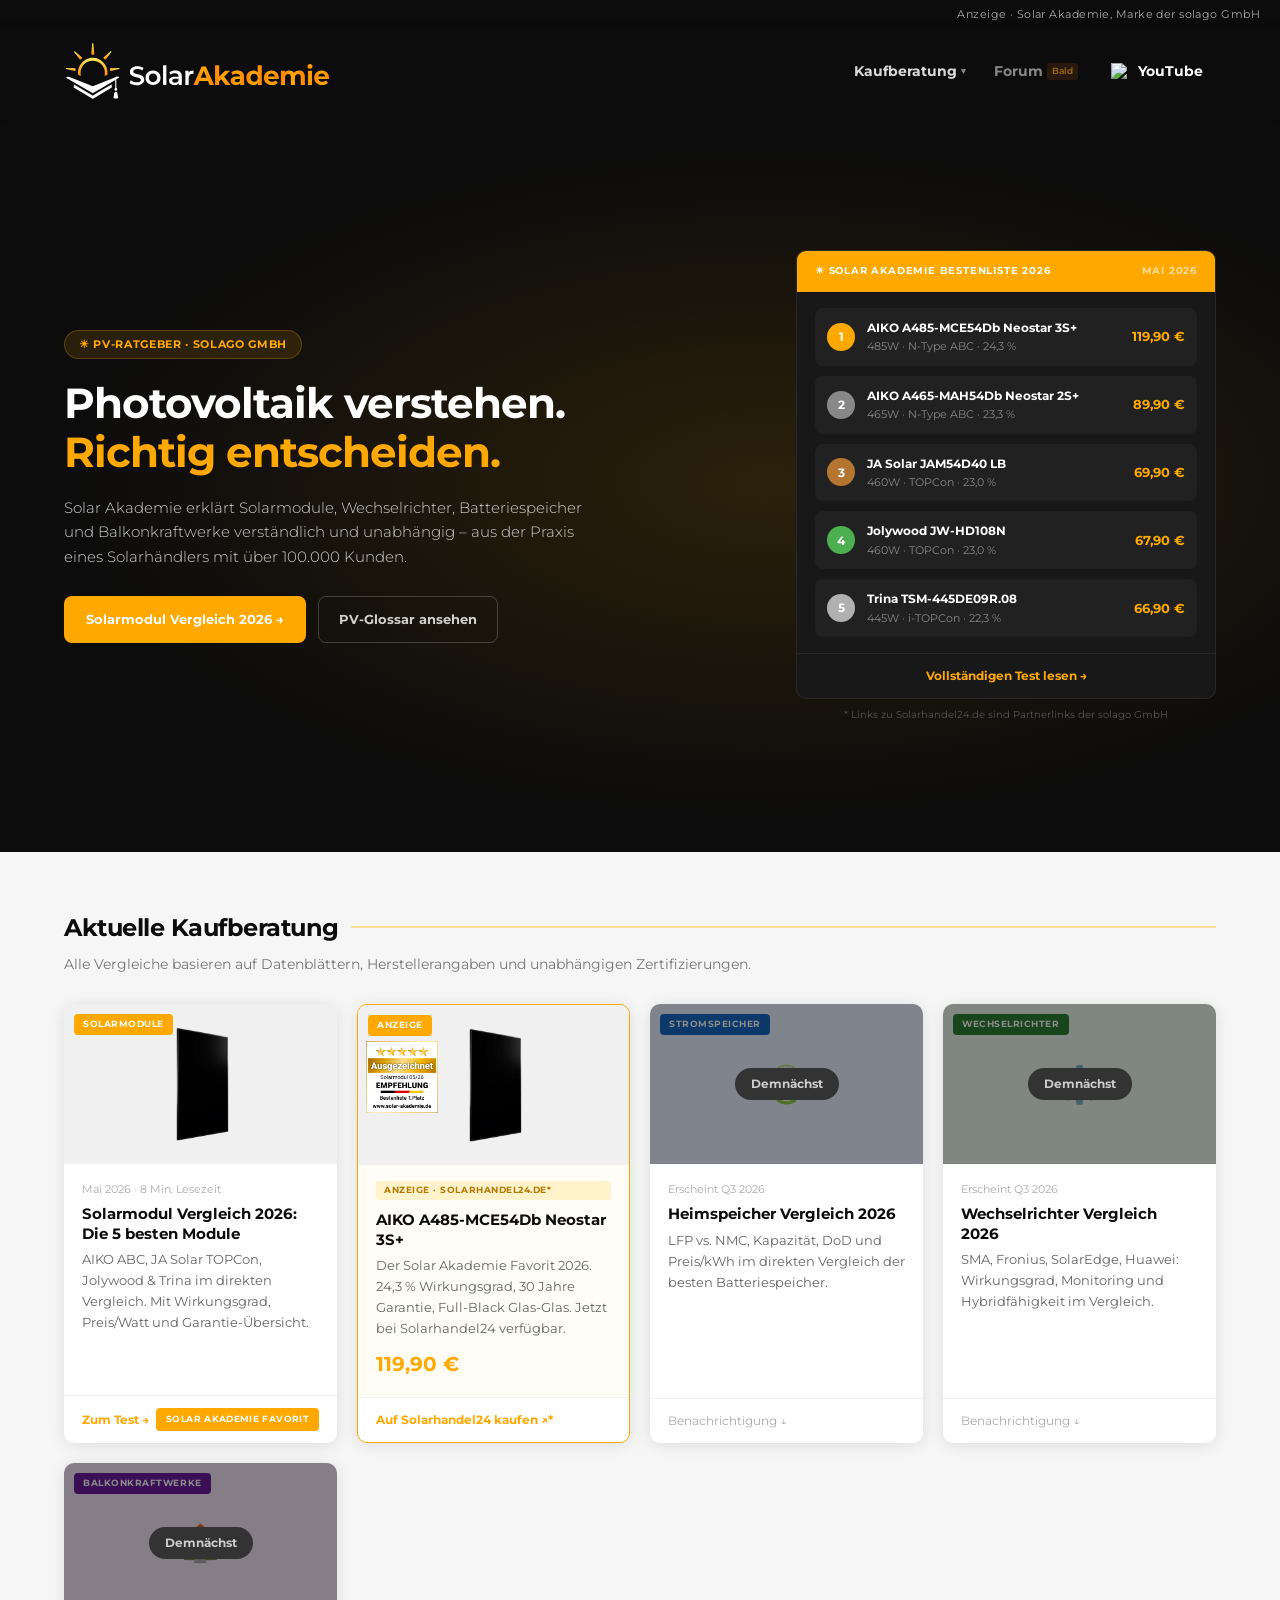
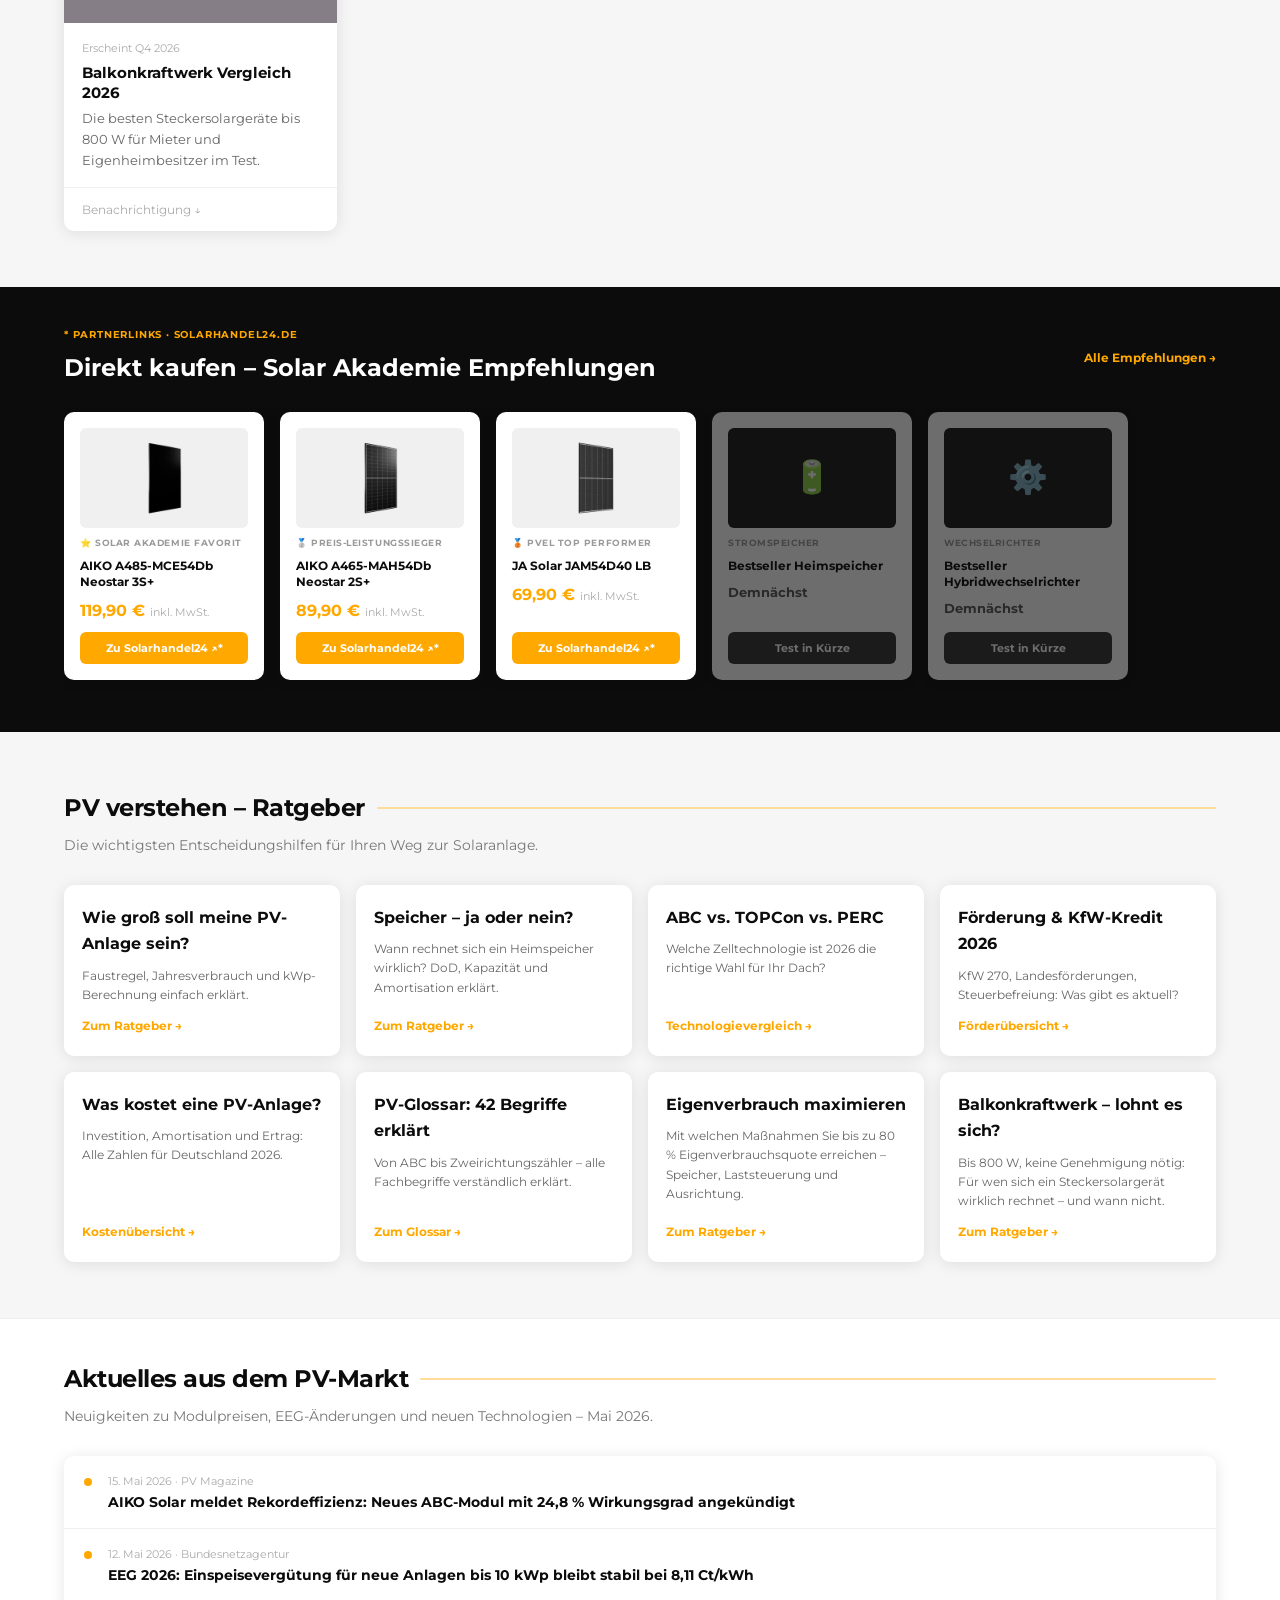
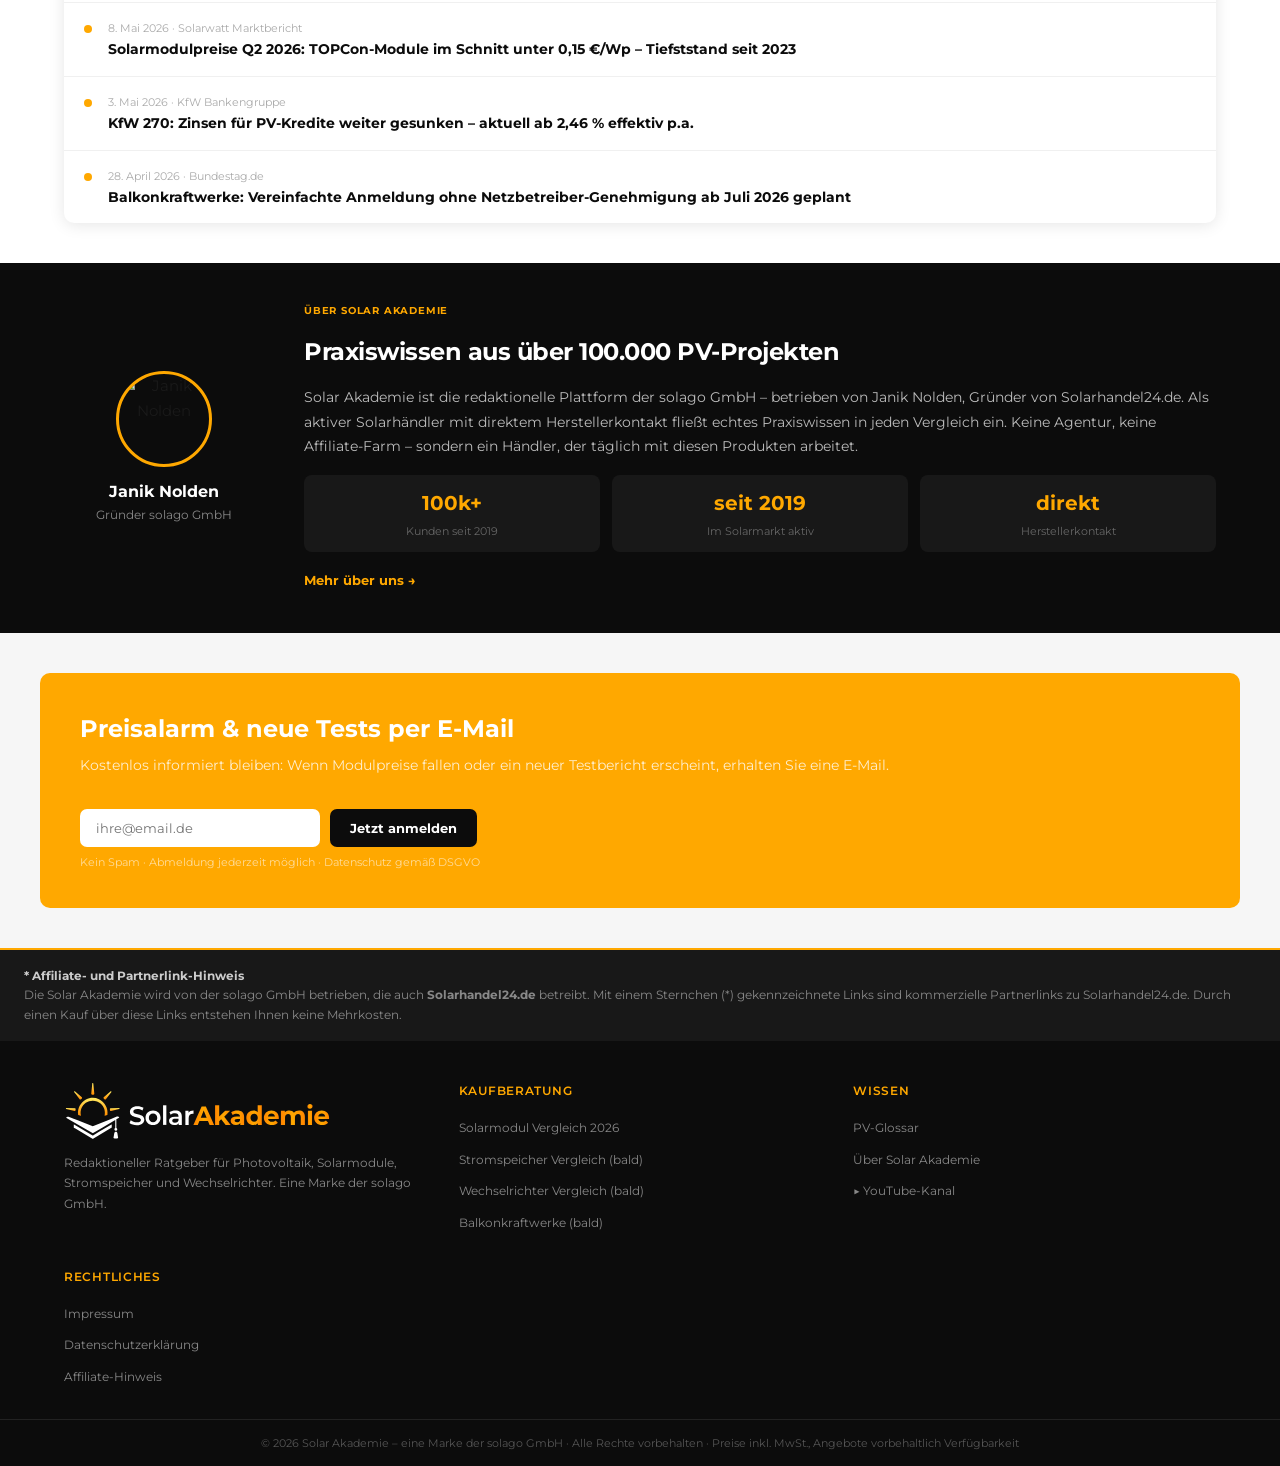
==== commit 5d74551f: "fix: Texte" ====
--- a/index.html
+++ b/index.html
@@ -4,18 +4,18 @@
 <meta charset="UTF-8">
 <meta name="viewport" content="width=device-width, initial-scale=1.0">
 <link rel="icon" type="image/svg+xml" href="assets/sh24_Solar-Akademie_Favicon.svg">
-<title>Solar Akademie – Unabhängige PV-Ratgeber für Solarmodule, Speicher & Wechselrichter</title>
+<title>Solar Akademie – PV-Ratgeber für Solarmodule, Speicher & Wechselrichter</title>
 <meta name="description" content="Solar Akademie: Kaufberatung, Vergleiche und Ratgeber rund um Photovoltaik – Solarmodule, Batteriespeicher, Wechselrichter und Balkonkraftwerke. Eine Marke der solago GmbH.">
 <meta name="robots" content="index, follow">
 <link rel="canonical" href="https://solar-akademie.de/">
-<meta property="og:title" content="Solar Akademie – Unabhängige PV-Ratgeber">
+<meta property="og:title" content="Solar Akademie – PV-Ratgeber">
 <meta property="og:description" content="Kaufberatung, Vergleiche und Ratgeber rund um Photovoltaik. Solarmodule, Speicher, Wechselrichter – verständlich erklärt.">
 <meta property="og:type" content="website">
 <meta property="og:url" content="https://solar-akademie.de/">
 <meta property="og:locale" content="de_DE">
 <meta property="og:site_name" content="Solar Akademie">
 <meta name="twitter:card" content="summary_large_image">
-<meta name="twitter:title" content="Solar Akademie – Unabhängige PV-Ratgeber">
+<meta name="twitter:title" content="Solar Akademie – PV-Ratgeber">
 <script type="application/ld+json">
 {
   "@context": "https://schema.org",
@@ -84,7 +84,7 @@
 <section class="lp-hero">
   <div class="lp-hero-inner">
     <div>
-      <div class="lp-hero-eyebrow">☀ Unabhängige PV-Ratgeber · solago GmbH</div>
+      <div class="lp-hero-eyebrow">☀ PV-Ratgeber · solago GmbH</div>
       <h1>Photovoltaik verstehen.<br><em>Richtig entscheiden.</em></h1>
       <p class="hero-lead">Solar Akademie erklärt Solarmodule, Wechselrichter, Batteriespeicher und Balkonkraftwerke verständlich und unabhängig – aus der Praxis eines Solarhändlers mit über 100.000 Kunden.</p>
       <div class="lp-hero-ctas">
@@ -442,7 +442,7 @@
       <div style="display:flex;align-items:center;gap:10px;margin-bottom:12px;">
 <img src="assets/Logoentwurf_dunkel.svg" alt="Solar Akademie" class="logo-img">
       </div>
-      <p>Unabhängiger redaktioneller Ratgeber für Photovoltaik, Solarmodule, Stromspeicher und Wechselrichter. Eine Marke der solago GmbH.</p>
+      <p>Redaktioneller Ratgeber für Photovoltaik, Solarmodule, Stromspeicher und Wechselrichter. Eine Marke der solago GmbH.</p>
     </div>
     <div class="footer-col">
       <h5>Kaufberatung</h5>
